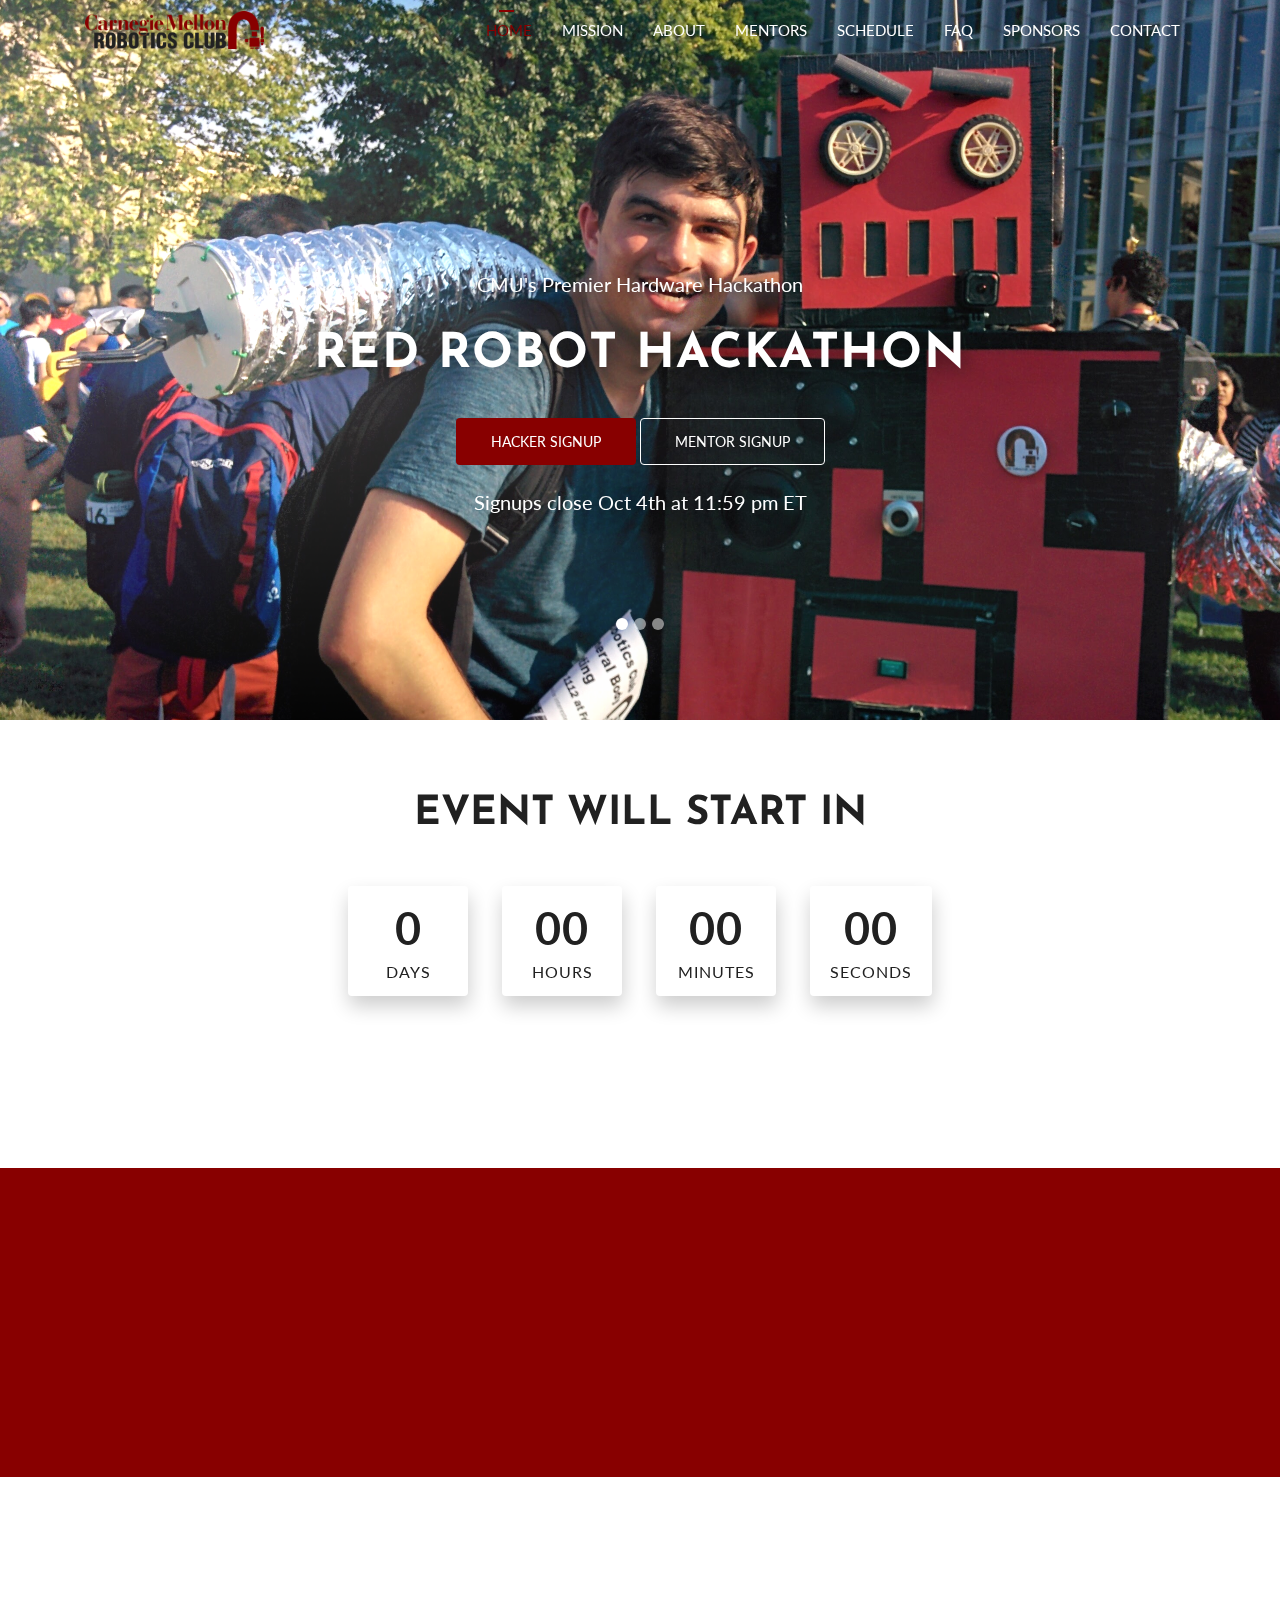
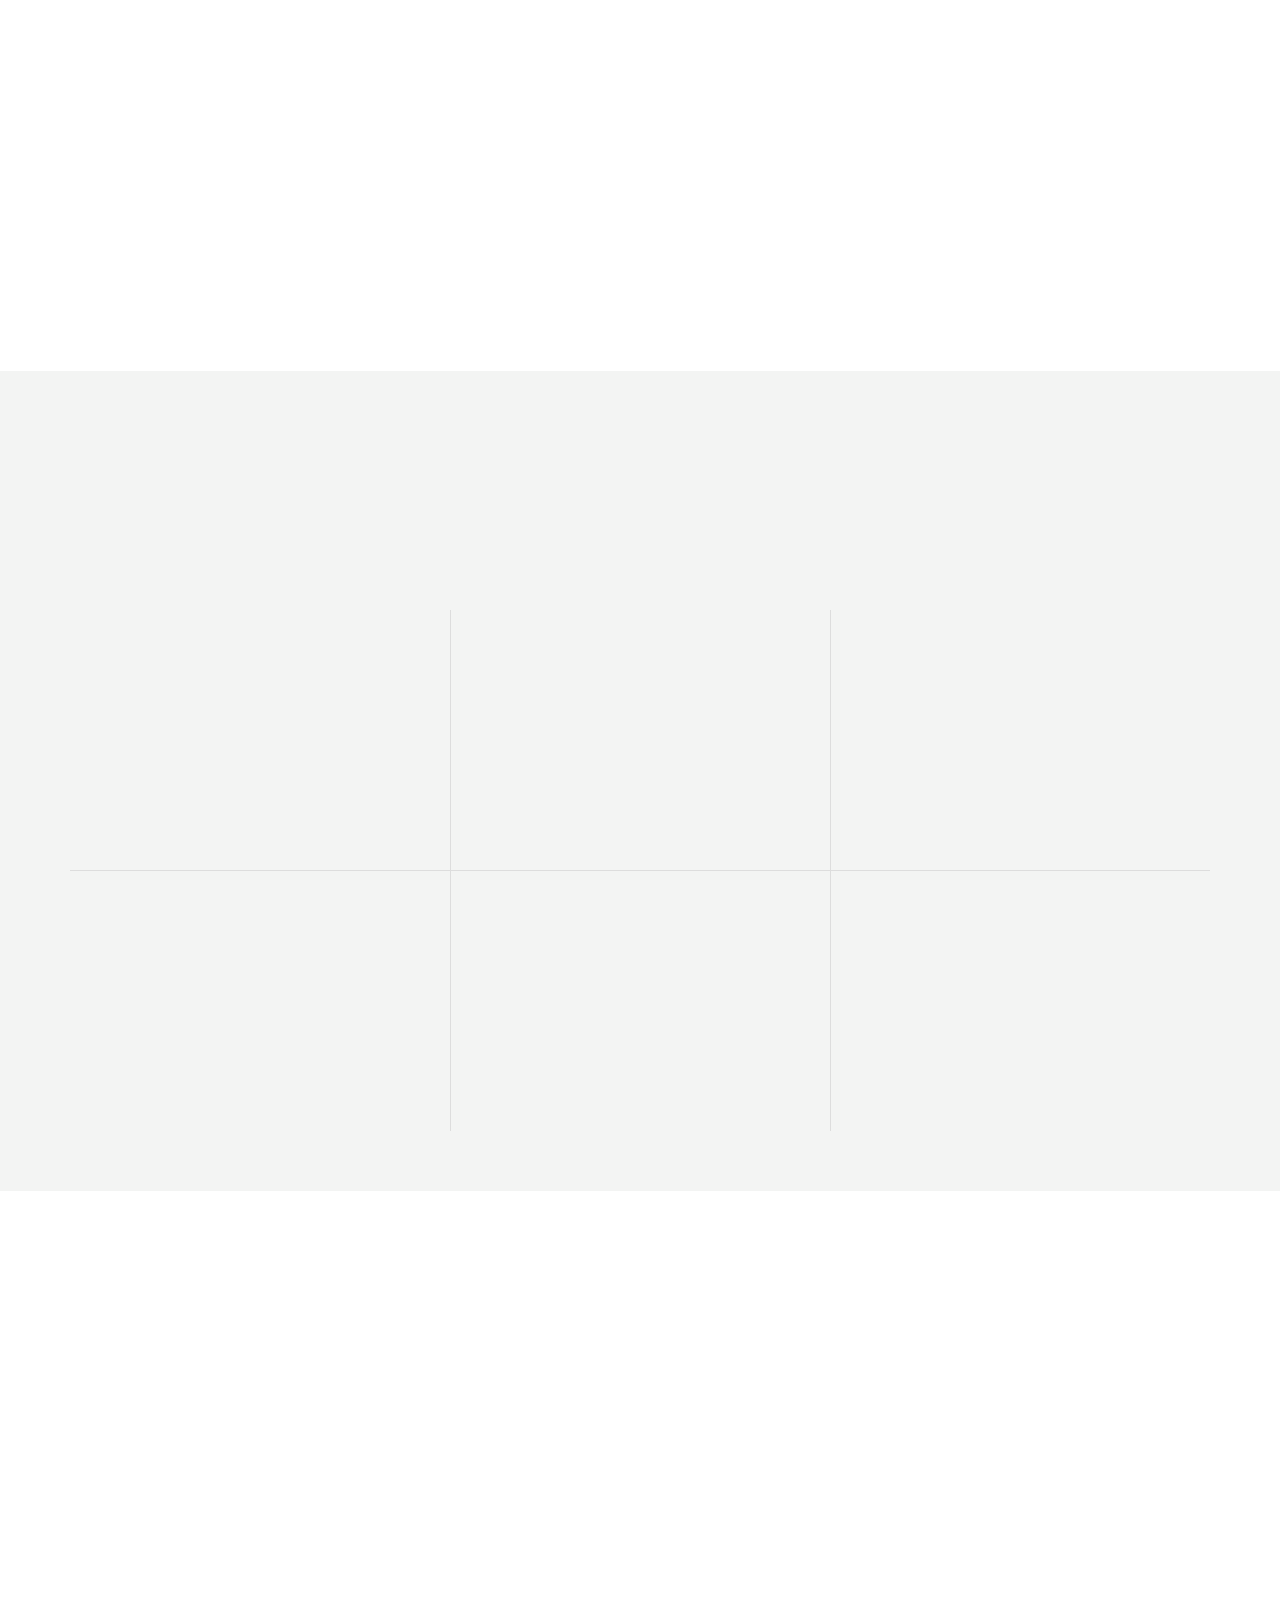
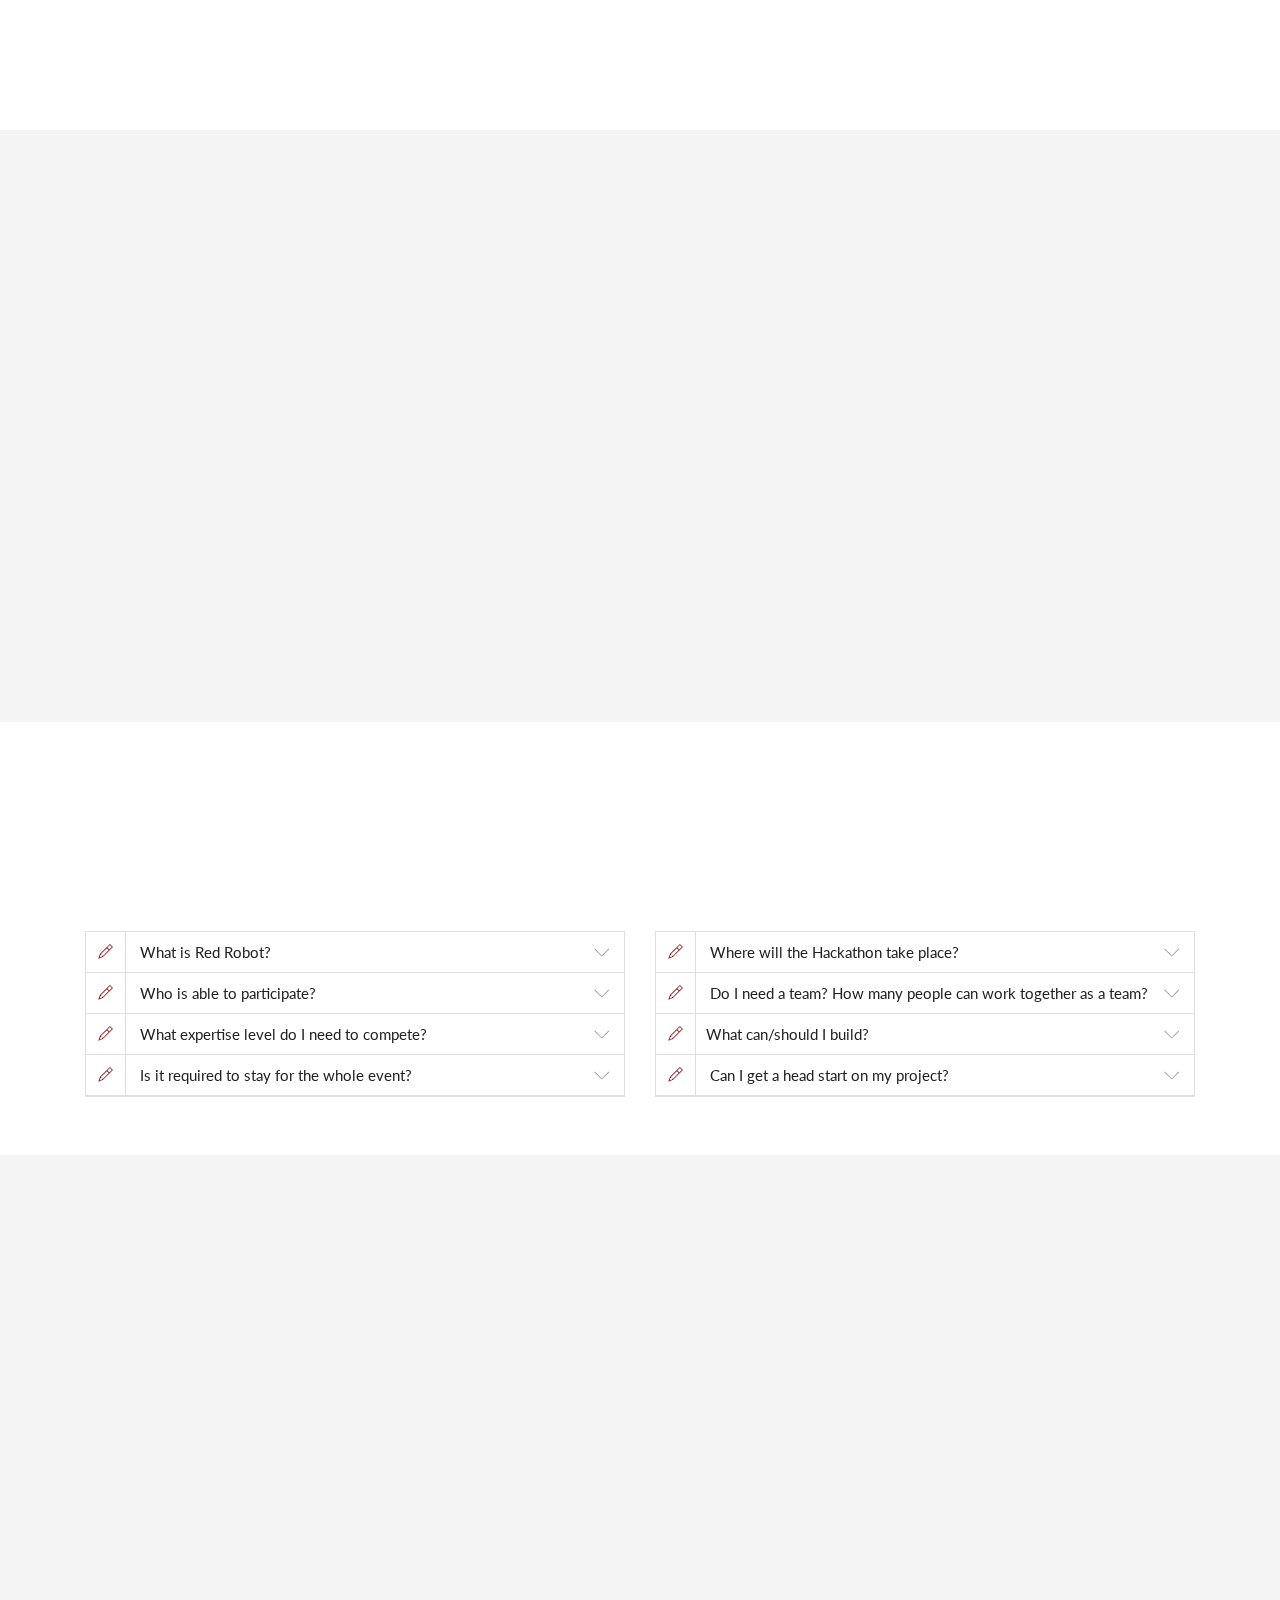
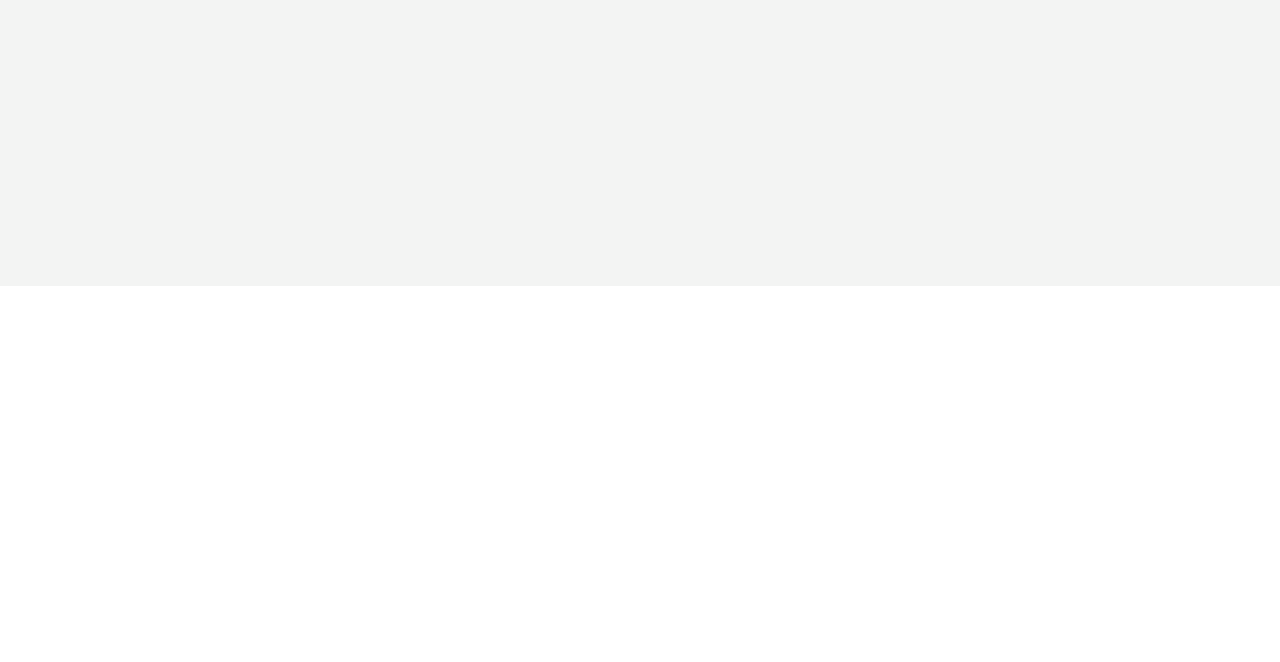
==== index.html @ 91914549 "Add Lutron as a sponsor" ====
<!DOCTYPE html>
<html lang="en">
  <head>
    <!-- Required meta tags -->
    <meta charset="utf-8">
    <meta name="viewport" content="width=device-width, initial-scale=1, shrink-to-fit=no">

    <title>Red Robot Hackathon 2018</title>
    <link rel="shortcut icon" href="assets/img/logo/logo.ico" type="image/x-icon">

    <!-- Bootstrap CSS -->
    <link rel="stylesheet" type="text/css" href="assets/css/bootstrap.min.css" >
    <!-- Icon -->
    <link rel="stylesheet" type="text/css" href="assets/fonts/line-icons.css">
    <!-- Slicknav -->
    <link rel="stylesheet" type="text/css" href="assets/css/slicknav.css">
    <!-- Nivo Lightbox -->
    <link rel="stylesheet" type="text/css" href="assets/css/nivo-lightbox.css" >
    <!-- Animate -->
    <link rel="stylesheet" type="text/css" href="assets/css/animate.css">
    <!-- Main Style -->
    <link rel="stylesheet" type="text/css" href="assets/css/main.css">
    <!-- Responsive Style -->
    <link rel="stylesheet" type="text/css" href="assets/css/responsive.css">

  </head>
  <body>
  <!-- If you do not know what to put inside that particular event, fill it with just TBD /--> 

    <!-- Header Area wrapper Starts -->
    <header id="header-wrap">
      <!-- Navbar Start -->
      <nav class="navbar navbar-expand-lg fixed-top scrolling-navbar">
        <div class="container">
          <!-- Brand and toggle get grouped for better mobile display -->
          <div class="navbar-header">
            <button class="navbar-toggler" type="button" data-toggle="collapse" data-target="#main-navbar" aria-controls="main-navbar" aria-expanded="false" aria-label="Toggle navigation">
              <span class="navbar-toggler-icon"></span>
              <span class="icon-menu"></span>
              <span class="icon-menu"></span>
              <span class="icon-menu"></span>
            </button>
            <a href="index.html" class="navbar-brand"><img
                                 src="assets/img/logo/logo2.png" alt=""></a>
          </div>
          <div class="collapse navbar-collapse" id="main-navbar">
            <ul class="navbar-nav mr-auto w-100 justify-content-end">
              <li class="nav-item active">
                <a class="nav-link" href="#header-wrap">
                  Home
                </a>
              </li>
              <li class="nav-item">
                <a class="nav-link" href="#mission">
                  Mission
                </a>
              </li>
              <li class="nav-item">
                <a class="nav-link" href="#services">
                  About
                </a>
              </li>
              <li class="nav-item">
                <a class="nav-link" href="#event-slides">
                 Mentors
                </a>
              </li>
              <li class="nav-item">
                <a class="nav-link" href="#schedules">
                 Schedule
                </a>
              </li>
              <li class="nav-item">
                <a class="nav-link" href="#faq">
                  FAQ
                </a>
              </li>
              <li class="nav-item">
                <a class="nav-link" href="#sponsors">
                  Sponsors
                </a>
              </li>
              <li class="nav-item">
                <a class="nav-link" href="#subscribe">
                  Contact
                </a>
              </li>
            </ul>
          </div>
        </div>

        <!-- Mobile Menu Start -->
        <ul class="mobile-menu">
          <li>
            <a class="page-scroll" href="#header-wrap">Home</a>
          </li>
          <li>
            <a class="page-scroll" href="#mission">Our Mission</a>
          </li>
          <li>
            <a class="page-scroll" href="#services">About</a>
          </li>
          <li>
            <a class="page-scroll" href="#event-slides">Mentors</a>
          </li>
          <li>
            <a class="page-scroll" href="#chedules">Schedule</a>
          </li>
          <li>
            <a class="page-scroll" href="#faq">FAQ</a>
          </li>
          <li>
            <a class="page-scroll" href="#sponsors">Sponsors</a>
          </li>
          <li>
            <a class="page-scroll" href="#subscribe">Contact</a>
          </li>
        </ul>
        <!-- Mobile Menu End -->

      </nav>
      <!-- Navbar End -->

      <!-- Main Carousel Section Start -->
      <div id="main-slide" class="carousel slide" data-ride="carousel">
        <ol class="carousel-indicators">
          <li data-target="#main-slide" data-slide-to="0" class="active"></li>
          <li data-target="#main-slide" data-slide-to="1"></li>
          <li data-target="#main-slide" data-slide-to="2"></li>
        </ol>
        <div class="carousel-inner">
          <div class="carousel-item active">
            <img class="d-block w-100" src="assets/img/slider/slide1.png" alt="First slide">
            <div class="carousel-caption d-md-block">
              <p class="fadeInUp wow shadowText" data-wow-delay=".6s">CMU's Premier Hardware Hackathon</p>
              <h1 class="wow fadeInDown heading shadowText" data-wow-delay=".4s">Red Robot Hackathon</h1>
              <a href="https://goo.gl/forms/aS0mQHpA0RsmikRA2" class="fadeInLeft wow btn btn-common btn-lg" data-wow-delay=".6s">Hacker Signup</a>
              <a href="https://goo.gl/forms/MZiX1YeYplc6nz7m2" class="fadeInRight wow btn btn-border btn-lg" data-wow-delay=".6s">Mentor Signup</a>
              <p class="fadeInDown wow shadowText" data-wow-delay=".8s">Signups close Oct 4th at 11:59 pm ET</p>
            </div>
          </div>
          <div class="carousel-item">
            <img class="d-block w-100" src="assets/img/slider/slide2.png" alt="Second slide">
            <div class="carousel-caption d-md-block">
              <p class="fadeInUp wow shadowText" data-wow-delay=".6s">CMU's Premier Hardware Hackathon</p>
              <h1 class="wow fadeInDown heading shadowText" data-wow-delay=".4s">Red Robot Hackathon</h1>
              <a href="https://goo.gl/forms/aS0mQHpA0RsmikRA2" class="fadeInLeft wow btn btn-common btn-lg" data-wow-delay=".6s">Hacker Signup</a>
              <a href="https://goo.gl/forms/MZiX1YeYplc6nz7m2" class="fadeInRight wow btn btn-border btn-lg" data-wow-delay=".6s">Mentor Signup</a>
              <p class="fadeInDown wow shadowText" data-wow-delay=".8s">Signups close Oct 4th at 11:59 pm ET</p>
            </div>
          </div>
          <div class="carousel-item">
            <img class="d-block w-100" src="assets/img/slider/slide3.png" alt="Third slide">
            <div class="carousel-caption d-md-block">
              <p class="fadeInUp wow shadowText" data-wow-delay=".6s">CMU's Premier Hardware Hackathon</p>
              <h1 class="wow fadeInDown heading shadowText" data-wow-delay=".4s">Red Robot Hackathon</h1>
              <a href="https://goo.gl/forms/aS0mQHpA0RsmikRA2" class="fadeInLeft wow btn btn-common btn-lg" data-wow-delay=".6s">Hacker Signup</a>
              <a href="https://goo.gl/forms/MZiX1YeYplc6nz7m2" class="fadeInRight wow btn btn-border btn-lg" data-wow-delay=".6s">Mentor Signup</a>
              <p class="fadeInDown wow shadowText" data-wow-delay=".8s">Signups close Oct 4th at 11:59 pm ET</p>
            </div>
          </div>
        </div>
        <a class="carousel-control-prev" href="#main-slide" role="button" data-slide="prev">
          <span class="carousel-control" aria-hidden="true"><i class="lni-chevron-left"></i></span>
          <span class="sr-only">Previous</span>
        </a>
        <a class="carousel-control-next" href="#main-slide" role="button" data-slide="next">
          <span class="carousel-control" aria-hidden="true"><i class="lni-chevron-right"></i></span>
          <span class="sr-only">Next</span>
        </a>
      </div>
      <!-- Main Carousel Section End -->

    </header>
    <!-- Header Area wrapper End -->

    <!-- Coundown Section Start -->
    <section class="countdown-timer section-padding">
      <div class="container">
        <div class="row text-center">
          <div class="col-md-12 col-sm-12 col-xs-12">
            <div class="heading-count">
              <h2 class="wow fadeInDown" data-wow-delay="0.2s">Event Will Start In</h2>
            </div>
          </div>
          <div class="col-md-12 col-sm-12 col-xs-12">
            <div class="row time-countdown justify-content-center wow fadeInUp" data-wow-delay="0.2s">
              <div id="clock" class="time-count"></div>
            </div>
            <a href="https://calendar.google.com/calendar/embed?src=85bf0h78fidsgkkgmkktrqasm8%40group.calendar.google.com&ctz=America%2FNew_York" class="btn btn-common wow fadeInUp" data-wow-delay="0.3s">Add to My Calender</a>
          </div>
        </div>
      </div>
    </section>
    <!-- Coundown Section End -->

    <!-- Bar Area Start-->
    <section class="counter-section section-padding">
      <div class="container">
        <div class="row">
          <!-- Counter Item -->
          <div class="col-md-6 col-lg-3 col-xs-12 work-counter-widget text-center">
            <div class="counter wow fadeInRight" data-wow-delay="0.3s">
              <div class="icon"><i class="lni-map"></i></div>
              <p>CMU Robotics Club</p>
              <span>University Center, LL89</span>
            </div>
          </div>
          <!-- Counter Item -->
          <div class="col-md-6 col-lg-3 col-xs-12 work-counter-widget text-center">
            <div class="counter wow fadeInRight" data-wow-delay="0.6s">
              <div class="icon"><i class="lni-timer"></i></div>
              <p>October 18 - 20, 2018</p>
              <span>Thursday 6:00 PM – Saturday 12:00 PM</span>
            </div>
          </div>
          <!-- Counter Item -->
          <div class="col-md-6 col-lg-3 col-xs-12 work-counter-widget text-center">
            <div class="counter wow fadeInRight" data-wow-delay="0.9s">
              <div class="icon"><i class="lni-users"></i></div>
              <p>Individual and Team Hackers</p>       
              <span>Teams composed of 2 - 5 members</span>
            </div>
          </div>
          <!-- Counter Item -->
          <div class="col-md-6 col-lg-3 col-xs-12 work-counter-widget text-center">
            <div class="counter wow fadeInRight" data-wow-delay="1.2s">
              <div class="icon"><i class="lni-coffee-cup"></i></div>
              <p>Free Food & Drinks</p>
              <span>Breakfast Lunch & Dinner Provided</span>
            </div>
          </div>
        </div>
      </div>
    </section>
    <!-- Bar Area End-->

    <!-- Mission Section Start -->
    <section id="mission" class="section-padding">
      <div class="container">
        <div class="row">
          <div class="col-12">
            <div class="section-title-header text-center">
              <h1 class="section-title wow fadeInUp" data-wow-delay="0.2s">Our Mission</h1>
              <p class="wow fadeInDown" data-wow-delay="0.2s">Red Robot Hackathon aims to be an unforgettable experience for novice and veteran hackers alike!</p>
            </div>
          </div>
          <div class="col-12 wow fadeInLeft" data-wow-delay="0.3s">
            <p class="intro-desc">
                We are a group of passionate hackers and makers
                from the <b>CMU Robotics Club</b> who want spread our love of
                creating through a hardware-based hackathon. Traditionally, 
                hardware hacking's barrier of entry has been pretty high. Even after that flash of inspiration, 
                you still need a pretty expansive collection of parts, tools,
                and expertise to create your idea. Having gone through this process before, we know
                just how limiting these obstacles can be. That's why we're here to present
                the <b>Red Robot Hackathon</b>: a hardware hackathon designed to help anyone with 
                any level of experience to bring their idea to life! 
                <br/><br/>
                Red Robot aims to break down the border between novices and hacking by providing a complete network of support for beginner and expert makers alike. Each team will get a <b>starter kit</b> of parts, which can be used for your own 
                hacking or to participate in our <i>secret competition</i>.
                Qualified <b>mentors</b> are available to help all hackers -- from those learning how to blink an LED
                to those pushing the boundaries of what's possible. In addition, plenty of food,
                drinks, and <b>prizes</b> will be provided to fuel you and your project.

                We can't wait to see what you make!
            </p>
          </div>
        </div>
      </div>
    </section>
    <!-- Mission Section End -->


    <!-- Why Us Section Start -->
    <section id="services" class="services section-padding">
      <div class="container">
        <div class="row">
          <div class="col-12">
            <div class="section-title-header text-center">
              <h1 class="section-title wow fadeInUp" data-wow-delay="0.2s">Why Red Robot?</h1>
              <p class="wow fadeInDown" data-wow-delay="0.2s">Why should you spend your weekend at Red Robot Hackathon?</p>
            </div>
          </div>
        </div>
        <div class="row services-wrapper">
          <!-- Services item -->
          <div class="col-md-6 col-lg-4 col-xs-12 padding-none">
            <div class="services-item wow fadeInDown" data-wow-delay="0.2s">
              <div class="icon">
                <i class="lni-heart"></i>
              </div>
              <div class="services-content">
                <h3><a href="#" onclick="return false;">Beginner Friendly</a></h3>
                <p>We'll have instructions on how to build a robot from the starter kit, which you can expand on and use to participate in our secret competition!</p>
              </div>
            </div>
          </div>
          <!-- Services item -->
          <div class="col-md-6 col-lg-4 col-xs-12 padding-none">
            <div class="services-item wow fadeInDown" data-wow-delay="0.4s">
              <div class="icon">
                <i class="lni-user"></i>
              </div>
              <div class="services-content">
                <h3><a href="#" onclick="return false;">Mentorship</a></h3>
                <p>Mentors will be available all weekend to help with anything and everything related to hardware hacking!</p>
              </div>
            </div>
          </div>
          <!-- Services item -->
          <div class="col-md-6 col-lg-4 col-xs-12 padding-none">
            <div class="services-item wow fadeInDown" data-wow-delay="0.6s">
              <div class="icon">
                <i class="lni-comments-alt"></i>
              </div>
              <div class="services-content">
                <h3><a href="#" onclick="return false;">Networking</a></h3>
                <p>Meet new people who share your interests, hang out with your team, and make friends with all of our generous sponsors!</p>
              </div>
            </div>
          </div>
          <!-- Services item -->
          <div class="col-md-6 col-lg-4 col-xs-12 padding-none">
            <div class="services-item wow fadeInDown" data-wow-delay="0.8s">
              <div class="icon">
                <i class="lni-cup"></i>
              </div>
              <div class="services-content">
                <h3><a href="#" onclick="return false;">Prizes</a></h3>
                <p>No hackathon would be complete without prizes. We'll have awards for both freeform hacking and our secret competition!</p>
              </div>
            </div>
          </div>
           <!-- Services item -->
          <div class="col-md-6 col-lg-4 col-xs-12 padding-none">
            <div class="services-item wow fadeInDown" data-wow-delay="1s">
              <div class="icon">
                <i class="lni-bulb"></i>
              </div>
              <div class="services-content">
                <h3><a href="#" onclick="return false;">Inspiration</a></h3>
                <p>Bring the project you've always dreamed of to life, and be inspired by those around you doing the same thing!</p>
              </div>
            </div>
          </div>
           <!-- Services item -->
          <div class="col-md-6 col-lg-4 col-xs-12 padding-none">
            <div class="services-item wow fadeInDown" data-wow-delay="1.2s">
              <div class="icon">
                <i class="lni-bubble"></i>
              </div>
              <div class="services-content">
                <h3><a href="#" onclick="return false;">Swag</a></h3>
                <p>You'll get to keep the projects you make (including the starter kits), and get a Red Robot Hackathon t-shirt too!</p>
              </div>
            </div>
          </div>
        </div>
      </div>
    </section>
    <!-- Why Us Section End -->

    <!-- Mentorship Section Start -->
    <section id="event-slides" class="section-padding">
      <div class="container">
        <div class="row">
          <div class="col-12">
            <div class="section-title-header text-center">
              <h1 class="section-title wow fadeInUp" data-wow-delay="0.2s">Mentorship</h1>
              <!-- <p class="wow fadeInDown" data-wow-delay="0.2s">TBD</p> -->
            </div>
          </div>
          <div class="col-md-6 col-lg-6 col-xs-12 wow fadeInRight" data-wow-delay="0.3s">
            <div class="video">
              <img class="img-fluid" src="assets/img/about/mentorship.png" alt="">
            </div>
          </div>
          <div class="col-md-6 col-lg-6 col-xs-12 wow fadeInLeft" data-wow-delay="0.3s">
            <p class="intro-desc">Mentors are the lifeblood of any hackathon.
            All of our hackers will be pushing their limits and trying new
            things as they build their projects. They'll no doubt come across
            obstacles and stumbling blocks, and they'll be relying on you to
            help get them reach the finish line. Red Robot Hackathon is open to
            hackers of all skill levels and disciplines, and we need our mentors
            to meet the same criteria. Put another way, if you're thinking about
            mentoring at all, <a href="https://goo.gl/forms/MZiX1YeYplc6nz7m2">sign up</a>! There will definitely be something for
            you to do.</p>

            <h2 class="intro-title">Why You Should Mentor</h2>
            <ul class="list-specification">
              <li><i class="lni-heart-filled"></i> Make lasting connections with
                  other mentors and our hackers!</li>
              <li><i class="lni-heart-filled"></i> Share your experience and
                  talk about your work with students!</li>
              <li><i class="lni-heart-filled"></i> Receive our (and the
                  hackers') undying love and appreciation!</li>
            </ul>
          </div>
        </div>
      </div>
    </section>
    <!-- Mentorship Section End -->
    

    <!-- Schedule Section Start -->
    <section id="schedules" class="schedule section-padding">
      <div class="container">
        <div class="row">
          <div class="col-12">
            <div class="section-title-header text-center">
              <h1 class="section-title wow fadeInUp" data-wow-delay="0.2s">Event Schedules</h1>
              <p class="wow fadeInDown" data-wow-delay="0.2s">The planned
              schedule is below. While we'll do our best to keep this calendar
              updated, you should treat the <a href="https://calendar.google.com/calendar/embed?src=85bf0h78fidsgkkgmkktrqasm8%40group.calendar.google.com&ctz=America%2FNew_York">
                  Roboclub Calendar</a> as the final source
              of truth. </p>
            </div>
          </div>
        </div>
        <div class="schedule-area row wow fadeInDown" data-wow-delay="0.3s">
          <div class="schedule-tab-title col-md-3 col-lg-3 col-xs-12">
            <div class="table-responsive">
              <ul class="nav nav-tabs" id="myTab" role="tablist">
                <li class="nav-item">
                  <a class="nav-link active" id="thursday-tab" data-toggle="tab" href="#thursday" role="tab" aria-controls="thursday" aria-expanded="true">
                    <div class="item-text">
                      <h4>Thursday</h4>
                      <h5>18 October</h5>
                    </div>
                  </a>
                </li>
                <li class="nav-item">
                  <a class="nav-link" id="friday-tab" data-toggle="tab" href="#friday" role="tab" aria-controls="friday">
                    <div class="item-text">
                      <h4>Friday</h4>
                      <h5>19 October</h5>
                    </div>
                  </a>
                </li>
                <li class="nav-item">
                  <a class="nav-link" id="saturday-tab" data-toggle="tab" href="#saturday" role="tab" aria-controls="saturday">
                    <div class="item-text">
                      <h4>Saturday</h4>
                      <h5>20 October</h5>
                    </div>
                  </a>
                </li>
              </ul>
            </div>
          </div>
          <div class="schedule-tab-content col-md-9 col-lg-9 col-xs-12 clearfix">
            <div class="tab-content" id="myTabContent">
              <div class="tab-pane fade show active" id="thursday" role="tabpanel" aria-labelledby="thursday-tab">
                <div id="accordion">
                  <div class="card">
                    <div id="headingOne">
                      <div class="collapsed card-header" data-toggle="collapse" data-target="#collapseOne" aria-expanded="false" aria-controls="collapseOne">
                        <div class="images-box">
                          <img class="img-fluid" src="assets/img/speaker/marga.jpg" alt="">
                        </div>                     
                        <span class="time">6:00 PM - 8:30 PM</span>
                        <h4>Kickoff Mixer</h4>
                        <h5 class="name">Andy's Alcove (CUC)</h5>
                      </div>
                    </div>
                    <div id="collapseOne" class="collapse" aria-labelledby="headingOne" data-parent="#accordion">
                      <div class="card-body">
                        <p>Meet fellow hackers, brainstorm ideas, see the tech, and enjoy dinner!</p>
                      </div>
                    </div>
                  </div>
                  <div class="card">
                    <div id="headingTwo">
                      <div class="collapsed card-header" data-toggle="collapse" data-target="#collapseTwo" aria-expanded="false" aria-controls="collapseTwo">
                        <div class="images-box">
                          <img class="img-fluid" src="assets/img/speaker/mick.jpg" alt="">
                        </div>                     
                        <span class="time">8:30 PM - 9:00 PM</span>
                        <h4>Kickoff</h4>
                        <h5 class="name">Andy's Alcove (CUC)</h5>
                      </div>
                    </div>
                    <div id="collapseTwo" class="collapse" aria-labelledby="headingTwo" data-parent="#accordion">
                      <div class="card-body">
                        <p>Official Introduction by CMU Robotics Club</p>
                      </div>
                    </div>
                  </div>
                  <div class="card">
                    <div id="headingThree">
                      <div class="collapsed card-header" data-toggle="collapse" data-target="#collapseThree" aria-expanded="false" aria-controls="collapseThree">
                        <div class="images-box">
                          <img class="img-fluid" src="assets/img/speaker/rc.png" alt="">
                        </div>                     
                        <span class="time">9:00 PM</span>
                        <h4>Hacking Commences</h4>
                        <h5 class="name">Robotics Club & Andy's Alcove (CUC)</h5>
                      </div>
                    </div>
                    <div id="collapseThree" class="collapse" aria-labelledby="headingThree" data-parent="#accordion">
                      <div class="card-body">
                        <p>Recieve starter kits and begin hacking!</p>
                      </div>
                    </div>
                  </div>
                </div>
              </div>
              <div class="tab-pane fade" id="friday" role="tabpanel" aria-labelledby="friday-tab">
                <div id="accordion2">
                  <div class="card">
                    <div id="headingOne2">
                      <div class="collapsed card-header" data-toggle="collapse" data-target="#collapseOne2" aria-expanded="false" aria-controls="collapseOne2">
                        <div class="images-box">
                          <img class="img-fluid" src="assets/img/speaker/bagel_rz.png" alt="">
                        </div>                     
                        <span class="time">8:00 AM</span>
                        <h4>Breakfast</h4>
                        <h5 class="name">Robotics Club & Andy's Alcove (CUC)</h5>
                      </div>
                    </div>
                    <div id="collapseOne2" class="collapse" aria-labelledby="headingOne2" data-parent="#accordion2">
                      <div class="card-body">
                        <p>Enjoy a healthy breakfast after a long night of hacking!</p>
                      </div>
                    </div>
                  </div>

                  <div class="card">
                    <div id="headingThree2">
                      <div class="collapsed card-header" data-toggle="collapse" data-target="#collapseThree2" aria-expanded="false" aria-controls="collapseThree2">
                        <div class="images-box">
                          <img class="img-fluid" src="assets/img/speaker/gyro_rz.png" alt="">
                        </div>                     
                        <span class="time">1:00 PM</span>
                        <h4>Lunch</h4>
                        <h5 class="name">Robotics Club and Andy's Alcove (CUC)</h5>
                      </div>
                    </div>
                    <div id="collapseThree2" class="collapse" aria-labelledby="headingThree2" data-parent="#accordion2">
                      <div class="card-body">
                        <p>Food is to be decided. Have suggestions? Email us!</p>
                      </div>
                    </div>
                  </div>

                  <div class="card">
                    <div id="headingFour2">
                      <div class="collapsed card-header" data-toggle="collapse" data-target="#collapseFour2" aria-expanded="false" aria-controls="collapseFour2">
                        <div class="images-box">
                          <img class="img-fluid" src="assets/img/speaker/pasta.jpg" alt="">
                        </div>                     
                        <span class="time">7:00 PM</span>
                        <h4>Dinner</h4>
                        <h5 class="name">Robotics Club and Andy's Alcove (CUC)</h5>
                      </div>
                    </div>
                    <div id="collapseFour2" class="collapse" aria-labelledby="headingFour2" data-parent="#accordion2">
                      <div class="card-body">
                        <p>Food is to be decided. Have suggestions? Email us!</p>
                      </div>
                    </div>
                  </div>

                </div>
              </div>

              <div class="tab-pane fade" id="saturday" role="tabpanel" aria-labelledby="saturday-tab">
                <div id="accordion3">
                  <div class="card">
                    <div id="headingOne3">
                      <div class="collapsed card-header" data-toggle="collapse" data-target="#collapseOne3" aria-expanded="false" aria-controls="collapseOne3">
                        <div class="images-box">
                          <img class="img-fluid" src="assets/img/speaker/bagel_rz.png" alt="">
                        </div>                     
                        <span class="time">8:00 AM</span>
                        <h4>Breakfast</h4>
                        <h5 class="name">Robotics Club and Andy's Alcove (CUC)</h5>
                      </div>
                    </div>
                    <div id="collapseOne3" class="collapse" aria-labelledby="headingOne3" data-parent="#accordion3">
                      <div class="card-body">
                        <p>Food is to be decided. Have suggestions? Email us!</p>
                      </div>
                    </div>
                  </div>
                  <div class="card">
                    <div id="headingTwo3">
                      <div class="collapsed card-header" data-toggle="collapse" data-target="#collapseTwo3" aria-expanded="false" aria-controls="collapseTwo3">
                        <div class="images-box">
                          <img class="img-fluid" src="assets/img/speaker/mick.jpg" alt="">
                        </div>                     
                        <span class="time">10:00 AM</span>
                        <h4>Presentations</h4>
                        <h5 class="name">Robotics Club and Andy's Alcove (CUC)</h5>
                      </div>
                    </div>
                    <div id="collapseTwo3" class="collapse" aria-labelledby="headingTwo3" data-parent="#accordion3">
                      <div class="card-body">
                        <p>Teams present their projects to fellow hackers and a
                        panel of qualified judges!</p>
                      </div>
                    </div>
                  </div>
                  <div class="card">
                    <div id="headingThree3">
                      <div class="collapsed card-header" data-toggle="collapse" data-target="#collapseThree3" aria-expanded="false" aria-controls="collapseThree3">
                        <div class="images-box">
                          <img class="img-fluid" src="assets/img/speaker/cup.png" alt="">
                        </div>                     
                        <span class="time">11:00 AM</span>
                        <h4>Judging</h4>
                        <h5 class="name">Robotics Club and Andy's Alcove (CUC)</h5>
                      </div>
                    </div>
                    <div id="collapseThree3" class="collapse" aria-labelledby="headingThree3" data-parent="#accordion3">
                      <div class="card-body">
                        <p>Judges present the winning projects and award prizes!</p>
                      </div>
                    </div>
                  </div>
                </div>
              </div>
            </div>
          </div>
        </div>
      </div>
    </section>
    <!-- Schedule Section End -->

    <!-- Ask Question Section Start -->
    <section id="faq" class="section-padding">
      <div class="container">
        <div class="row">
          <div class="col-12">
            <div class="section-title-header text-center">
              <h1 class="section-title wow fadeInUp" data-wow-delay="0.2s">FAQ</h1>
              <p class="wow fadeInDown" data-wow-delay="0.2s">
                Below are some of the most Frequently Asked Questions about Red
                Robot Hackathon. If your question isn't answered below, please
                don't hesitate to <a href="#subscribe">contact us</a>!
              </p>
            </div>
          </div>
        </div>
        <div class="row">
          <div class="col-lg-6 col-md-6 col-xs-12 col-sm-12">
            <div class="accordion">
              <div class="card">
                <div class="card-header" id="headingOne">
                  <div class="header-title" data-toggle="collapse" data-target="#questionOne" aria-expanded="true" aria-controls="collapseOne">
                    <i class="lni-pencil"></i> What is Red Robot?
                  </div>
                </div>
                <div id="questionOne" class="collapse" aria-labelledby="headingOne" data-parent="#question">
                  <div class="card-body">
                    A hardware hackathon for the CMU community, hosted by the
                    Robotics Club over Midsemester break.
                  </div>
                </div>
              </div>
              <div class="card">
                <div class="card-header" id="headingTwo">
                    <div class="header-title" data-toggle="collapse" data-target="#questionTwo" aria-expanded="false" aria-controls="questionTwo">
                      <i class="lni-pencil"></i>  Who is able to participate?
                    </div>
                </div>
                <div id="questionTwo" class="collapse" aria-labelledby="headingTwo" data-parent="#question">
                  <div class="card-body">
                      While participation in the hackathon is open to all, we're
                      specifically trying to introduce beginners to hardware
                      hacking. If you're particularly experienced, we ask that
                      you consider signing up as a
                      <a href="#event-slides">mentor</a>.
                  </div>
                </div>
              </div>
              <div class="card">
                <div class="card-header" id="headingThree">
                  <div class="header-title" data-toggle="collapse" data-target="#questionThree" aria-expanded="false" aria-controls="questionThree">
                    <i class="lni-pencil"></i>  What expertise level do I need to compete?  
                  </div>
                </div>
                <div id="questionThree" class="collapse" aria-labelledby="headingThree" data-parent="#question">
                  <div class="card-body">
                    None! There will be plenty of mentors around ready to help teams learn skills and use club resources to bring your idea to life!
                  </div>
                </div>
              </div>
              <div class="card">
                <div class="card-header" id="headingThree">
                  <div class="header-title" data-toggle="collapse" data-target="#questionFour" aria-expanded="false" aria-controls="questionFour">
                   <i class="lni-pencil"></i> Is it required to stay for the whole event?
                  </div>
                </div>
                <div id="questionFour" class="collapse" aria-labelledby="headingThree" data-parent="#question">
                  <div class="card-body">
                    Definitely not! There will always be an officer around to keep the club, and shop, open if needed, however it is not mandatory to stay for the entire 36 hour hacking session. We only ask that you attend the judging ceremony at the end.
                  </div>
                </div>
              </div>
            </div>
          </div>
          <div class="col-lg-6 col-md-6 col-xs-12 col-sm-12">
            <div class="accordion">
              <div class="card">
                <div class="card-header" id="headingOne2">
                  <div class="header-title" data-toggle="collapse" data-target="#questionOne2" aria-expanded="true" aria-controls="collapseOne">
                    <i class="lni-pencil"></i> Where will the Hackathon take place?
                  </div>
                </div>
                <div id="questionOne2" class="collapse" aria-labelledby="headingOne" data-parent="#question">
                  <div class="card-body">
                    Hackers can use resources and tools in the Robotics Club,
                    but the majority of work should take place in Andy's Alcove,
                    both of which are located in the University Center basement,
                    near the PNC office.
                  </div>
                </div>
              </div>
              <div class="card">
                <div class="card-header" id="headingTwo2">
                    <div class="header-title" data-toggle="collapse" data-target="#questionTwo2" aria-expanded="false" aria-controls="questionTwo">
                      <i class="lni-pencil"></i>  Do I need a team? How many people can work together as a team?
                    </div>
                </div>
                <div id="questionTwo2" class="collapse" aria-labelledby="headingTwo" data-parent="#question">
                  <div class="card-body">
                    It is recommended that people work in teams of 2-5 people.
                    If you need help creating a team, register and we will help
                    you find team members! Also, be sure to attend the mixer to
                    meet potential team members!
                  </div>
                </div>
              </div>
              <div class="card">
                <div class="card-header" id="headingThree">
                  <div class="header-title" data-toggle="collapse" data-target="#questionFive" aria-expanded="false" aria-controls="questionFive">
                    <i class="lni-pencil"></i>What can/should I build?
                  </div>
                </div>
                <div id="questionFive" class="collapse" aria-labelledby="headingThree" data-parent="#question">
                  <div class="card-body">
                    Whatever your heart desires! We'll be running a competition
                    (details kept secret for now) which you can participate in.
                    Alternatively, you can build your own freeform project.
                  </div>
                </div>
              </div>
              <div class="card">
                <div class="card-header" id="headingThree">
                  <div class="header-title" data-toggle="collapse" data-target="#questionSix" aria-expanded="false" aria-controls="questionSix">
                    <i class="lni-pencil"></i>  Can I get a head start on my project?
                  </div>
                </div>
                <div id="questionSix" class="collapse" aria-labelledby="headingThree" data-parent="#question">
                  <div class="card-body">
                    We respectfully ask that you wait until hacking officially
                    begins at 9PM on Thursday to begin hacking, so that every
                    team has an equal and fair chance. Until then, you're
                    encouraged to brainstorm ideas!
                  </div>
                </div>
              </div>
            </div>
          </div>
        </div>
      </div>
    </section>
    <!-- Ask Question Section End -->

    <!-- Sponsors Section Start -->
    <section id="sponsors" class="section-padding">
      <div class="container">
        <div class="row">
          <div class="col-12">
            <div class="section-title-header text-center">
              <h1 class="section-title wow fadeInUp" data-wow-delay="0.2s">Sponsors</h1>
              <!-- <p class="wow fadeInDown" data-wow-delay="0.2s"></p> -->
            </div>
          </div>
        </div>
        <div class="row mb-30 text-center wow fadeInDown" data-wow-delay="0.3s">
          <div class="col-md-3 col-sm-3 col-xs-12">
            <div class="spnsors-logo">
              <a href="https://www.gm.com/"><img class="img-fluid"
                                                 src="assets/img/sponsors/gm_templated.png" alt=""></a>
            </div>
          </div>

          <div class="col-md-3 col-sm-3 col-xs-12">
            <div class="spnsors-logo">
              <a href="https://www.resquared.com/"><img class="img-fluid"
                               src="assets/img/sponsors/re2_templated.png" alt=""></a>
            </div>
          </div>
          <div class="col-md-3 col-sm-3 col-xs-12">
            <div class="spnsors-logo">
              <a href="https://www.rockwellautomation.com/en_NA/overview.page"><img class="img-fluid"
                               src="assets/img/sponsors/rockwell_templated.png" alt=""></a>
            </div>
          </div>
          <div class="col-md-3 col-sm-3 col-xs-12">
            <div class="spnsors-logo">
              <a href="https://www.rec.ri.cmu.edu/"><img class="img-fluid"
                               src="assets/img/sponsors/nrec_templated.png" alt=""></a>
            </div>
          </div>
        </div>


        <div class="row mb-30 text-center wow fadeInDown" data-wow-delay="0.3s">
          <div class="col-md-3 col-sm-3 col-xs-12">
            <div class="spnsors-logo">
              <a href="https://www.keytechinc.com/careers/"><img class="img-fluid"
                                                 src="assets/img/sponsors/keytech_templated.png" alt=""></a>
            </div>
          </div>

          <div class="col-md-3 col-sm-3 col-xs-12">
            <div class="spnsors-logo">
              <a href="https://www.google.com/students"><img class="img-fluid"
                                                 src="assets/img/sponsors/google_templated.png" alt=""></a>
            </div>
          </div>
          <div class="col-md-3 col-sm-3 col-xs-12">
            <div class="spnsors-logo">
              <a href="http://careers.lutron.com/"><img class="img-fluid"
                                                 src="assets/img/sponsors/lutron_templated.png" alt=""></a>
            </div>
          </div>
          <div class="col-md-3 col-sm-3 col-xs-12">
            <div class="spnsors-logo">
              <a href=""><img class="img-fluid"
                                                 src="assets/img/sponsors/template.png" alt=""></a>
            </div>
          </div>
        </div>



          <div class="wow fadeInDown col-12 text-center">
            <a href="https://docs.google.com/document/d/1N1Buav1NRRUNQ0Kd4E5CqK022f5RykivjfT22kpFIQg/edit?usp=sharing" class="btn btn-common">become a sponsor</a>
          </div>
      </div>
    </section>
    <!-- Sponsors Section End -->
  
    <!-- Mailing List Area Start -->
    <div id="subscribe" class="section-padding">
      <div class="container">
        <div class="row justify-content-md-center">
          <div class="col-md-10 col-lg-7">


            <div class="section-title-header text-center">
              <h1 class="section-title wow fadeInUp"
                  data-wow-delay="0.2s">Contact Us</h1>
              <p class="wow fadeInDown" data-wow-delay="0.2s">If you have any
              questions, comments, or suggestions about Red Robot Hackathon, or
              just want to learn more, please feel free to contact us at <a
                  href="mailto:officers@roboclub.org">officers@roboclub.org</a>.
              You should also sign up for our mailing list:
              </p>
            </div>

            <div class="subscribe-inner wow fadeInDown no-padding" data-wow-delay="0.3s">
              <form class="text-center form-inline" id="subscribe-form">
                <input id="subscribe-form-email" class="mb-20 form-control" name="email" placeholder="Enter Your Email Here">
                <button type="submit" class="btn btn-common sub-btn" data-style="zoom-in" data-spinner-size="30" name="submit" id="submit">
                <span class="ladda-label"><i class="lni-check-box"></i> Submit</span>
                </button>
              </form>
            
            </div>

          </div>
        </div>
      </div>
    </div>
    <!-- Mailing List Area End -->

    <!-- Go to Top Link -->
    <a href="#" class="back-to-top">
    	<i class="lni-chevron-up"></i>
    </a>

    <div id="preloader">
      <div class="sk-circle">
        <div class="sk-circle1 sk-child"></div>
        <div class="sk-circle2 sk-child"></div>
        <div class="sk-circle3 sk-child"></div>
        <div class="sk-circle4 sk-child"></div>
        <div class="sk-circle5 sk-child"></div>
        <div class="sk-circle6 sk-child"></div>
        <div class="sk-circle7 sk-child"></div>
        <div class="sk-circle8 sk-child"></div>
        <div class="sk-circle9 sk-child"></div>
        <div class="sk-circle10 sk-child"></div>
        <div class="sk-circle11 sk-child"></div>
        <div class="sk-circle12 sk-child"></div>
      </div>
    </div>

    <!-- jQuery first, then Popper.js, then Bootstrap JS -->
    <script src="assets/js/jquery-min.js"></script>
    <script src="assets/js/popper.min.js"></script>
    <script src="assets/js/bootstrap.min.js"></script>
    <script src="assets/js/jquery.countdown.min.js"></script>
    <script src="assets/js/jquery.nav.js"></script>
    <script src="assets/js/jquery.easing.min.js"></script>
    <script src="assets/js/wow.js"></script>
    <script src="assets/js/jquery.slicknav.js"></script>
    <script src="assets/js/nivo-lightbox.js"></script>
    <script src="assets/js/main.js"></script>
    <script src="assets/js/form-validator.min.js"></script>
    <script src="assets/js/contact-form-script.min.js"></script>
    <script src="assets/js/map.js"></script>
  </body>
</html>
---- assets/fonts/line-icons.css ----
@font-face {
  font-family: 'LineIcons';
  src:  url('../fonts/LineIcons.eot?tc3uo0');
  src:  url('../fonts/LineIcons.eot?tc3uo0#iefix') format('embedded-opentype'),
    url('../fonts/LineIcons.ttf?tc3uo0') format('truetype'),
    url('../fonts/LineIcons.woff?tc3uo0') format('woff'),
    url('../fonts/LineIcons.svg?tc3uo0#LineIcons') format('svg');
  font-weight: normal;
  font-style: normal;
}

[class^="lni-"], [class*=" lni-"] {
  /* use !important to prevent issues with browser extensions that change fonts */
  font-family: 'LineIcons' !important;
  speak: none;
  font-style: normal;
  font-weight: normal;
  font-variant: normal;
  text-transform: none;
  line-height: 1;

  /* Better Font Rendering =========== */
  -webkit-font-smoothing: antialiased;
  -moz-osx-font-smoothing: grayscale;
}

.lni-image:before {
  content: "\e991";
}
.lni-linkedin-filled:before {
  content: "\e9ac";
}
.lni-add-files:before {
  content: "\e900";
}
.lni-agenda:before {
  content: "\e901";
}
.lni-alarm-clock:before {
  content: "\e902";
}
.lni-alarm:before {
  content: "\e903";
}
.lni-amazon:before {
  content: "\e904";
}
.lni-amex:before {
  content: "\e905";
}
.lni-anchor:before {
  content: "\e906";
}
.lni-android:before {
  content: "\e907";
}
.lni-angle-double-down:before {
  content: "\e908";
}
.lni-angle-double-left:before {
  content: "\e909";
}
.lni-angle-double-right:before {
  content: "\e90a";
}
.lni-angle-double-up:before {
  content: "\e90b";
}
.lni-apartment:before {
  content: "\e90c";
}
.lni-apple:before {
  content: "\e90d";
}
.lni-archive:before {
  content: "\e90e";
}
.lni-arrow-down-circle:before {
  content: "\e90f";
}
.lni-arrow-down:before {
  content: "\e910";
}
.lni-arrow-left-circle:before {
  content: "\e911";
}
.lni-arrow-left:before {
  content: "\e912";
}
.lni-arrow-right-circle:before {
  content: "\e913";
}
.lni-arrow-right:before {
  content: "\e914";
}
.lni-arrow-top-left:before {
  content: "\e915";
}
.lni-arrow-top-right:before {
  content: "\e916";
}
.lni-arrow-up-circle:before {
  content: "\e917";
}
.lni-arrow-up:before {
  content: "\e918";
}
.lni-arrows-horizontal:before {
  content: "\e919";
}
.lni-arrows-vertical:before {
  content: "\e91a";
}
.lni-ban:before {
  content: "\e91b";
}
.lni-bar-chart:before {
  content: "\e91c";
}
.lni-basketball:before {
  content: "\e91d";
}
.lni-behance:before {
  content: "\e91e";
}
.lni-bi-cycle:before {
  content: "\e91f";
}
.lni-bitbucket:before {
  content: "\e920";
}
.lni-bitcoin:before {
  content: "\e921";
}
.lni-blackboard:before {
  content: "\e922";
}
.lni-bluetooth:before {
  content: "\e923";
}
.lni-bold:before {
  content: "\e924";
}
.lni-bolt-alt:before {
  content: "\e925";
}
.lni-bolt:before {
  content: "\e926";
}
.lni-book:before {
  content: "\e927";
}
.lni-bookmark-alt:before {
  content: "\e928";
}
.lni-bookmark:before {
  content: "\e929";
}
.lni-briefcase:before {
  content: "\e92a";
}
.lni-brush-alt:before {
  content: "\e92b";
}
.lni-brush:before {
  content: "\e92c";
}
.lni-bubble:before {
  content: "\e92d";
}
.lni-bug:before {
  content: "\e92e";
}
.lni-bulb:before {
  content: "\e92f";
}
.lni-bullhorn:before {
  content: "\e930";
}
.lni-bus:before {
  content: "\e931";
}
.lni-calendar:before {
  content: "\e932";
}
.lni-camera:before {
  content: "\e933";
}
.lni-car:before {
  content: "\e934";
}
.lni-cart-full:before {
  content: "\e935";
}
.lni-cart:before {
  content: "\e936";
}
.lni-check-box:before {
  content: "\e937";
}
.lni-check-mark-circle:before {
  content: "\e938";
}
.lni-chevron-down-circle:before {
  content: "\e939";
}
.lni-chevron-down:before {
  content: "\e93a";
}
.lni-chevron-left-circle:before {
  content: "\e93b";
}
.lni-chevron-left:before {
  content: "\e93c";
}
.lni-chevron-right-circle:before {
  content: "\e93d";
}
.lni-chevron-right:before {
  content: "\e93e";
}
.lni-chevron-up-circle:before {
  content: "\e93f";
}
.lni-chevron-up:before {
  content: "\e940";
}
.lni-chrome:before {
  content: "\e941";
}
.lni-circle-minus:before {
  content: "\e942";
}
.lni-clipboard:before {
  content: "\e943";
}
.lni-close:before {
  content: "\e944";
}
.lni-cloud-check:before {
  content: "\e945";
}
.lni-cloud-download:before {
  content: "\e946";
}
.lni-cloud-sync:before {
  content: "\e947";
}
.lni-cloud-upload:before {
  content: "\e948";
}
.lni-cloud:before {
  content: "\e949";
}
.lni-code:before {
  content: "\e94a";
}
.lni-coffee-cup:before {
  content: "\e94b";
}
.lni-cog:before {
  content: "\e94c";
}
.lni-color-pallet:before {
  content: "\e94d";
}
.lni-comment-reply-alt:before {
  content: "\e94e";
}
.lni-comments-alt:before {
  content: "\e94f";
}
.lni-comments:before {
  content: "\e950";
}
.lni-construction:before {
  content: "\e951";
}
.lni-control-panel:before {
  content: "\e952";
}
.lni-crop:before {
  content: "\e953";
}
.lni-cross-circle:before {
  content: "\e954";
}
.lni-crown:before {
  content: "\e955";
}
.lni-css3:before {
  content: "\e956";
}
.lni-cup:before {
  content: "\e957";
}
.lni-cut:before {
  content: "\e958";
}
.lni-dashboard:before {
  content: "\e959";
}
.lni-database:before {
  content: "\e95a";
}
.lni-dinner:before {
  content: "\e95b";
}
.lni-direction-alt:before {
  content: "\e95c";
}
.lni-direction-ltr:before {
  content: "\e95d";
}
.lni-direction-rtl:before {
  content: "\e95e";
}
.lni-direction:before {
  content: "\e95f";
}
.lni-display:before {
  content: "\e960";
}
.lni-download:before {
  content: "\e961";
}
.lni-drop:before {
  content: "\e962";
}
.lni-dropbox:before {
  content: "\e963";
}
.lni-drupal:before {
  content: "\e964";
}
.lni-emoji-neutral:before {
  content: "\e965";
}
.lni-emoji-sad:before {
  content: "\e966";
}
.lni-emoji-smile:before {
  content: "\e967";
}
.lni-empty-file:before {
  content: "\e968";
}
.lni-enter:before {
  content: "\e969";
}
.lni-envelope:before {
  content: "\e96a";
}
.lni-eraser:before {
  content: "\e96b";
}
.lni-exit-down:before {
  content: "\e96c";
}
.lni-exit-up:before {
  content: "\e96d";
}
.lni-exit:before {
  content: "\e96e";
}
.lni-eye:before {
  content: "\e96f";
}
.lni-facebook-filled:before {
  content: "\e970";
}
.lni-facebook:before {
  content: "\e971";
}
.lni-files:before {
  content: "\e972";
}
.lni-film-play:before {
  content: "\e973";
}
.lni-firefox:before {
  content: "\e974";
}
.lni-flag-alt:before {
  content: "\e975";
}
.lni-flag-cubic:before {
  content: "\e976";
}
.lni-flag:before {
  content: "\e977";
}
.lni-folder:before {
  content: "\e978";
}
.lni-frame-contract:before {
  content: "\e979";
}
.lni-frame-expand:before {
  content: "\e97a";
}
.lni-full-screen:before {
  content: "\e97b";
}
.lni-funnel:before {
  content: "\e97c";
}
.lni-gallery:before {
  content: "\e97d";
}
.lni-game:before {
  content: "\e97e";
}
.lni-gift:before {
  content: "\e97f";
}
.lni-git:before {
  content: "\e980";
}
.lni-github:before {
  content: "\e981";
}
.lni-google-plus:before {
  content: "\e982";
}
.lni-graduation:before {
  content: "\e983";
}
.lni-grid-alt:before {
  content: "\e984";
}
.lni-grid:before {
  content: "\e985";
}
.lni-hammer:before {
  content: "\e986";
}
.lni-hand:before {
  content: "\e987";
}
.lni-harddrive:before {
  content: "\e988";
}
.lni-headphone-alt:before {
  content: "\e989";
}
.lni-headphone:before {
  content: "\e98a";
}
.lni-heart-filled:before {
  content: "\e98b";
}
.lni-heart-pulse:before {
  content: "\e98c";
}
.lni-heart:before {
  content: "\e98d";
}
.lni-help:before {
  content: "\e98e";
}
.lni-highlight-alt:before {
  content: "\e98f";
}
.lni-highlight:before {
  content: "\e990";
}
.lni-hobile:before {
  content: "\e992";
}
.lni-home:before {
  content: "\e993";
}
.lni-hourglass:before {
  content: "\e994";
}
.lni-html5:before {
  content: "\e995";
}
.lni-inbox:before {
  content: "\e996";
}
.lni-indent-decrease:before {
  content: "\e997";
}
.lni-indent-increase:before {
  content: "\e998";
}
.lni-Infinite:before {
  content: "\e999";
}
.lni-information:before {
  content: "\e99a";
}
.lni-instagram-filled:before {
  content: "\e99b";
}
.lni-instagram:before {
  content: "\e99c";
}
.lni-italic:before {
  content: "\e99d";
}
.lni-joomla:before {
  content: "\e99e";
}
.lni-key:before {
  content: "\e99f";
}
.lni-keyboard:before {
  content: "\e9a0";
}
.lni-laptop-phone:before {
  content: "\e9a1";
}
.lni-laptop:before {
  content: "\e9a2";
}
.lni-layers:before {
  content: "\e9a3";
}
.lni-layout:before {
  content: "\e9a4";
}
.lni-leaf:before {
  content: "\e9a5";
}
.lni-licencse:before {
  content: "\e9a6";
}
.lni-line-dashed:before {
  content: "\e9a7";
}
.lni-line-dotted:before {
  content: "\e9a8";
}
.lni-line-double:before {
  content: "\e9a9";
}
.lni-line-spacing:before {
  content: "\e9aa";
}
.lni-link:before {
  content: "\e9ab";
}
.lni-linkedin:before {
  content: "\e9ad";
}
.lni-list:before {
  content: "\e9ae";
}
.lni-lock:before {
  content: "\e9af";
}
.lni-magnet:before {
  content: "\e9b0";
}
.lni-magnifier:before {
  content: "\e9b1";
}
.lni-map-marker:before {
  content: "\e9b2";
}
.lni-map:before {
  content: "\e9b3";
}
.lni-mastercard:before {
  content: "\e9b4";
}
.lni-medall-alt:before {
  content: "\e9b5";
}
.lni-medall:before {
  content: "\e9b6";
}
.lni-medium:before {
  content: "\e9b7";
}
.lni-menu-circle:before {
  content: "\e9b8";
}
.lni-menu:before {
  content: "\e9b9";
}
.lni-mic:before {
  content: "\e9ba";
}
.lni-microphone:before {
  content: "\e9bb";
}
.lni-minus:before {
  content: "\e9bc";
}
.lni-mobile:before {
  content: "\e9bd";
}
.lni-more-alt:before {
  content: "\e9be";
}
.lni-more:before {
  content: "\e9bf";
}
.lni-mouse:before {
  content: "\e9c0";
}
.lni-move:before {
  content: "\e9c1";
}
.lni-music:before {
  content: "\e9c2";
}
.lni-notepad:before {
  content: "\e9c3";
}
.lni-package:before {
  content: "\e9c4";
}
.lni-page-break:before {
  content: "\e9c5";
}
.lni-paint-bucket:before {
  content: "\e9c6";
}
.lni-paint-roller:before {
  content: "\e9c7";
}
.lni-paperclip:before {
  content: "\e9c8";
}
.lni-paypal:before {
  content: "\e9c9";
}
.lni-pencil-alt:before {
  content: "\e9ca";
}
.lni-pencil:before {
  content: "\e9cb";
}
.lni-phone-handset:before {
  content: "\e9cc";
}
.lni-phone:before {
  content: "\e9cd";
}
.lni-pie-chart:before {
  content: "\e9ce";
}
.lni-pilcrow:before {
  content: "\e9cf";
}
.lni-pin-alt:before {
  content: "\e9d0";
}
.lni-pin-corner:before {
  content: "\e9d1";
}
.lni-pin:before {
  content: "\e9d2";
}
.lni-pinterest:before {
  content: "\e9d3";
}
.lni-playstore:before {
  content: "\e9d4";
}
.lni-plug:before {
  content: "\e9d5";
}
.lni-plus:before {
  content: "\e9d6";
}
.lni-pointer-down:before {
  content: "\e9d7";
}
.lni-pointer-left:before {
  content: "\e9d8";
}
.lni-pointer-right:before {
  content: "\e9d9";
}
.lni-pointer-up:before {
  content: "\e9da";
}
.lni-pointer:before {
  content: "\e9db";
}
.lni-power-switch:before {
  content: "\e9dc";
}
.lni-printer:before {
  content: "\e9dd";
}
.lni-pulse:before {
  content: "\e9de";
}
.lni-question-circle:before {
  content: "\e9df";
}
.lni-quora:before {
  content: "\e9e0";
}
.lni-reddit:before {
  content: "\e9e1";
}
.lni-reload:before {
  content: "\e9e2";
}
.lni-reply:before {
  content: "\e9e3";
}
.lni-rocket:before {
  content: "\e9e4";
}
.lni-rss-feed:before {
  content: "\e9e5";
}
.lni-ruler-alt:before {
  content: "\e9e6";
}
.lni-ruler-pencil:before {
  content: "\e9e7";
}
.lni-ruler:before {
  content: "\e9e8";
}
.lni-save-alt:before {
  content: "\e9e9";
}
.lni-save:before {
  content: "\e9ea";
}
.lni-search:before {
  content: "\e9eb";
}
.lni-select:before {
  content: "\e9ec";
}
.lni-share-alt:before {
  content: "\e9ed";
}
.lni-share:before {
  content: "\e9ee";
}
.lni-shield:before {
  content: "\e9ef";
}
.lni-shift-left:before {
  content: "\e9f0";
}
.lni-shift-right:before {
  content: "\e9f1";
}
.lni-shortcode:before {
  content: "\e9f2";
}
.lni-signal:before {
  content: "\e9f3";
}
.lni-slice:before {
  content: "\e9f4";
}
.lni-sort-alpha-asc:before {
  content: "\e9f5";
}
.lni-sort-amount-asc:before {
  content: "\e9f6";
}
.lni-soundcloud:before {
  content: "\e9f7";
}
.lni-spellcheck:before {
  content: "\e9f8";
}
.lni-spotify:before {
  content: "\e9f9";
}
.lni-spray:before {
  content: "\e9fa";
}
.lni-stamp:before {
  content: "\e9fb";
}
.lni-star-empty:before {
  content: "\e9fc";
}
.lni-star-filled:before {
  content: "\e9fd";
}
.lni-star-half:before {
  content: "\e9fe";
}
.lni-star:before {
  content: "\e9ff";
}
.lni-stats-down:before {
  content: "\ea00";
}
.lni-stats-up:before {
  content: "\ea01";
}
.lni-strikethrough:before {
  content: "\ea02";
}
.lni-stripe:before {
  content: "\ea03";
}
.lni-support:before {
  content: "\ea04";
}
.lni-tab:before {
  content: "\ea05";
}
.lni-tag:before {
  content: "\ea06";
}
.lni-target:before {
  content: "\ea07";
}
.lni-teabag:before {
  content: "\ea08";
}
.lni-text-align-right:before {
  content: "\ea09";
}
.lni-text-align-center:before {
  content: "\ea0a";
}
.lni-text-align-justify:before {
  content: "\ea0b";
}
.lni-text-align-left:before {
  content: "\ea0c";
}
.lni-text-format-remove:before {
  content: "\ea0d";
}
.lni-text-format:before {
  content: "\ea0e";
}
.lni-text-size:before {
  content: "\ea0f";
}
.lni-thought:before {
  content: "\ea10";
}
.lni-thumbs-down:before {
  content: "\ea11";
}
.lni-thumbs-up:before {
  content: "\ea12";
}
.lni-ticket-alt:before {
  content: "\ea13";
}
.lni-ticket:before {
  content: "\ea14";
}
.lni-timer:before {
  content: "\ea15";
}
.lni-train:before {
  content: "\ea16";
}
.lni-trash:before {
  content: "\ea17";
}
.lni-tshirt:before {
  content: "\ea18";
}
.lni-twitter-filled:before {
  content: "\ea19";
}
.lni-twitter:before {
  content: "\ea1a";
}
.lni-underline:before {
  content: "\ea1b";
}
.lni-unlink:before {
  content: "\ea1c";
}
.lni-unlock:before {
  content: "\ea1d";
}
.lni-upload:before {
  content: "\ea1e";
}
.lni-user:before {
  content: "\ea1f";
}
.lni-users:before {
  content: "\ea20";
}
.lni-vector:before {
  content: "\ea21";
}
.lni-video:before {
  content: "\ea22";
}
.lni-visa:before {
  content: "\ea23";
}
.lni-volume-high:before {
  content: "\ea24";
}
.lni-volume-low:before {
  content: "\ea25";
}
.lni-volume-medium:before {
  content: "\ea26";
}
.lni-volume-mute:before {
  content: "\ea27";
}
.lni-wallet:before {
  content: "\ea28";
}
.lni-warning:before {
  content: "\ea29";
}
.lni-wheelchair:before {
  content: "\ea2a";
}
.lni-wordpress-filled:before {
  content: "\ea2b";
}
.lni-wordpress:before {
  content: "\ea2c";
}
.lni-world-alt:before {
  content: "\ea2d";
}
.lni-world:before {
  content: "\ea2e";
}
.lni-write:before {
  content: "\ea2f";
}
.lni-zip:before {
  content: "\ea30";
}
.lni-zoom-in:before {
  content: "\ea31";
}
.lni-zoom-out:before {
  content: "\ea32";
}
---- assets/css/main.css ----
@import url("https://fonts.googleapis.com/css?family=Lato:400|Josefin+Sans:700");
html {
  overflow-x: hidden;
}

body {
  background: #fff;
  font-size: 15px;
  font-weight: 400;
  font-family: 'Lato', sans-serif;
  -webkit-box-sizing: border-box;
  -moz-box-sizing: border-box;
  box-sizing: border-box;
  -webkit-font-smoothing: subpixel-antialiased;
  color: #212121;
  line-height: 25px;
  -webkit-backface-visibility: hidden;
  backface-visibility: hidden;
  overflow-x: hidden;
}

h1, h2, h3, h4 {
  font-size: 36px;
  font-weight: 700;
  font-family: 'Josefin Sans', sans-serif;
}

a {
  -webkit-transition: all 0.2s linear;
  -moz-transition: all 0.2s linear;
  -o-transition: all 0.2s linear;
  transition: all 0.2s linear;
}

a:hover {
  text-decoration: none;
}

a a:focus {
  outline: none;
}

p {
  font-weight: 400;
  font-family: 'Lato', sans-serif;
  margin: 0px;
  font-size: 14px;
}

ul, ol {
  list-style: outside none none;
  margin: 0;
  padding: 0;
}

ul li, ol li {
  list-style: none;
}

.hero-heading {
  font-size: 40px;
  font-weight: 700;
  color: #fff;
  text-transform: capitalize;
  line-height: 70px;
  letter-spacing: 0.1rem;
}

.hero-sub-heading {
  font-size: 20px;
  font-weight: 400;
  color: #e6e6e6;
  line-height: 45px;
  letter-spacing: 0.1rem;
}

.section-titile-bg {
  display: inline;
  font-size: 115px;
  font-weight: 700;
  height: 100%;
  left: -173px;
  opacity: 0.1;
  position: absolute;
  top: -14px;
  width: 100%;
  text-align: center;
}

.section-title-header p {
  text: center;
  font-weight: 400;
  line-height: 26px;
  padding-bottom: 36px;
}

.section-title {
  font-size: 36px;
  color: #212121;
  line-height: 52px;
  padding-bottom: 20px;
  font-weight: 700;
  text-align: center;
  text-transform: uppercase;
  position: relative;
  margin-bottom: 15px;
}

.section-title:before {
  position: absolute;
  content: '';
  left: 15px;
  bottom: 8px;
  width: 48px;
  height: 1px;
  background-color: #800;
}

.section-title:after {
  position: absolute;
  content: '';
  left: 0px;
  bottom: 2px;
  width: 48px;
  height: 1px;
  background-color: #800;
}

.section-title:before, .section-title:after {
  left: 50%;
  margin-left: -45px;
}

.section-title:after {
  margin-left: -30px;
}

.section-subcontent {
  font-size: 16px;
  text: center;
  font-weight: 400;
  line-height: 26px;
  padding-bottom: 36px;
}

.section-sub {
  text-transform: uppercase;
  font-size: 24px;
  line-height: 52px;
  padding-bottom: 15px;
  margin-bottom: 30px;
  position: relative;
}

.section-sub:before {
  position: absolute;
  content: '';
  height: 1px;
  width: 45px;
  left: 50%;
  bottom: 10px;
  -webkit-transform: translateX(-50%);
  transform: translateX(-50%);
  background-color: #800;
}

.subtitle {
  font-size: 15px;
  margin-top: 20px;
  font-weight: 500;
  margin-bottom: 10px;
}

.inner-title {
  font-size: 24px;
  font-weight: 700;
  text-tranform: capitalize;
}

.page-tagline {
  font-size: 24px;
  font-weight: 400;
  color: #ddd;
}

.page-title {
  font-size: 62px;
  font-weight: 700;
  color: #fff;
}

.btn {
  font-size: 14px;
  padding: 12px 20px;
  border-radius: 4px;
  cursor: pointer;
  font-weight: 400;
  color: #fff;
  text-transform: uppercase;
  -webkit-transition: all 0.2s linear;
  -moz-transition: all 0.2s linear;
  -o-transition: all 0.2s linear;
  transition: all 0.2s linear;
  display: inline-block;
}

.btn i {
  margin-right: 5px;
}

.btn:focus,
.btn:active {
  box-shadow: none;
  outline: none;
  color: #fff;
}

.btn-common {
  background-color: #800;
  position: relative;
  z-index: 1;
}

.btn-common:hover {
  color: #ffffff;
  background: #B00;
  box-shadow: 0 6px 22px rgba(110, 0, 0, 1.0);
  transition: all .2s ease-in-out;
  -moz-transition: all .2s ease-in-out;
  -webkit-transition: all .2s ease-in-out;
}

.btn-border {
  color: #fff;
  background-color: transparent;
  border: 1px solid #fff;
}

.btn-border:hover {
  color: #fff;
  background-color: rgba(255, 255, 255, 0.2);
}

.btn-lg {
  padding: 12px 34px;
  text-transform: uppercase;
  font-size: 14px;
}

.btn-rm {
  padding: 7px 10px;
  text-transform: capitalize;
}

button:focus {
  outline: none !important;
}

.icon-close, .icon-check {
  color: #800;
}

.bg-drack {
  background: #f1f1f1;
}

.bg-white {
  background: #fff;
}

.mb-30 {
  margin-bottom: 30px;
}

.mt-30 {
  margin-top: 30px;
}

/* ScrollToTop */
a.back-to-top {
  display: none;
  position: fixed;
  bottom: 18px;
  right: 15px;
  text-decoration: none;
}

a.back-to-top i {
  display: block;
  font-size: 22px;
  width: 40px;
  height: 40px;
  line-height: 40px;
  color: #fff;
  background: #800;
  border-radius: 0px;
  text-align: center;
  transition: all 0.2s ease-in-out;
  -moz-transition: all 0.2s ease-in-out;
  -webkit-transition: all 0.2s ease-in-out;
  -o-transition: all 0.2s ease-in-out;
  box-shadow: 0 0 4px rgba(0, 0, 0, 0.14), 0 4px 8px rgba(0, 0, 0, 0.28);
}

a.back-to-top:hover, a.back-to-top:focus {
  text-decoration: none;
}

#preloader {
  position: fixed;
  background: #fff;
  top: 0;
  left: 0;
  width: 100%;
  height: 100%;
  z-index: 9999999999;
}

.sk-circle {
  margin: 0px auto;
  width: 40px;
  height: 40px;
  top: 45%;
  position: relative;
}

.sk-circle .sk-child {
  width: 100%;
  height: 100%;
  position: absolute;
  left: 0;
  top: 0;
}

.sk-circle .sk-child:before {
  content: '';
  display: block;
  margin: 0 auto;
  width: 15%;
  height: 15%;
  background-color: #800;
  border-radius: 100%;
  -webkit-animation: sk-circleBounceDelay 1.2s infinite ease-in-out both;
  animation: sk-circleBounceDelay 1.2s infinite ease-in-out both;
}

.sk-circle .sk-circle2 {
  -webkit-transform: rotate(30deg);
  -ms-transform: rotate(30deg);
  transform: rotate(30deg);
}

.sk-circle .sk-circle3 {
  -webkit-transform: rotate(60deg);
  -ms-transform: rotate(60deg);
  transform: rotate(60deg);
}

.sk-circle .sk-circle4 {
  -webkit-transform: rotate(90deg);
  -ms-transform: rotate(90deg);
  transform: rotate(90deg);
}

.sk-circle .sk-circle5 {
  -webkit-transform: rotate(120deg);
  -ms-transform: rotate(120deg);
  transform: rotate(120deg);
}

.sk-circle .sk-circle6 {
  -webkit-transform: rotate(150deg);
  -ms-transform: rotate(150deg);
  transform: rotate(150deg);
}

.sk-circle .sk-circle7 {
  -webkit-transform: rotate(180deg);
  -ms-transform: rotate(180deg);
  transform: rotate(180deg);
}

.sk-circle .sk-circle8 {
  -webkit-transform: rotate(210deg);
  -ms-transform: rotate(210deg);
  transform: rotate(210deg);
}

.sk-circle .sk-circle9 {
  -webkit-transform: rotate(240deg);
  -ms-transform: rotate(240deg);
  transform: rotate(240deg);
}

.sk-circle .sk-circle10 {
  -webkit-transform: rotate(270deg);
  -ms-transform: rotate(270deg);
  transform: rotate(270deg);
}

.sk-circle .sk-circle11 {
  -webkit-transform: rotate(300deg);
  -ms-transform: rotate(300deg);
  transform: rotate(300deg);
}

.sk-circle .sk-circle12 {
  -webkit-transform: rotate(330deg);
  -ms-transform: rotate(330deg);
  transform: rotate(330deg);
}

.sk-circle .sk-circle2:before {
  -webkit-animation-delay: -1.1s;
  animation-delay: -1.1s;
}

.sk-circle .sk-circle3:before {
  -webkit-animation-delay: -1s;
  animation-delay: -1s;
}

.sk-circle .sk-circle4:before {
  -webkit-animation-delay: -0.9s;
  animation-delay: -0.9s;
}

.sk-circle .sk-circle5:before {
  -webkit-animation-delay: -0.8s;
  animation-delay: -0.8s;
}

.sk-circle .sk-circle6:before {
  -webkit-animation-delay: -0.7s;
  animation-delay: -0.7s;
}

.sk-circle .sk-circle7:before {
  -webkit-animation-delay: -0.6s;
  animation-delay: -0.6s;
}

.sk-circle .sk-circle8:before {
  -webkit-animation-delay: -0.5s;
  animation-delay: -0.5s;
}

.sk-circle .sk-circle9:before {
  -webkit-animation-delay: -0.4s;
  animation-delay: -0.4s;
}

.sk-circle .sk-circle10:before {
  -webkit-animation-delay: -0.3s;
  animation-delay: -0.3s;
}

.sk-circle .sk-circle11:before {
  -webkit-animation-delay: -0.2s;
  animation-delay: -0.2s;
}

.sk-circle .sk-circle12:before {
  -webkit-animation-delay: -0.1s;
  animation-delay: -0.1s;
}

@-webkit-keyframes sk-circleBounceDelay {
  0%, 80%, 100% {
    -webkit-transform: scale(0);
    transform: scale(0);
  }
  40% {
    -webkit-transform: scale(1);
    transform: scale(1);
  }
}

@keyframes sk-circleBounceDelay {
  0%, 80%, 100% {
    -webkit-transform: scale(0);
    transform: scale(0);
  }
  40% {
    -webkit-transform: scale(1);
    transform: scale(1);
  }
}

.section-padding {
  padding: 60px 0;
}

.no-padding {
  padding: 0 !important;
}

.padding-left-none {
  padding-left: 0;
}

.padding-right-none {
  padding-right: 0;
}

#page-banner-area {
  background: url(../img/background/banner.jpg) no-repeat;
  background-position: 50% 50%;
  background-size: cover;
}

.page-banner {
  position: relative;
  min-height: 250px;
  color: #fff;
}

.page-banner:before {
  content: '';
  position: absolute;
  top: 0;
  left: 0;
  width: 100%;
  height: 100%;
  background: rgba(0, 0, 0, 0.2);
}

.page-banner .page-banner-title {
  position: absolute;
  top: 50%;
  width: 100%;
  height: 100%;
  text-transform: uppercase;
}

.page-banner .page-banner-title h2 {
  color: #fff;
  font-size: 40px;
}

@-webkit-keyframes fadeIn {
  from {
    opacity: 0;
  }
  to {
    opacity: 1;
  }
}

@keyframes fadeIn {
  from {
    opacity: 0;
  }
  to {
    opacity: 1;
  }
}

.fadeIn {
  -webkit-animation-name: fadeIn;
  animation-name: fadeIn;
}

#white-bg {
  background: #fff;
}

#roof {
  background: #ddd;
  padding: 15px 0;
}

#roof .info-bar-address {
  font-size: 14px;
}

#roof .quick-contacts span {
  margin-right: 10px;
}

#roof .quick-contacts span a {
  color: #212121;
}

#roof .quick-contacts span a:hover {
  color: #800;
}

#roof .quick-contacts span i {
  margin-right: 5px;
  vertical-align: middle;
  font-size: 15px;
}

.navbar-brand {
  position: relative;
  padding: 0px;
}

.navbar-brand img {
  width: 75%;
}

.top-nav-collapse {
  background: #fff;
  z-index: 999999;
  top: 0px !important;
  min-height: 58px;
  box-shadow: 0px 3px 6px 3px rgba(0, 0, 0, 0.06);
  -webkit-animation-duration: 1s;
  animation-duration: 1s;
  -webkit-animation-fill-mode: both;
  animation-fill-mode: both;
  -webkit-animation-name: fadeInDown;
  animation-name: fadeInDown;
  background: #fff !important;
}

.top-nav-collapse .navbar-brand {
  top: 0px;
}

.top-nav-collapse .navbar-nav .nav-link {
  color: #212121 !important;
}

.top-nav-collapse .navbar-nav .nav-link:hover {
  color: #800 !important;
}

.top-nav-collapse .navbar-nav li.active a.nav-link {
  color: #800 !important;
}

.indigo {
  background: transparent;
}

.navbar-expand-lg .navbar-nav .nav-link {
  color: #fff;
  padding: 0 15px;
  margin-top: 10px;
  margin-bottom: 10px;
  line-height: 40px;
  text-transform: uppercase;
  background: transparent;
  -webkit-transition: all 0.3s ease-in-out;
  -moz-transition: all 0.3s ease-in-out;
  transition: all 0.3s ease-in-out;
  position: relative;
}

.navbar-expand-lg .navbar-nav li > a:before {
  content: '';
  position: absolute;
  top: 0;
  left: 50%;
  margin-left: -10px;
  width: 15px;
  height: 2px;
  background: #800;
  -webkit-transform: scale3d(0, 1, 1);
  -moz-transform: scale3d(0, 1, 1);
  transform: scale3d(0, 1, 1);
  -webkit-transition: -webkit-transform 0.1s;
  -moz-transition: -webkit-transform 0.1s;
  transition: transform 0.1s;
}

.navbar-expand-lg .navbar-nav .active a:before {
  -webkit-transform: scale3d(1, 1, 1);
  -moz-transform: scale3d(1, 1, 1);
  transform: scale3d(1, 1, 1);
  -webkit-transition-timing-function: cubic-bezier(0.4, 0, 0.2, 1);
  -moz-transition-timing-function: cubic-bezier(0.4, 0, 0.2, 1);
  transition-timing-function: cubic-bezier(0.4, 0, 0.2, 1);
  -webkit-transition-duration: 0.3s;
  -moz-transition-duration: 0.3s;
  transition-duration: 0.3s;
}

.navbar-expand-lg .navbar-nav li a:hover,
.navbar-expand-lg .navbar-nav li .active > a,
.navbar-expand-lg .navbar-nav li a:focus {
  color: #800;
  outline: none;
}

.navbar-expand-lg .navbar-nav .nav-link:focus,
.navbar-expand-lg .navbar-nav .nav-link:hover {
  color: #800 !important;
}

.navbar {
  padding: 0;
}

.navbar li.active a.nav-link {
  color: #800 !important;
}

.dropdown-toggle::after {
  display: none;
}

.dropdown-menu {
  margin: 0;
  padding: 0;
  display: none;
  position: absolute;
  z-index: 99;
  min-width: 210px;
  background-color: #fff;
  white-space: nowrap;
  border-radius: 4px;
  -webkit-box-shadow: 0 6px 12px rgba(0, 0, 0, 0.175);
  box-shadow: 0 6px 12px rgba(0, 0, 0, 0.175);
  animation: fadeIn 0.4s;
  -webkit-animation: fadeIn 0.4s;
  -moz-animation: fadeIn 0.4s;
  -o-animation: fadeIn 0.4s;
  -ms-animation: fadeIn 0.4s;
}

.dropdown-menu:before {
  content: "";
  display: inline-block;
  position: absolute;
  bottom: 100%;
  left: 20%;
  margin-left: -5px;
  border-right: 10px solid transparent;
  border-left: 10px solid transparent;
  border-bottom: 10px solid #f5f5f5;
}

.dropdown:hover .dropdown-menu {
  display: block;
  position: absolute;
  text-align: left;
  top: 100%;
  border: none;
  animation: fadeIn 0.4s;
  -webkit-animation: fadeIn 0.4s;
  -moz-animation: fadeIn 0.4s;
  -o-animation: fadeIn 0.4s;
  -ms-animation: fadeIn 0.4s;
  background: #f5f5f5;
}

.dropdown .dropdown-menu .dropdown-item {
  width: 100%;
  padding: 12px 20px;
  font-size: 14px;
  color: #212121;
  border-bottom: 1px solid #f1f1f1;
  text-decoration: none;
  display: inline-block;
  float: left;
  clear: both;
  position: relative;
  outline: 0;
  transition: all 0.3s ease-in-out;
  -webkit-transition: all 0.3s ease-in-out;
  -moz-transition: all 0.3s ease-in-out;
  -o-transition: all 0.3s ease-in-out;
  -ms-transition: all 0.3s ease-in-out;
}

.dropdown .dropdown-menu .dropdown-item:last-child {
  border-bottom: none;
  border-bottom-left-radius: 4px;
  border-bottom-right-radius: 4px;
}

.dropdown .dropdown-menu .dropdown-item:first-child {
  border-top-left-radius: 4px;
  border-top-right-radius: 4px;
}

.dropdown .dropdown-item:focus,
.dropdown .dropdown-item:hover,
.dropdown .dropdown-item.active {
  color: #800;
}

.dropdown-item.active, .dropdown-item:active {
  background: transparent;
}

.fadeInUpMenu {
  -webkit-animation-name: fadeInUpMenu;
  animation-name: fadeInUpMenu;
}

.slicknav_btn {
  border-color: #800;
}

.slicknav_menu .slicknav_icon-bar {
  background: #800;
}

/* only small tablets */
@media (min-width: 768px) and (max-width: 991px) {
  #nav-main li a.nav-link {
    padding-top: 18px;
  }
}

.navbar-toggler {
  display: none;
}

.mobile-menu {
  display: none;
}

.slicknav_menu {
  display: none;
}

@media screen and (max-width: 768px) {
  .navbar-header {
    width: 100%;
  }
  .navbar-brand {
    position: absolute;
    padding: 15px 15px;
    top: 0;
  }
  .navbar-brand img {
    width: 75%;
  }
  #mobile-menu {
    display: none;
  }
  .slicknav_menu {
    display: block;
  }
  .slicknav_nav .active a {
    background: #800;
    color: #fff;
  }
  .slicknav_nav a:hover, .slicknav_nav .active {
    color: #800;
    background: #f5f5f5;
  }
  .slicknav_nav .dropdown li a.active {
    background: #f5f5f5;
    color: #800;
  }
}

.about-item {
  padding: 10px;
  box-shadow: 0px 0px 5px rgba(0, 0, 0, 0.17);
  -webkit-transition: all 300ms ease-in-out;
  transition: all 300ms ease-in-out;
}

.about-item .about-text {
  padding: 20px;
  background: #fff;
}

.about-item .about-text h3 {
  font-size: 16px;
  text-transform: uppercase;
  font-weight: 500;
}

.about-item .about-text h3 a {
  color: #212121;
}

.about-item .about-text h3 a:hover {
  color: #800;
}

.about-item .about-text .btn {
  margin-top: 10px;
}

.about-item:hover {
  box-shadow: 1px 3px 15px rgba(0, 0, 0, 0.1);
}

#event-slides {
  background: #ffffff;
}

#event-slides .video img {
  border-radius: 4px;
}

#event-slides .intro-desc {
  line-height: 26px;
  margin-bottom: 30px;
}

#event-slides .intro-title {
  color: #212121;
  font-size: 22px;
  font-weight: 700;
  letter-spacing: 1px;
  margin-bottom: 15px;
}

#event-slides .list-specification li {
  margin-bottom: 10px;
  font-size: 15px;
}

#event-slides .list-specification li i {
  margin-right: 5px;
}


.counter-section {
  background: #800;
  overflow: hidden;
  position: relative;
  /* 
    &:before{
    	content: '';
    	position: absolute;
    	top: 0;
    	bottom: 0;
    	width: 100%;
    	height: 100%;
    	background: rgba(0, 0, 0, 0.5);
    } */
}

.counter-section .counter {
  padding: 30px 0;
}

.counter-section .counter .icon {
  margin-bottom: 15px;
}

.counter-section .counter .icon i {
  font-size: 60px;
  color: #fff;
}

.counter-section .counter p {
  font-size: 15px;
  color: #fff;
  font-weight: 700;
  text-transform: uppercase;
}

.counter-section .counter span {
  color: #fefefe;
  font-size: 12px;
  font-weight: 400;
  text-transform: uppercase;
}

/* Sponsors Area */
#sponsors {
  background: #f3f4f3;
  /* background: #ffffff; */
}

#sponsors .spnsors-logo {
  text-align: center;
  border-radius: 4px;
  padding: 50px;
  margin-bottom: 30px;
  display: inline-block;
  border: 1px solid #ddd;
  background: #fff;
  -webkit-transition: all 300ms ease-in-out;
  transition: all 300ms ease-in-out;
}

#sponsors .spnsors-logo:hover {
  border-color: transparent;
  box-shadow: 0px 20px 40px rgba(0, 0, 0, 0.2);
}

/* Schedule Area */
#schedules {
  background: #f3f4f3;
}

#schedule-tab {
  position: relative;
}

.schedule .schedule-tab-title {
  margin-bottom: 35px;
}

.schedule .schedule-tab-title .nav-tabs {
  background: #ffffff;
}

.schedule .schedule-tab-title .nav-tabs .nav-link {
  border-radius: 0px;
  position: relative;
  cursor: pointer;
  height: 90px;
  width: 255px;
  border-bottom: 1px solid #e5e5e5;
  transition: all 500ms ease;
  padding: 20px 20px;
}

.schedule .schedule-tab-title .nav-tabs .nav-item.show .nav-link, .schedule .schedule-tab-title .nav-tabs .nav-link.active,
.schedule .schedule-tab-title .nav-tabs .nav-item .nav-link:hover {
  background: #800;
  border: 1px solid #800;
  transition: all 0.3s ease-in-out 0s;
  -moz-transition: all 0.3s ease-in-out 0s;
  -webkit-transition: all 0.3s ease-in-out 0s;
  -o-transition: all 0.3s ease-in-out 0s;
}

.schedule .schedule-tab-title .nav-tabs .nav-item.show .nav-link h4, .schedule .schedule-tab-title .nav-tabs .nav-link.active h4,
.schedule .schedule-tab-title .nav-tabs .nav-item .nav-link:hover h4 {
  color: #fff;
}

.schedule .schedule-tab-title .nav-tabs .nav-item.show .nav-link h5, .schedule .schedule-tab-title .nav-tabs .nav-link.active h5,
.schedule .schedule-tab-title .nav-tabs .nav-item .nav-link:hover h5 {
  color: #fff;
}

.schedule .schedule-tab-title .item-text h4 {
  font-size: 15px;
  color: #2f323c;
  line-height: 22px;
  font-weight: 400;
  text-transform: uppercase;
}

.schedule .schedule-tab-title .item-text h5 {
  font-size: 14px;
  color: #848484;
  line-height: 16px;
  font-weight: 400;
  text-transform: capitalize;
}

.schedule .schedule-tab-content .tab-content {
  box-shadow: 1px 3px 15px rgba(0, 0, 0, 0.1);
}

.schedule .schedule-tab-content .card {
  border: none;
}

.schedule .show .card-body {
  background: #f3f4f3;
}

.schedule .card-header {
  border: none;
  cursor: pointer;
  background: #fff;
  border-bottom: 1px solid #ddd;
}

.schedule .card-header .images-box {
  width: 70px;
  height: 70px;
  float: left;
  margin-right: 20px;
}

.schedule .card-header .images-box img {
  border-radius: 50%;
}

.schedule .card-header .time {
  color: #777777;
  font-size: 13px;
  margin-bottom: 5px;
}

.schedule .card-header h4 {
  font-weight: 700;
  font-size: 18px;
  color: #212121;
  margin-bottom: 8px;
}

.schedule .card-header .name {
  position: relative;
  font-size: 14px;
  color: #777777;
  font-weight: 500;
  display: inline-block;
  margin-bottom: 5px;
}

.schedule .card-body {
  padding: 15px 70px 15px 110px;
  background: #fff;
  border-bottom: 1px solid #ddd;
}

.schedule .card-body .location {
  font-size: 13px;
  color: #777777;
}

.schedule .card-body .location span {
  color: #800;
  margin-right: 5px;
}

.accordion .card {
  border-radius: 0px;
  margin-bottom: -2px;
}

.accordion .header-title {
  position: relative;
}

.accordion .header-title:after {
  font-family: "LineIcons";
  content: "\e93a";
  position: absolute;
  right: 10px;
  color: #999;
  top: 50%;
  line-height: 1;
  padding: 0px 5px;
  margin-top: -7px;
}

.accordion .collapsed:after {
  content: "\e940";
}

.accordion .card-header {
  background: transparent;
  cursor: pointer;
  padding: 0;
}

.accordion .card-header i {
  color: #800;
  width: 40px;
  height: 40px;
  display: inline-block;
  line-height: 40px;
  text-align: center;
  margin-right: 10px;
  border-right: 1px solid #ddd;
}

.accordion .card-body {
  padding-left: 56px;
}

/* Services Item */
.services {
  background: #f3f4f3;
}

.padding-none {
  padding: 0;
  border-left: 1px solid #ddd;
  border-bottom: 1px solid #ddd;
}

.padding-none:nth-child(1) {
  border-left: none;
}

.padding-none:nth-child(4) {
  border-bottom: none;
  border-left: none;
}

.padding-none:nth-child(5) {
  border-bottom: none;
}

.padding-none:nth-child(6) {
  border-bottom: none;
}

.services-wrapper {
  margin-top: 30px;
}

.services-item {
  padding: 40px 20px;
  text-align: center;
  transition: all 0.3s ease-in-out 0s;
  -moz-transition: all 0.3s ease-in-out 0s;
  -webkit-transition: all 0.3s ease-in-out 0s;
  -o-transition: all 0.3s ease-in-out 0s;
}

.services-item .icon i {
  width: 50px;
  height: 50px;
  display: inline-block;
  line-height: 50px;
  font-size: 48px;
  text-align: center;
  margin-bottom: 15px;
  color: #212121;
  border-radius: 0;
  transition: all 0.3s ease-in-out 0s;
  -moz-transition: all 0.3s ease-in-out 0s;
  -webkit-transition: all 0.3s ease-in-out 0s;
  -o-transition: all 0.3s ease-in-out 0s;
}

.services-item .services-content h3 {
  margin-bottom: 10px;
  line-height: 26px;
}

.services-item .services-content h3 a {
  font-size: 20px;
  letter-spacing: 0.5px;
  font-weight: 400;
  color: #212121;
}

.services-item:hover {
  background: #f3f3f3;
}

.services-item:hover .icon i {
  background: transparent;
  color: #800;
}

/* Gallery Section */
#gallery {
  background: #f3f4f3;
  position: relative;
}

#gallery .gallery-box {
  position: relative;
  margin-bottom: 30px;
}

#gallery .gallery-box .overlay-box {
  position: absolute;
  top: 0px;
  left: 0px;
  right: 0px;
  bottom: 0px;
  padding-top: 35%;
  -webkit-transition: all 500ms ease;
  -moz-transition: all 500ms ease;
  -ms-transition: all 500ms ease;
  -o-transition: all 500ms ease;
  transition: all 500ms ease;
}

#gallery .gallery-box .overlay-box i {
  background: #ffffff;
  color: #800;
  font-size: 30px;
  width: 50px;
  height: 50px;
  display: inline-block;
  line-height: 50px;
  border-radius: 50%;
  transform: scale(0, 0);
  -webkit-transform: scale(0, 0);
  -moz-transform: scale(0, 0);
  -ms-transform: scale(0, 0);
  -o-transform: scale(0, 0);
  -webkit-transition: all 500ms ease;
  -moz-transition: all 500ms ease;
  -ms-transition: all 500ms ease;
  -o-transition: all 500ms ease;
  transition: all 500ms ease;
}

#gallery .gallery-box:hover .overlay-box {
  background: rgba(233, 30, 99, 0.7);
  transform: scale(1, 1);
  transition: all 500ms ease;
}

#gallery .gallery-box:hover .overlay-box i {
  -webkit-transform: scale(1, 1);
  -moz-transform: scale(1, 1);
  -ms-transform: scale(1, 1);
  -o-transform: scale(1, 1);
}

/* Team Item */
.team-item:hover {
  box-shadow: 0 25px 35px -12px rgba(0, 0, 0, 0.35);
}

.team-item {
  margin: 15px 0;
  padding: 10px;
  border-radius: 4px;
  position: relative;
  box-shadow: 0px 0px 5px rgba(0, 0, 0, 0.17);
  transition: all 0.3s ease-in-out 0s;
  -moz-transition: all 0.3s ease-in-out 0s;
  -webkit-transition: all 0.3s ease-in-out 0s;
  -o-transition: all 0.3s ease-in-out 0s;
}

.team-item .team-img {
  position: relative;
  cursor: pointer;
  overflow: hidden;
}

.team-item .team-overlay {
  height: 100%;
  position: absolute;
  top: 0;
  background: rgba(47, 47, 47, 0.7);
  opacity: 0;
  width: 100%;
  transition: all 0.3s ease-in-out 0s;
  -moz-transition: all 0.3s ease-in-out 0s;
  -webkit-transition: all 0.3s ease-in-out 0s;
  -o-transition: all 0.3s ease-in-out 0s;
}

.team-item .overlay-social-icon {
  color: #fff;
  top: 15px;
  position: absolute;
  right: 15px;
}

.team-item .overlay-social-icon .social-icons {
  padding-left: 0;
  -webkit-transform: translateY(-30px);
  -moz-transform: translateY(-30px);
  transform: translateY(-30px);
  transition: all 0.3s ease-in-out 0s;
  -moz-transition: all 0.3s ease-in-out 0s;
  -webkit-transition: all 0.3s ease-in-out 0s;
  -o-transition: all 0.3s ease-in-out 0s;
}

.team-item .overlay-social-icon .social-icons li {
  display: inline-block;
  margin: 0 4px;
}

.team-item .overlay-social-icon .social-icons li a {
  letter-spacing: 0px;
  outline: 0 !important;
}

.team-item .overlay-social-icon .social-icons li a i {
  font-size: 20px;
  color: #fff;
  width: 36px;
  height: 36px;
  background: #800;
  display: block;
  border-radius: 4px;
  line-height: 36px;
  transition: all 0.3s ease-in-out 0s;
  -moz-transition: all 0.3s ease-in-out 0s;
  -webkit-transition: all 0.3s ease-in-out 0s;
  -o-transition: all 0.3s ease-in-out 0s;
}

.team-item .overlay-social-icon .social-icons li a:hover .fa-facebook {
  background: #3B5998;
}

.team-item .overlay-social-icon .social-icons li a:hover .fa-twitter {
  background: #00aced;
}

.team-item .overlay-social-icon .social-icons li a:hover .fa-instagram {
  background: #fb3958;
}

.team-item .info-text {
  position: absolute;
  bottom: 10px;
  left: 10px;
  padding: 15px 20px;
  background: #f3f4f3;
  text-align: left;
}

.team-item .info-text h3 {
  font-size: 16px;
  text-transform: uppercase;
  font-weight: 700;
  margin-bottom: 5px;
}

.team-item .info-text h3 a {
  color: #212121;
}

.team-item .info-text h3 a:hover {
  color: #800;
}

.team-item .info-text p {
  margin: 0;
  color: #888;
}

.team-item:hover .team-overlay {
  opacity: 1;
}

.team-item:hover .social-icons {
  -webkit-transform: translateY(0px);
  -moz-transform: translateY(0px);
  transform: translateY(0px);
}

.blog-item {
  background-color: #fff;
  border-radius: 4px;
  margin-bottom: 40px;
  box-shadow: 0 0 20px rgba(0, 0, 0, 0.2);
  -webkit-transition: all 300ms ease-in-out;
  -moz-transition: all 300ms ease-in-out;
  transition: all 300ms ease-in-out;
}

.blog-item .blog-image {
  width: 100%;
  max-width: 370px;
  position: relative;
  overflow: hidden;
}

.blog-item .blog-image img {
  background: #000;
  -webkit-transform: scale(1);
  -moz-transform: scale(1);
  -ms-transform: scale(1);
  -o-transform: scale(1);
  transform: scale(1);
  -webkit-transition: all 300ms ease-in-out;
  -moz-transition: all 300ms ease-in-out;
  transition: all 300ms ease-in-out;
}

.blog-item .tag {
  position: absolute;
  text-transform: uppercase;
  top: -18px;
  left: 20px;
  padding: 4px 27px;
  background-color: white;
  color: #800;
  border-radius: 4px;
  display: block;
  font-size: 14px;
  font-weight: 500;
  box-shadow: 0px 3px 16px rgba(35, 31, 32, 0.15);
}

.blog-item .descr {
  padding: 30px 15px;
  color: #212121;
  position: relative;
}

.blog-item .descr h3 {
  line-height: 30px;
  margin-bottom: 15px;
}

.blog-item .descr h3 a {
  font-weight: 400;
  text-align: center;
  font-size: 25px;
  color: #212121;
  -webkit-transition: all 300ms ease-in-out;
  -moz-transition: all 300ms ease-in-out;
  transition: all 300ms ease-in-out;
}

.blog-item .descr h3 a:hover {
  color: #800;
}

.blog-item .descr .meta-tags {
  margin-bottom: 10px;
}

.blog-item .descr .meta-tags span {
  color: #999;
  margin-right: 8px;
}

.blog-item .descr .meta-tags span a {
  color: #999;
  margin-left: 8px;
}

.blog-item .descr .meta-tags span a:hover {
  color: #800;
}

.blog-item:hover {
  box-shadow: 0 0 30px rgba(0, 0, 0, 0.2);
}

.blog-item:hover .blog-image img {
  -webkit-transform: scale(1.1);
  -moz-transform: scale(1.1);
  -ms-transform: scale(1.1);
  -o-transform: scale(1.1);
  transform: scale(1.1);
}

#contact-map{
  background: #f3f4f3 
}


#conatiner-map {
  width: 100%;
  height: 580px;
}

.title-forme {
  font-size: 28px;
  margin-bottom: 20px;
}

.contact-item {
  position: relative;
  text-align: center;
}

.contact-item i {
  width: 70px;
  height: 70px;
  display: inline-block;
  line-height: 70px;
  font-size: 24px;
  text-align: center;
  margin-bottom: 30px;
  background: #2d2d2d;
  color: #fff;
  border-radius: 4px;
  -webkit-transition: .3s all;
  -o-transition: .3s all;
  transition: .3s all;
}

.contact-item .contact-info h3 {
  color: #800;
  font-size: 18px;
  margin-bottom: 5px;
}

.contact-item .contact-info p {
  color: #fff;
}

/* Subscribe Form */

.subscribe-inner {
  padding: 50px 0;
  text-align: center;
}

.subscribe-inner .subscribe-title {
  font-size: 36px;
  margin-bottom: 30px;
}

.subscribe-inner p {
  color: #888;
  margin-bottom: 30px;
}

.subscribe-inner .sub-btn {
  margin: 0;
  width: 12rem;
  padding: 18px 40px;
  min-width: 12rem;
  position: absolute;
  top: 0;
  bottom: 0;
  right: 0;
}

.subscribe-inner .sub-btn i {
  margin-right: 5px;
}

.subscribe-inner .form-control {
  position: relative;
  background: #fff;
  border: 1px solid #800;
  border-radius: 0px;
  box-shadow: none;
  color: #888999;
  height: 55px;
  margin-right: -1px;
  width: 90%;
}

.subscribe-inner .form-control:focus {
  color: #212121;
  background-color: #fff;
  border-color: #800;
  outline: 0;
}

.subscribe-inner .form-inline {
  position: relative;
  margin-bottom: 30px;
  margin: 0 auto;
  width: 100%;
}

/* Contact Forme */
#google-map-area {
  position: relative;
}

#google-map-area .container-fluid {
  padding-left: 0;
  padding-right: 0;
}

.container-form {
  left: 0%;
  padding: 40px 15px;
  margin-left: -15px;
  z-index: 99;
}

.container-form .form-wrapper {
  background-color: white;
  padding: 56px;
  box-shadow: 0 0 20px rgba(0, 0, 0, 0.2);
}

.container-form .form-wrapper .form-group {
  margin-bottom: 30px;
}

.container-form .form-wrapper .form-control {
  display: block;
  width: 100%;
  line-height: 26px;
  font-size: 14px;
  box-shadow: none;
  color: #848484;
  text-transform: capitalize;
  background: #f7f7f7;
  border: 1px solid transparent;
  padding: 7px 10px;
  border-radius: 0px;
  background-image: none;
  background-clip: padding-box;
}

.container-form .form-wrapper .form-control:focus {
  color: #212121;
  background-color: #fff;
  border-color: #800;
  box-shadow: none;
  outline: 0;
}

.form-submit .btn-common {
  width: 100%;
}

.list-unstyled li {
  margin-top: 10px;
  color: #dc3545 !important;
}

.text-danger {
  margin-top: 20px;
  font-size: 18px;
}

.form-control {
  display: block;
  width: 100%;
  line-height: 27px;
  font-size: 14px;
  box-shadow: none;
  color: #848484;
  text-transform: capitalize;
  background: #f7f7f7;
  padding: 7px 19px;
  border: 1px solid #e5e5e5;
  border-radius: 0px;
  transition: all 500ms ease;
  -webkit-transition: all 500ms ease;
  -ms-transition: all 500ms ease;
  -o-transition: all 500ms ease;
}

.form-control:focus {
  border-color: #800;
  box-shadow: none;
  outline: 0;
}

/* Footer Area Start */
.footer-area {
  background: #222222;
}

.footer-area h3 {
  font-size: 20px;
  color: #fff;
  font-weight: 700;
  padding-bottom: 10px;
  letter-spacing: 0.5px;
}

.footer-area p {
  font-size: 14px;
  color: #fff;
  line-height: 20px;
  margin: 0;
  padding-right: 50px;
}

.footer-area ul li a {
  color: #fff;
  font-size: 13px;
  font-weight: 400;
}

.footer-area ul li a:hover {
  color: #800;
}

.footer-area .footer-social li {
  display: inline-block;
}

.footer-area .footer-social li a {
  color: #000;
  background: #fff;
  width: 35px;
  height: 35px;
  line-height: 35px;
  display: block;
  text-align: center;
  border-radius: 4px;
  font-size: 15px;
  margin-right: 5px;
  transition: all 0.3s ease-in-out 0s;
  -moz-transition: all 0.3s ease-in-out 0s;
  -webkit-transition: all 0.3s ease-in-out 0s;
  -o-transition: all 0.3s ease-in-out 0s;
}

.footer-area .footer-social li a:hover {
  color: #fff;
}

.footer-area .footer-social li .facebook:hover {
  background: #3B5998;
}

.footer-area .footer-social li .twitter:hover {
  background: #00aced;
}

.footer-area .footer-social li .linkedin:hover {
  background: #0073b1;
}

.footer-area .footer-social li .foursqare:hover {
  background: #25a0ca;
}

.footer-area .footer-social li .google-plus:hover {
  background: #d34836;
}

.footer-area .footer-text p {
  font-size: 14px;
  margin-top: 20px;
  color: #fff;
}

.footer-area .footer-text p a {
  color: #800;
}

.footer-area .footer-text .nav-inline .nav-link {
  padding: 11px 7px;
  color: #888;
}

.footer-area .footer-text .nav-inline .nav-link:hover {
  color: #800;
}

.image-list {
  padding: 0;
  margin: 0;
}

.image-list li {
  margin-bottom: 15px;
  display: inline-block;
}

.image-list li .overlay {
  float: left;
  width: 70px;
  height: 60px;
  position: relative;
  overflow: hidden;
  text-align: center;
  margin: 0;
}

.image-list li .overlay:hover figcaption {
  opacity: 1;
  transition: all 0.3s ease-in-out;
}

.image-list .post-content {
  margin-left: 85px;
  margin-bottom: 0;
}

.image-list .post-content .post-title {
  margin-bottom: 5px;
  font-weight: 500;
  font-size: 15px;
  margin: 0;
}

.image-list .post-content .post-title a {
  color: #fff;
}

.image-list .post-content .post-title a:hover {
  color: #800;
}

.image-list .post-content .meta {
  color: #999;
}

.image-list .post-content .meta span {
  text-transform: uppercase;
  font-size: 12px;
  line-height: 18px;
  margin-bottom: 10px;
}

.newsletter-wrapper .form-group {
  margin-bottom: 20px;
  position: relative;
}

.newsletter-wrapper .form-group input {
  display: inline-block;
  color: #fff;
  position: relative;
}

.newsletter-wrapper .sub-btn {
  position: absolute;
  top: 0;
  right: 0px;
  border-radius: 0;
  padding: 10px 20px;
}

.widget {
  margin-top: 10px;
}

.widget .widget-title {
  margin-bottom: 20px;
  font-size: 18px;
  color: #fff;
}

#copyright {
  background: #0b0b0b;
  text-align: center;
}

#copyright p {
  line-height: 42px;
  color: #fff;
  margin: 0;
}

#copyright p a {
  color: #fff;
}

#copyright p a:hover {
  color: #800;
}

/* ==========================================================================
   Countdown Style Start
   ========================================================================== */
.countdown-timer .heading-count {
  padding: 10px 68px;
}

.countdown-timer .heading-count h2 {
  font-size: 40px;
  color: #212121;
  text-transform: uppercase;
  line-height: 48px;
}

.countdown-timer .heading-count h4 {
  font-size: 24px;
  font-weight: 300;
  color: #fff;
  margin-top: 30px;
}

.countdown-timer .heading-count h4 span {
  background: #212121;
  padding: 7px 15px;
  border-radius: 4px;
}

.countdown-timer .heading-count p {
  font-size: 14px;
  color: #212121;
  line-height: 30px;
}

.time-count div {
  text-align: center;
}

.time-entry {
  display: inline-block;
  min-width: 120px;
  margin: 15px;
  height: 110px;
  padding: 20px;
  box-shadow: 1px 10px 20px rgba(0, 0, 0, 0.2);
  border-radius: 4px;
  background: #fff;
  text-align: center;
  font-weight: 400;
  color: #212121;
  font-size: 16px;
  letter-spacing: 1px;
  text-transform: uppercase;
  line-height: 22px;
}

.time-entry span {
  font-size: 45px;
  line-height: 45px;
  font-weight: 700;
  display: block;
  color: #212121;
  margin-bottom: 10px;
}

.time-entry:first-child {
  border-left: none;
}

.time-countdown {
  margin: 15px 0px 50px 0;
}

/* Pricing Ticket */
#pricing {
  background: url(../img/background/bg-pricing.jpg);
  background-attachment: fixed;
  overflow: hidden;
  position: relative;
}

#pricing .section-title-header .section-title {
  color: #fff;
}

#pricing .section-title-header p {
  color: #fff;
}

#pricing .price-block-wrapper {
  text-align: center;
  display: inline-block;
  width: 100%;
  box-shadow: 0 0 20px rgba(0, 0, 0, 0.2);
  background: #ffffff;
  padding: 30px;
}

#pricing .price-block-wrapper .icon {
  padding: 20px;
}

#pricing .price-block-wrapper .icon i {
  font-size: 60px;
  color: #800;
}

#pricing .price-block-wrapper .colmun-title {
  margin-top: 15px;
}

#pricing .price-block-wrapper .colmun-title h5 {
  font-size: 18px;
  line-height: 30px;
  color: #212121;
  margin-bottom: 5px;
  font-weight: 700;
  background: #ffffff;
  text-transform: uppercase;
}

#pricing .price-block-wrapper .price {
  padding-bottom: 10px;
  transition: all 500ms ease;
  -webkit-transition: all 500ms ease;
  -moz-transition: all 500ms ease;
}

#pricing .price-block-wrapper .price h2 {
  font-size: 38px;
  color: #5c5c5c;
  line-height: 42px;
  margin: 0;
}

#pricing .price-block-wrapper .price p {
  font-size: 15px;
  color: #5c5c5c;
  font-weight: 700;
  letter-spacing: 1px;
  line-height: 30px;
  text-transform: uppercase;
  transition: all 500ms ease;
  -webkit-transition: all 500ms ease;
  -moz-transition: all 500ms ease;
}

#pricing .price-block-wrapper .pricing-list {
  padding: 10px  60px 10px 78px;
  text-align: left;
}

#pricing .price-block-wrapper .pricing-list ul {
  padding-bottom: 15px;
}

#pricing .price-block-wrapper .pricing-list ul li {
  font-size: 15px;
  color: #212121;
  font-weight: 400;
  padding: 2px 0px;
}

#pricing .price-block-wrapper .pricing-list ul li i {
  margin-right: 7px;
  font-size: 12px;
  color: #800;
}

#pricing .price-block-wrapper .btn i {
  font-size: 12px;
  margin-right: 5px;
}

#main-slide .carousel-control {
  display: none;
  transition: all 0.3s ease-in-out;
}

#main-slide .carousel-indicators {
  cursor: pointer;
  bottom: 90px;
}

#main-slide:hover .carousel-control {
  display: block;
  transition: all 0.3s ease-in-out;
  -webkit-animation-duration: 1s;
  animation-duration: 1s;
  -webkit-animation-fill-mode: both;
  animation-fill-mode: both;
  -webkit-animation-name: fadeIn;
  animation-name: fadeIn;
}

#main-slide .carousel-item img {
  position: relative;
  width: 100%;
}

#main-slide .carousel-inner .carousel-item::after {
  bottom: 0;
  content: "";
  left: 0;
  position: absolute;
  right: 0;
  top: 0;
}

#main-slide .carousel-item .carousel-caption {
  opacity: 0;
  transition: opacity 100ms ease 0s;
  z-index: 0;
}

#main-slide .carousel-item .carousel-caption .heading {
  font-size: 48px;
  font-weight: 700;
  color: #fff;
  text-transform: uppercase;
  letter-spacing: 0.1rem;
  margin-top: 30px;
}

#main-slide .carousel-item .carousel-caption p {
  font-size: 20px;
}

#main-slide .carousel-item.active .carousel-caption {
  opacity: 1;
  transition: opacity 100ms ease 0s;
  z-index: 1;
}

#main-slide .carousel-caption {
  color: #fff;
  position: absolute;
  top: 35%;
}

#main-slide .carousel-caption .btn {
  margin: 25px 0px 25px 0px;
}

#main-slide .carousel-control-next,
#main-slide .carousel-control-prev {
  opacity: 1;
  box-shadow: none;
}

#main-slide .carousel-control-prev span {
  padding: 15px;
}

#main-slide .carousel-control-next span {
  padding: 15px;
}

#main-slide .carousel-control {
  top: 45%;
}

#main-slide .carousel-control .lni-chevron-left,
#main-slide .carousel-control .lni-chevron-right {
  position: absolute;
  z-index: 5;
}

#main-slide .carousel-control .lni-chevron-left {
  left: 15px;
}

#main-slide .carousel-control .lni-chevron-right {
  right: 15px;
}

.carousel-indicators li {
  width: 12px;
  height: 12px;
  border-radius: 50%;
}

#main-slide .carousel-control i {
  line-height: 40px;
  font-size: 18px;
  width: 45px;
  border: 2px solid #fff;
  height: 45px;
  display: block;
  border-radius: 2px;
  background: transparent;
  color: #fff;
  -webkit-transition: all 500ms ease;
  transition: all 500ms ease;
  box-shadow: 0 0 4px rgba(0, 0, 0, 0.14), 0 4px 8px rgba(0, 0, 0, 0.28);
}

#main-slide .carousel-control i:hover {
  background: rgba(255, 255, 255, 0.2);
  color: #fff;
  border-color: #fff;
}

.shadowText {
    text-shadow: 1px 5px 20px rgba(0, 0, 0, 0.5);
}
---- assets/css/responsive.css ----
/* only small desktops */
@media (min-width: 992px) and (max-width: 1199px) {
  #main-slide .carousel-caption {
    top: 32%;
  }
  .carousel-indicators {
    font-size: 14px;
  }
  #main-slide .carousel-item .carousel-caption .heading {
    font-size: 20px;
    margin-top: 5px;
  }
  #main-slide .carousel-item .carousel-caption p {
    font-size: 13px;
  }
  #hero-area .contents .head-title {
    font-size: 40px;
  }
  .navbar-expand-lg .navbar-nav .nav-link {
    padding: 0 10px;
  }
  .counter-section .counter p {
    font-size: 14px;
  }
  .schedule .schedule-tab-title .nav-tabs .nav-link {
    width: 210px;
  }
  #pricing .price-block-wrapper .pricing-list {
    padding: 10px 35px 10px 45px;
  }
  #sponsors .spnsors-logo img {
    width: 80%;
  }
}

/* tablets */
@media (max-width: 991px) {
  #main-slide .carousel-caption {
    top: 32%;
  }
  #main-slide .carousel-item .carousel-caption .heading {
    font-size: 20px;
  }
  #main-slide .carousel-item .carousel-caption p {
    font-size: 13px;
  }
  .page-title-section {
    padding: 40px 0;
  }
  .section-titile-bg {
    display: none;
  }
  .section-title {
    position: relative;
    margin-bottom: 10px;
  }
  .about-item {
    margin-bottom: 30px;
  }
  .accordion .header-title {
    font-size: 12px;
  }
  .schedule .schedule-tab-title .nav-tabs .nav-link {
    width: 150px;
  }
  .schedule .card-header h4 {
    font-size: 14px;
  }
  #pricing .price-block-wrapper .pricing-list {
    padding: 10px 35px 10px 45px;
  }
  #sponsors .spnsors-logo img {
    width: 80%;
  }
  .padding-none:nth-child(1) {
    border-left: none;
  }
  .padding-none:nth-child(3) {
    border-left: none;
  }
  .padding-none:nth-child(4) {
    border-bottom: none;
    border-left: 1px solid #ddd;
  }
  .padding-none:nth-child(5) {
    border-bottom: none;
    border-left: none;
  }
  .padding-none:nth-child(6) {
    border-top: 1px solid #ddd;
    border-bottom: none;
  }
  .footer-area h3 {
    margin-top: 30px;
  }
}

/* only small tablets */
@media (min-width: 768px) and (max-width: 991px) {
  #main-slide .carousel-caption {
    top: 32%;
  }
  #main-slide .carousel-item .carousel-caption .heading {
    font-size: 20px;
  }
  #main-slide .carousel-item .carousel-caption p {
    font-size: 13px;
  }
  .countdown-timer .heading-count h2 {
    font-size: 25px;
  }
  .schedule .schedule-tab-title .nav-tabs .nav-link {
    width: 150px;
  }
  .schedule .card-header h4 {
    font-size: 14px;
  }
  #pricing .price-block-wrapper .pricing-list {
    padding: 10px 35px 10px 60px;
  }
  .about-item {
    margin-bottom: 30px;
  }
  .accordion .header-title {
    font-size: 12px;
  }
  #pricing .price-block-wrapper .pricing-list {
    padding: 10px 60px 10px 45px;
  }
  #sponsors .spnsors-logo {
    padding: 30px;
  }
  .padding-none:nth-child(1) {
    border-left: none;
  }
  .padding-none:nth-child(3) {
    border-left: none;
  }
  .padding-none:nth-child(4) {
    border-bottom: none;
    border-left: 1px solid #ddd;
  }
  .padding-none:nth-child(5) {
    border-bottom: none;
    border-left: none;
  }
  .padding-none:nth-child(6) {
    border-top: 1px solid #ddd;
    border-bottom: none;
  }
  .footer-area h3 {
    margin-top: 30px;
  }
}

/* mobile or only mobile */
@media (max-width: 767px) {
  .section-title {
    font-size: 22px;
  }
  .section-sub {
    font-size: 16px;
  }
  #main-slide .carousel-caption {
    top: 22%;
  }
  #main-slide .carousel-item .carousel-caption .heading {
    font-size: 14px;
    margin-top: 5px;
  }
  #main-slide .carousel-item .carousel-caption p {
    font-size: 13px;
  }
  #main-slide .carousel-indicators {
    display: none;
  }
  #hero-area .contents {
    padding: 100px 0;
  }
  #hero-area .contents .head-title {
    font-size: 15px;
  }
  #hero-area .contents .btn {
    margin: 25px 3px 0 0;
  }
  .countdown-timer .heading-count {
    padding: 10px;
  }
  .countdown-timer .heading-count h2 {
    font-size: 24px;
  }
  .countdown-timer .heading-count h4 {
    font-size: 12px;
  }
  .schedule .card-body {
    padding: 15px;
  }
  .schedule .schedule-tab-title .nav-tabs .nav-link {
    width: 288px;
  }
  .accordion .header-title {
    font-size: 11px;
  }
  #pricing .price-block-wrapper .pricing-list {
    padding: 10px 30px 10px 40px;
  }
  #sponsors .spnsors-logo {
    margin-bottom: 15px;
  }
  .blog-item .descr h3 a {
    font-size: 18px;
  }
  .subscribe-inner {
    padding: 30px 15px;
  }
  .subscribe-inner .subscribe-title {
    font-size: 18px;
  }
  .subscribe-inner .form-inline {
    width: 100%;
  }
  .subscribe-inner .form-control {
    width: 100%;
  }
  .subscribe-inner .sub-btn {
    margin: 20px auto;
    text-align: center;
    position: inherit;
  }
  .container-form .form-wrapper {
    padding: 20px;
  }
  .contact-item {
    margin-bottom: 40px;
  }
  .thumb-left img {
    width: 60%;
  }
  #sponsors .spnsors-logo img {
    width: 80%;
  }
  .footer-area h3 {
    margin-top: 30px;
  }
  .padding-none:nth-child(1) {
    border-bottom: 1px solid #ddd;
  }
  .padding-none:nth-child(4) {
    border-bottom: 1px solid #ddd;
  }
  .padding-none:nth-child(5) {
    border-bottom: 1px solid #ddd;
  }
}

@media (min-width: 320px) and (max-width: 480px) {
  #main-slide .carousel-item .carousel-caption .heading {
    letter-spacing: 0;
  }
  #main-slide .carousel-item .carousel-caption p {
    font-size: 14px;
  }
  #main-slide .carousel-caption .btn {
    margin: 0;
  }
  #main-slide .carousel-indicators {
    display: none;
  }
  #about .title-sub {
    font-size: 24px;
  }
  .contact-map .container-form {
    width: 350px;
  }
  .newsletter-wrapper .sub-btn {
    padding: 11px 20px;
  }
  .btn {
    padding: 5px 7px;
    font-size: 13px;
  }
}
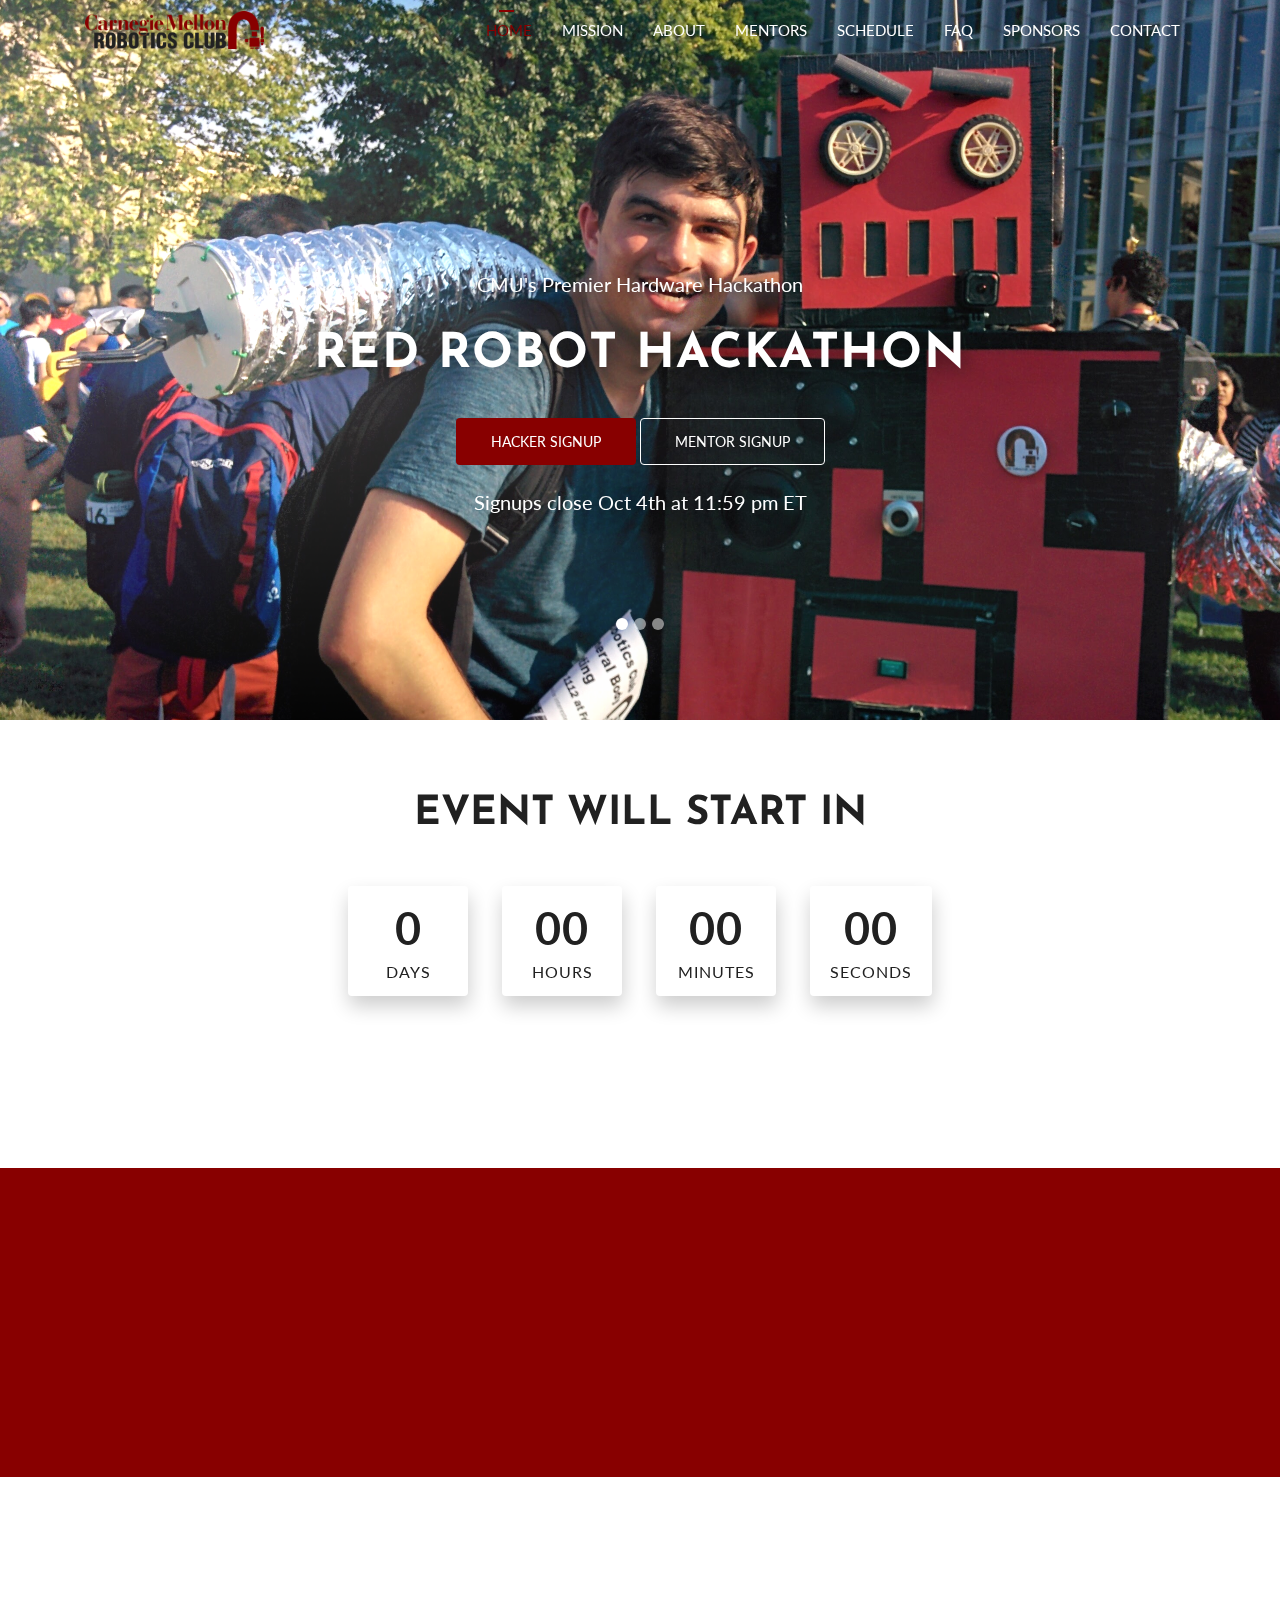
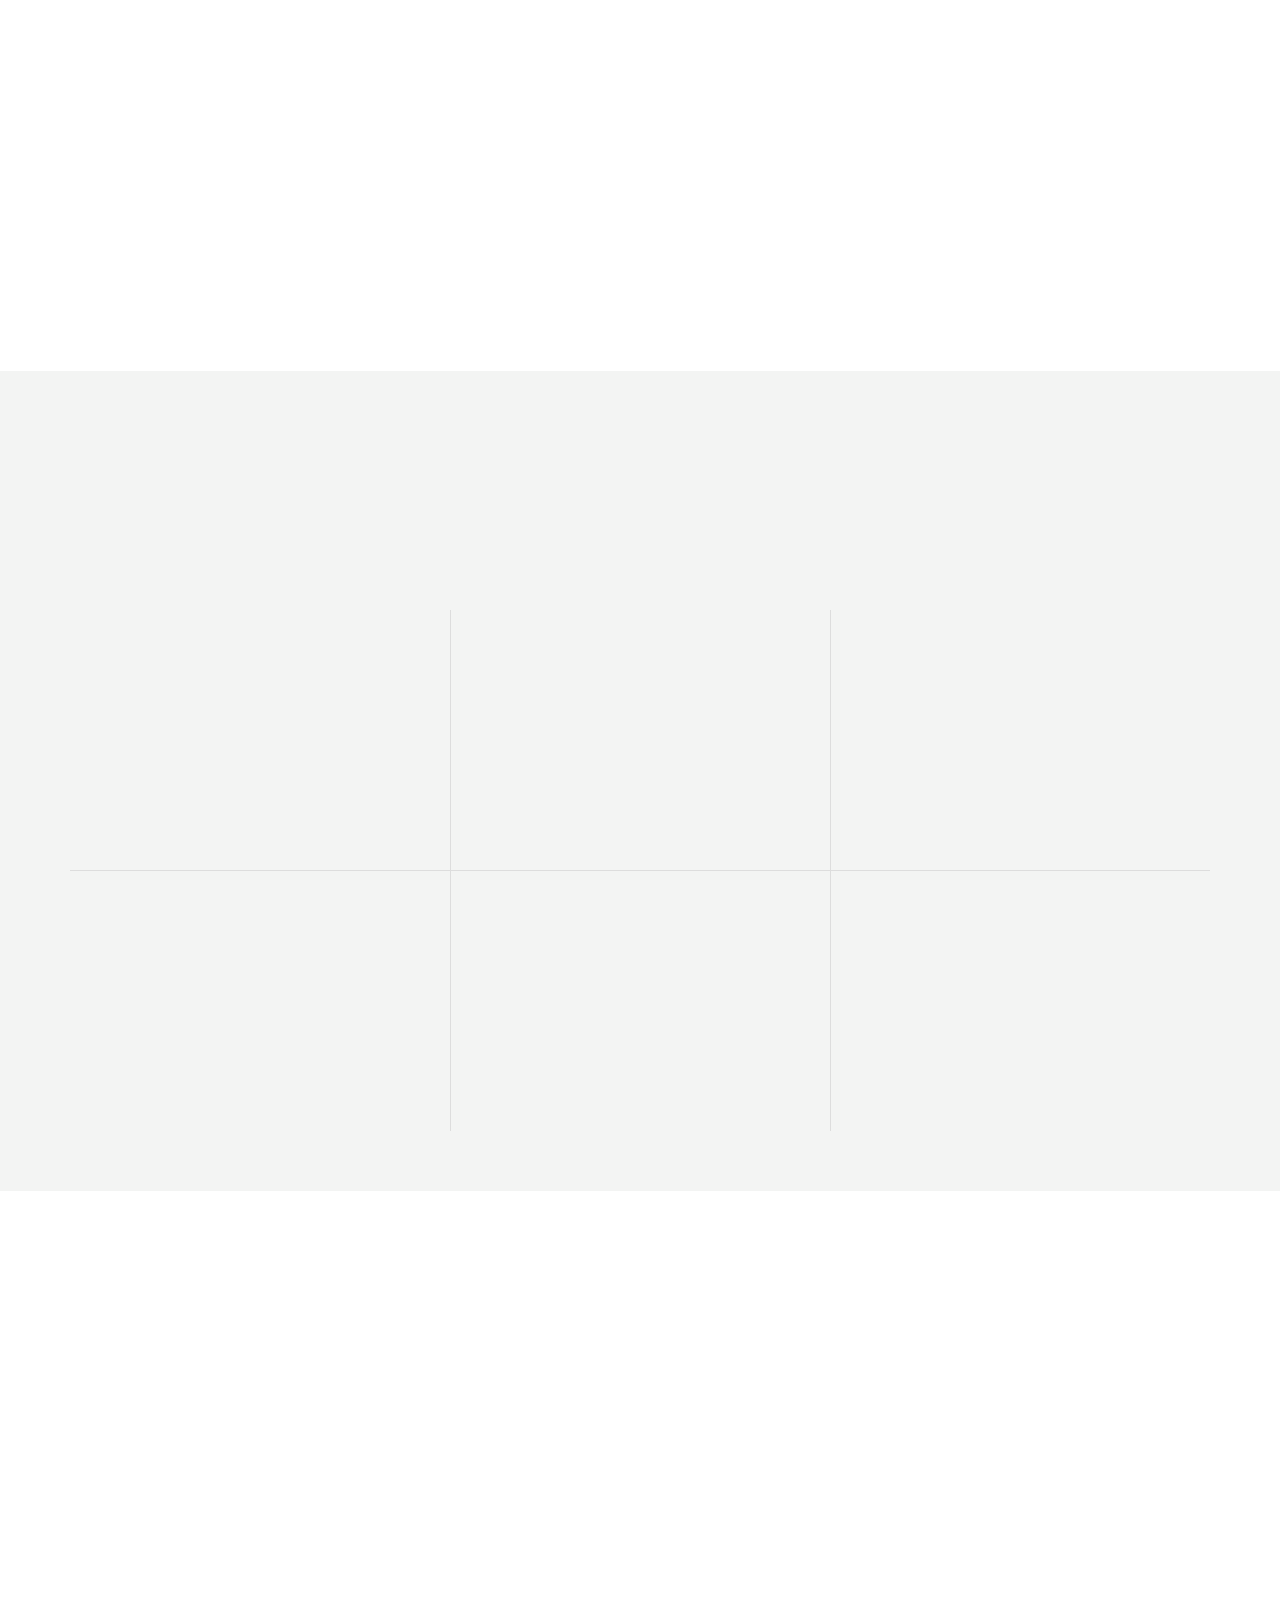
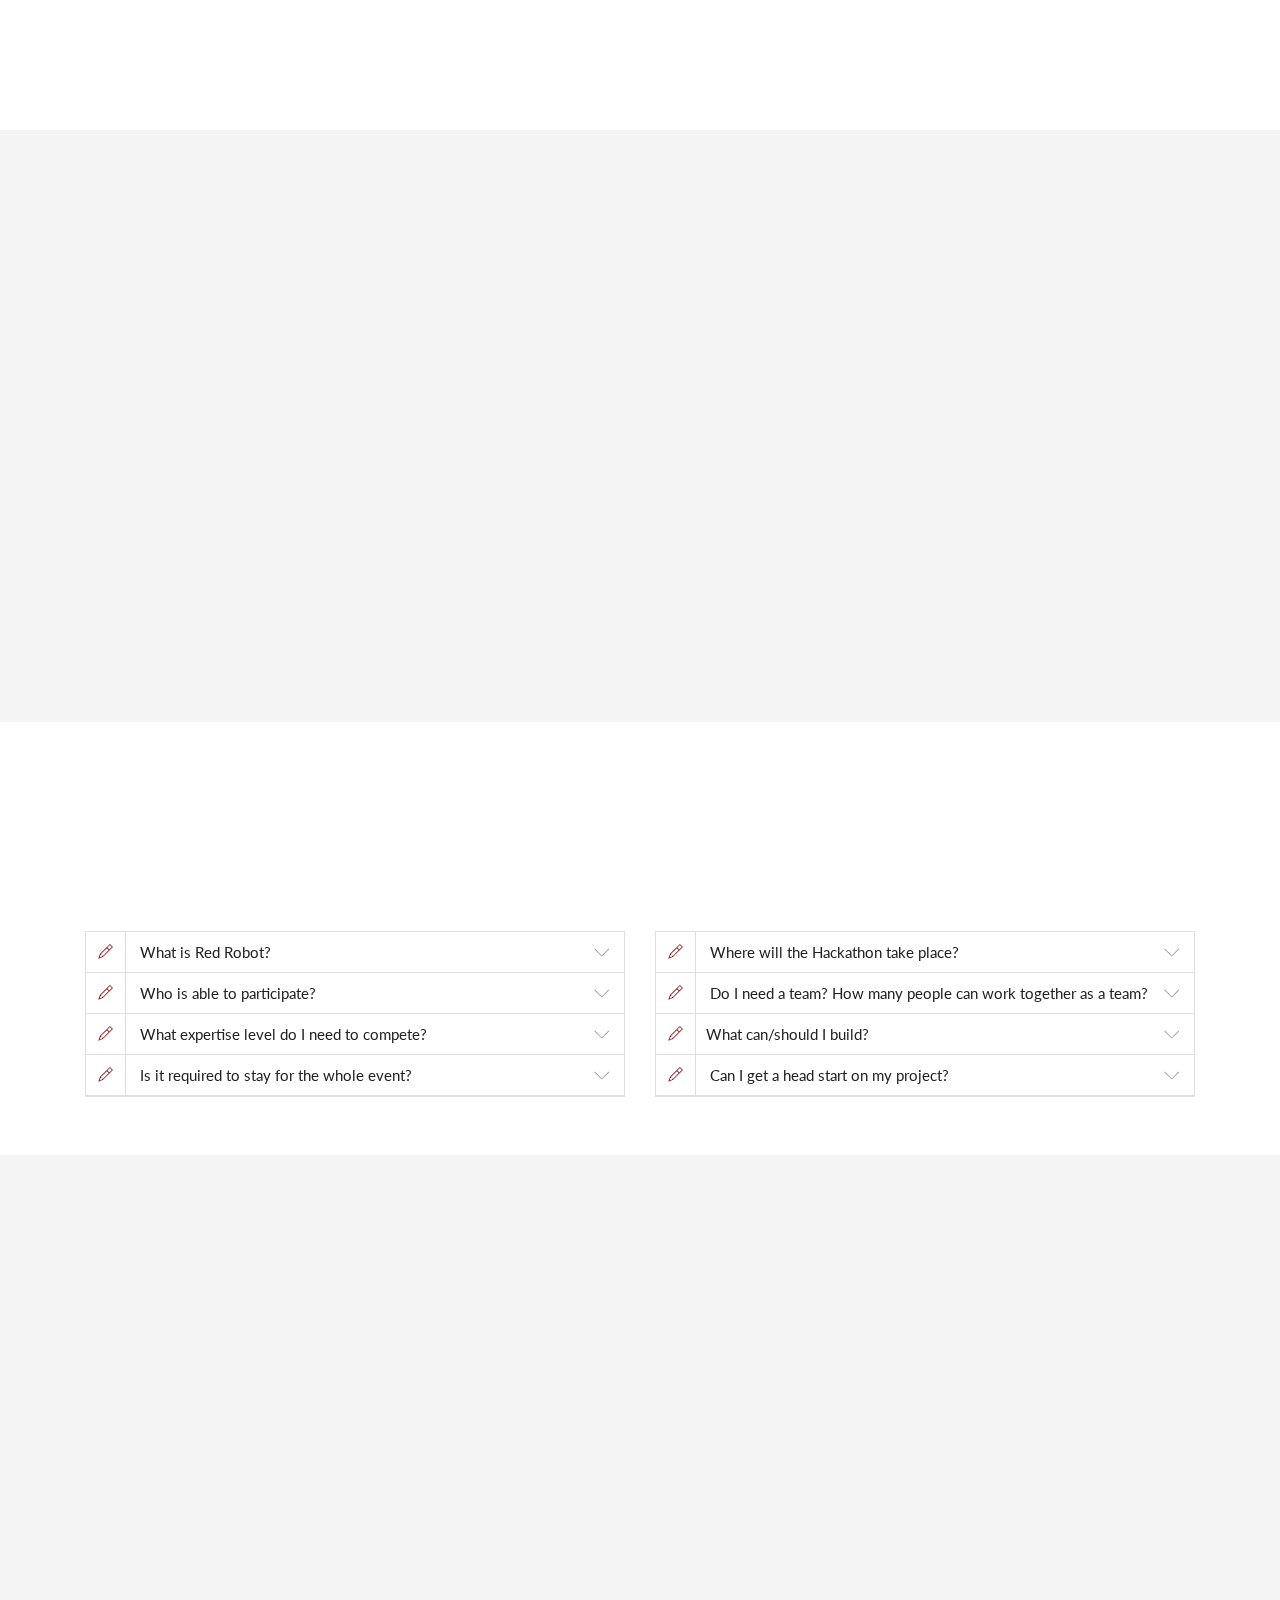
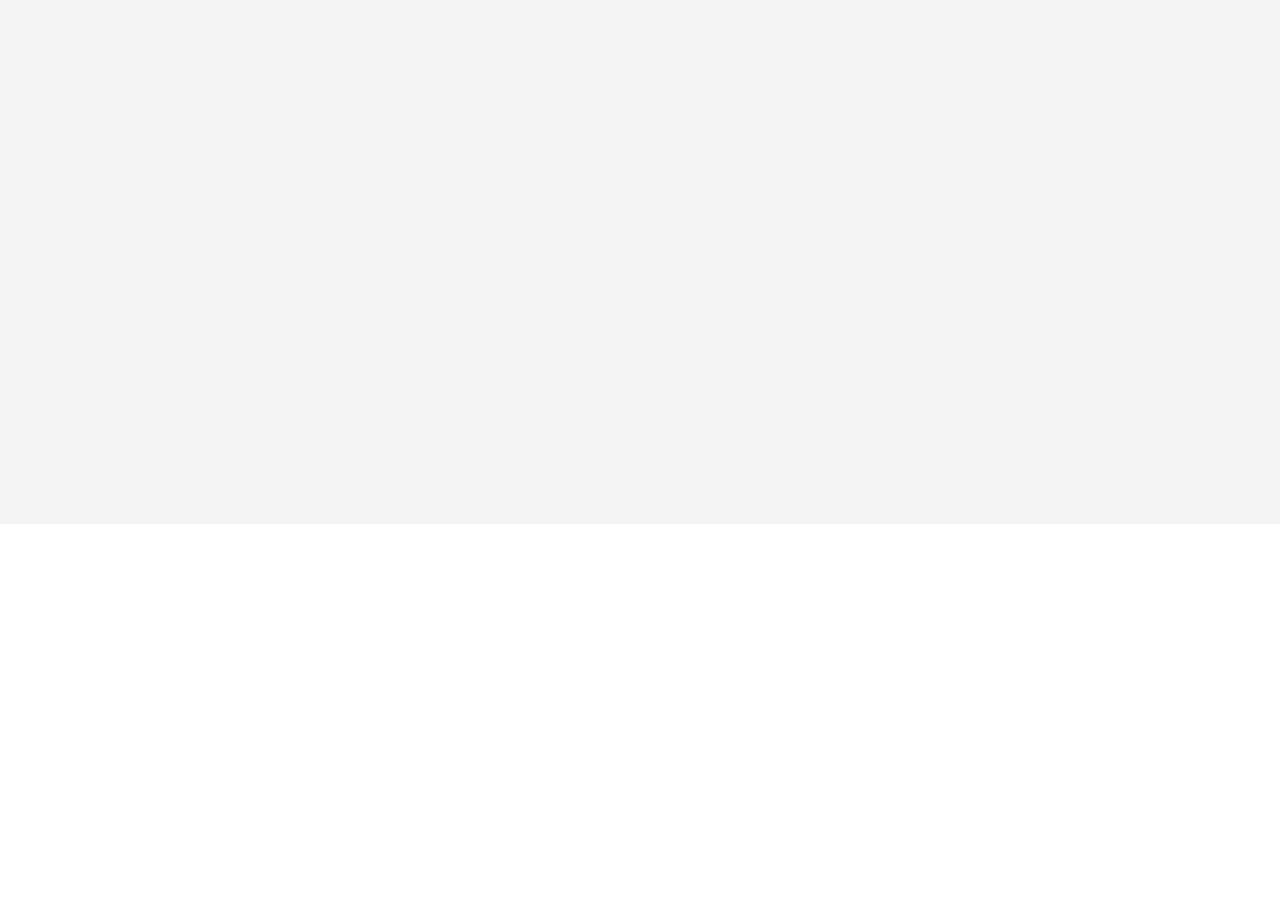
==== commit d2689d7d: "Add aptiv as a sponsor" ====
--- a/index.html
+++ b/index.html
@@ -831,11 +831,41 @@
           </div>
           <div class="col-md-3 col-sm-3 col-xs-12">
             <div class="spnsors-logo">
+              <a href="http://www.sandia.gov/careers/index.html"><img class="img-fluid"
+                                                 src="assets/img/sponsors/sandia_templated.png" alt=""></a>
+            </div>
+          </div>
+        </div>
+
+
+        <div class="row mb-30 text-center wow fadeInDown" data-wow-delay="0.3s">
+          <div class="col-md-3 col-sm-3 col-xs-12">
+            <div class="spnsors-logo">
+              <a href="https://www.aptiv.com/"><img class="img-fluid"
+                                                 src="assets/img/sponsors/aptiv_templated.png" alt=""></a>
+            </div>
+          </div>
+
+          <div class="col-md-3 col-sm-3 col-xs-12">
+            <div class="spnsors-logo">
               <a href=""><img class="img-fluid"
                                                  src="assets/img/sponsors/template.png" alt=""></a>
             </div>
           </div>
-        </div>
+          <div class="col-md-3 col-sm-3 col-xs-12">
+            <div class="spnsors-logo">
+              <a href=""><img class="img-fluid"
+                                                 src="assets/img/sponsors/template.png" alt=""></a>
+            </div>
+          </div>
+          <div class="col-md-3 col-sm-3 col-xs-12">
+            <div class="spnsors-logo">
+              <a href=""><img class="img-fluid"
+                                                 src="assets/img/sponsors/template.png" alt=""></a>
+            </div>
+          </div>
+        </div>
+
 
 
 
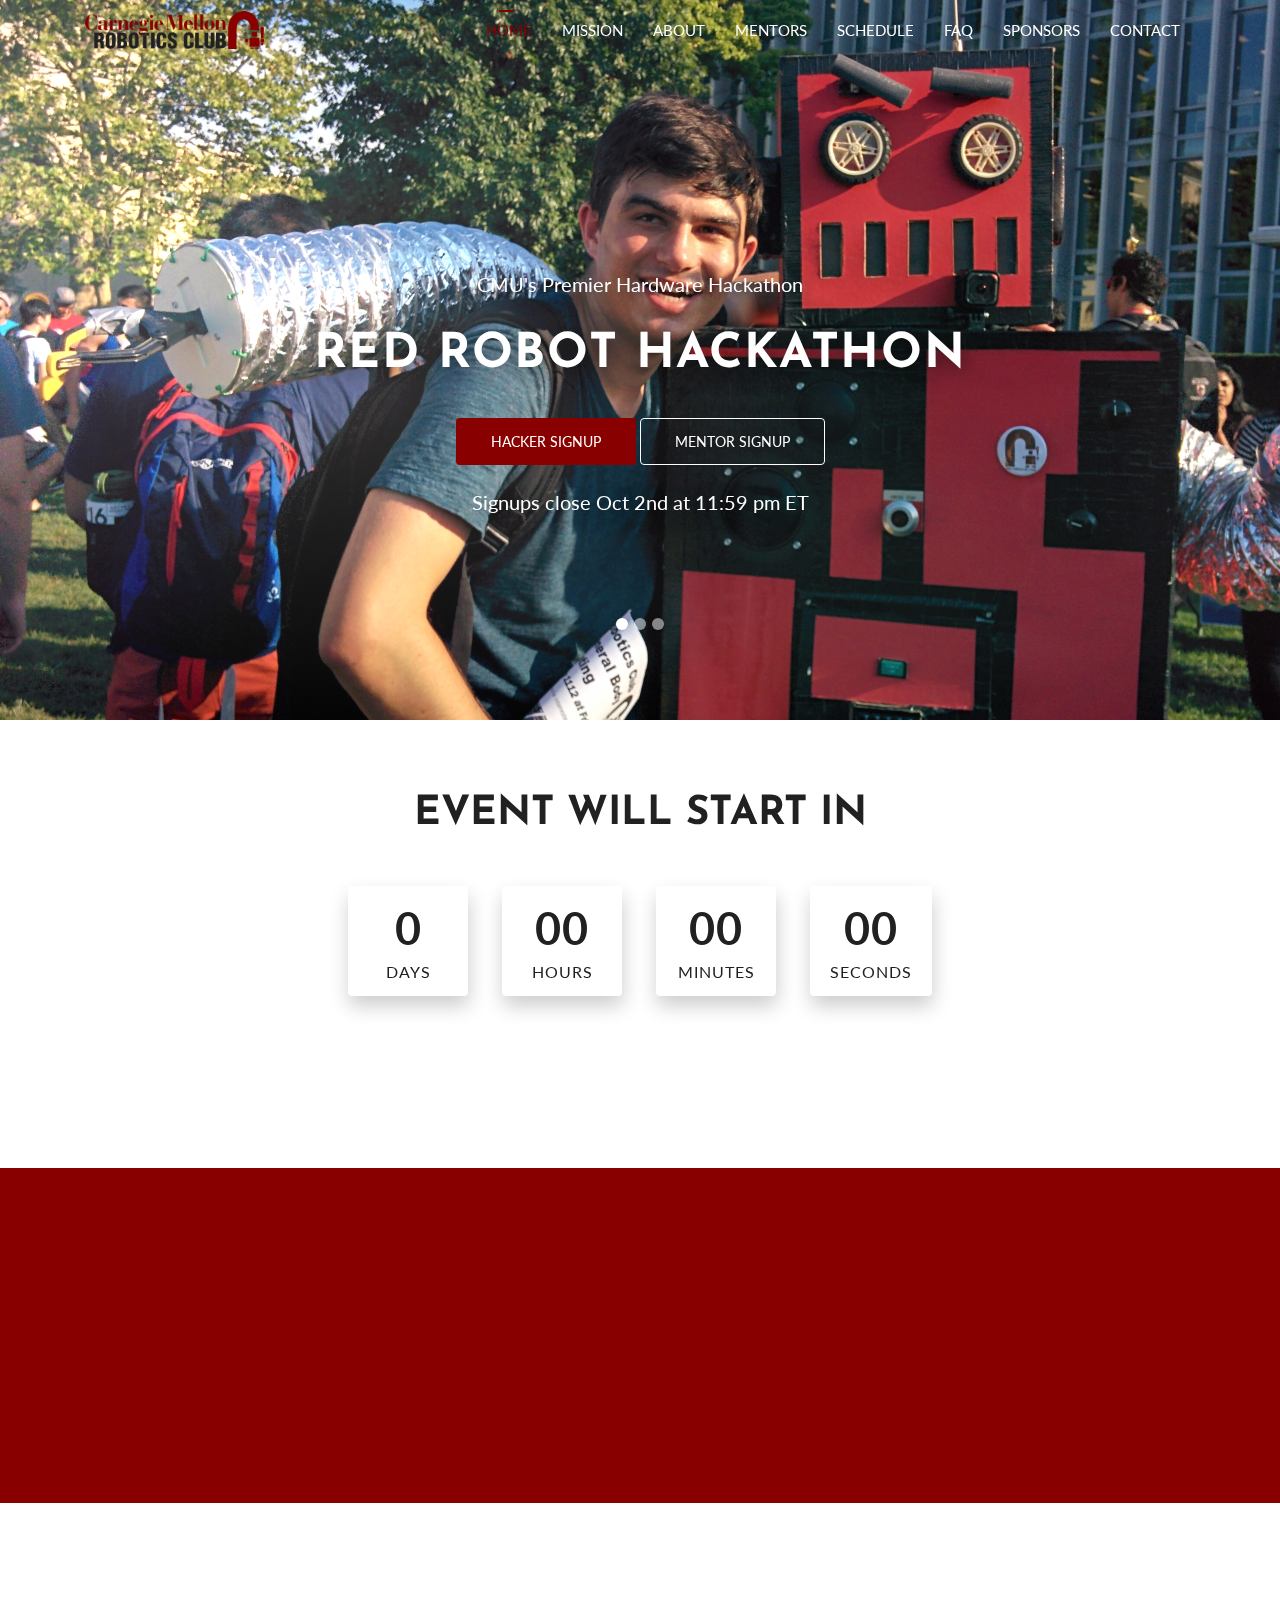
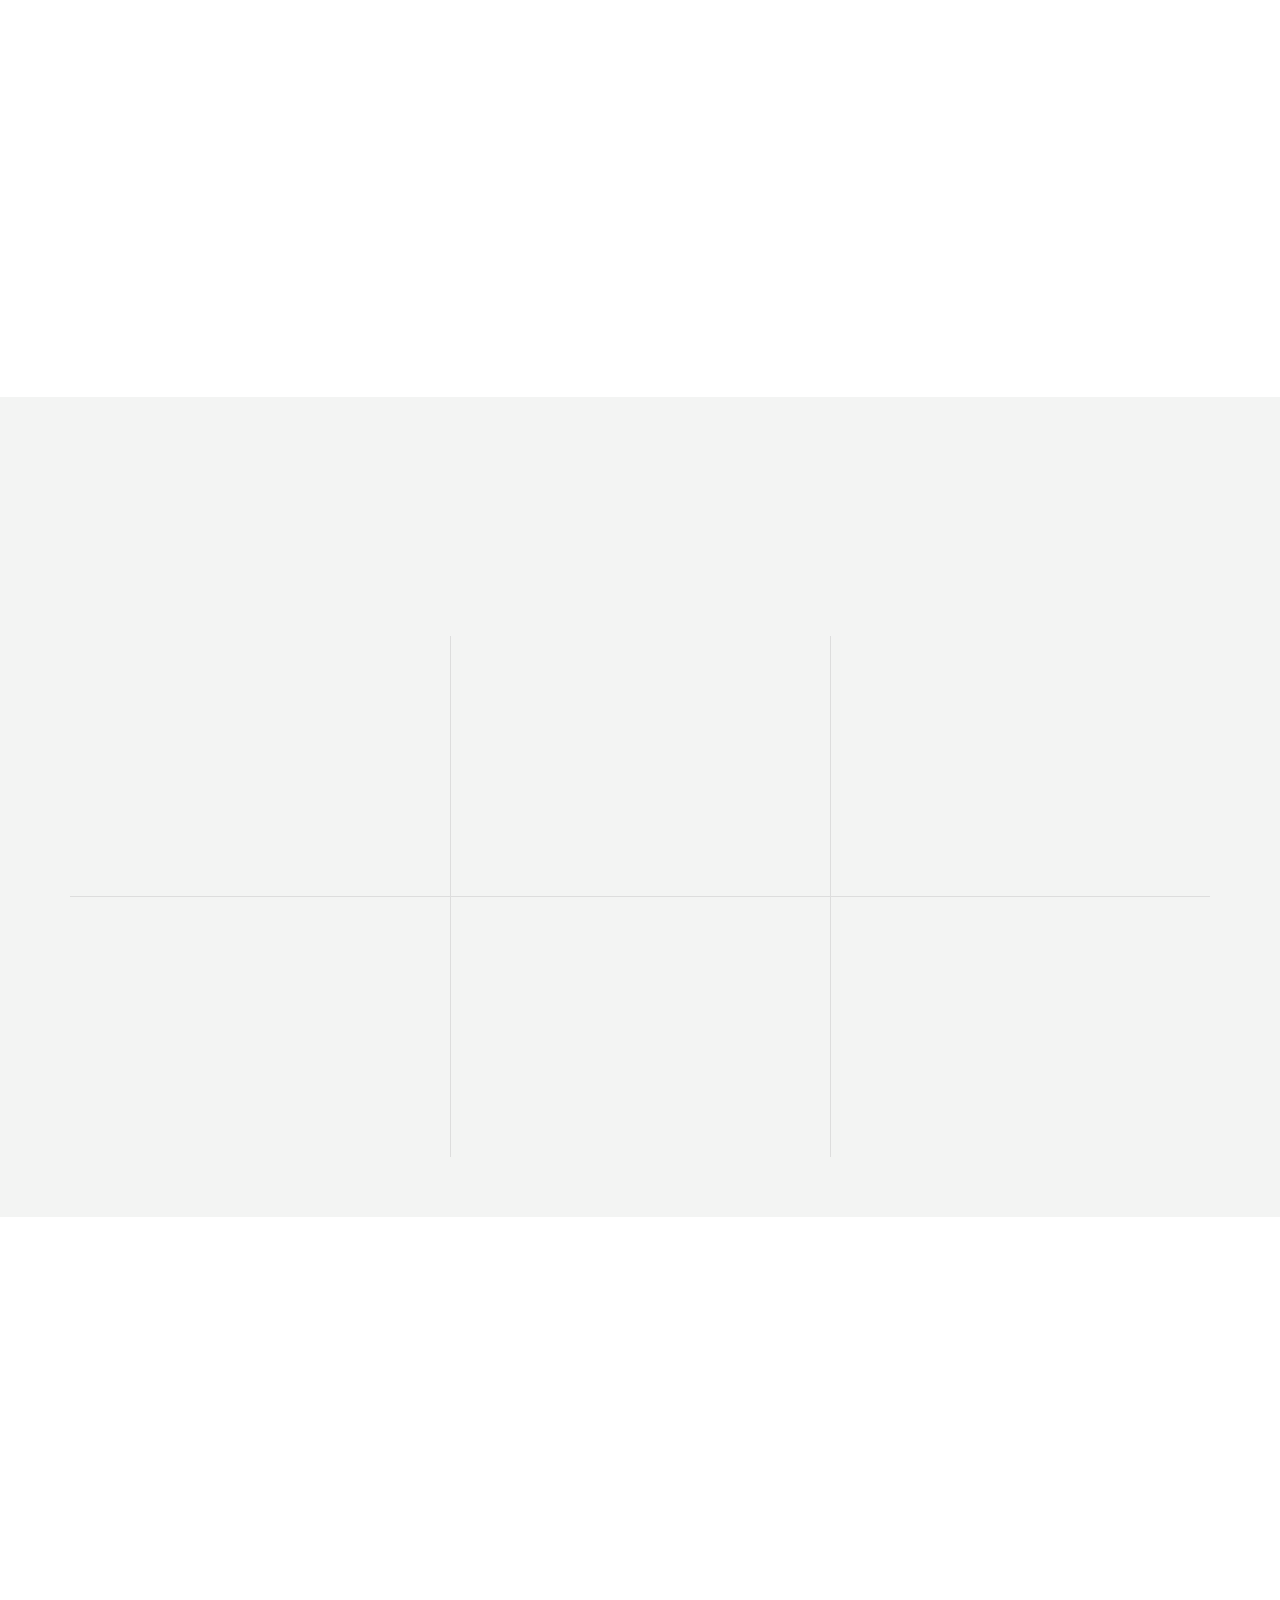
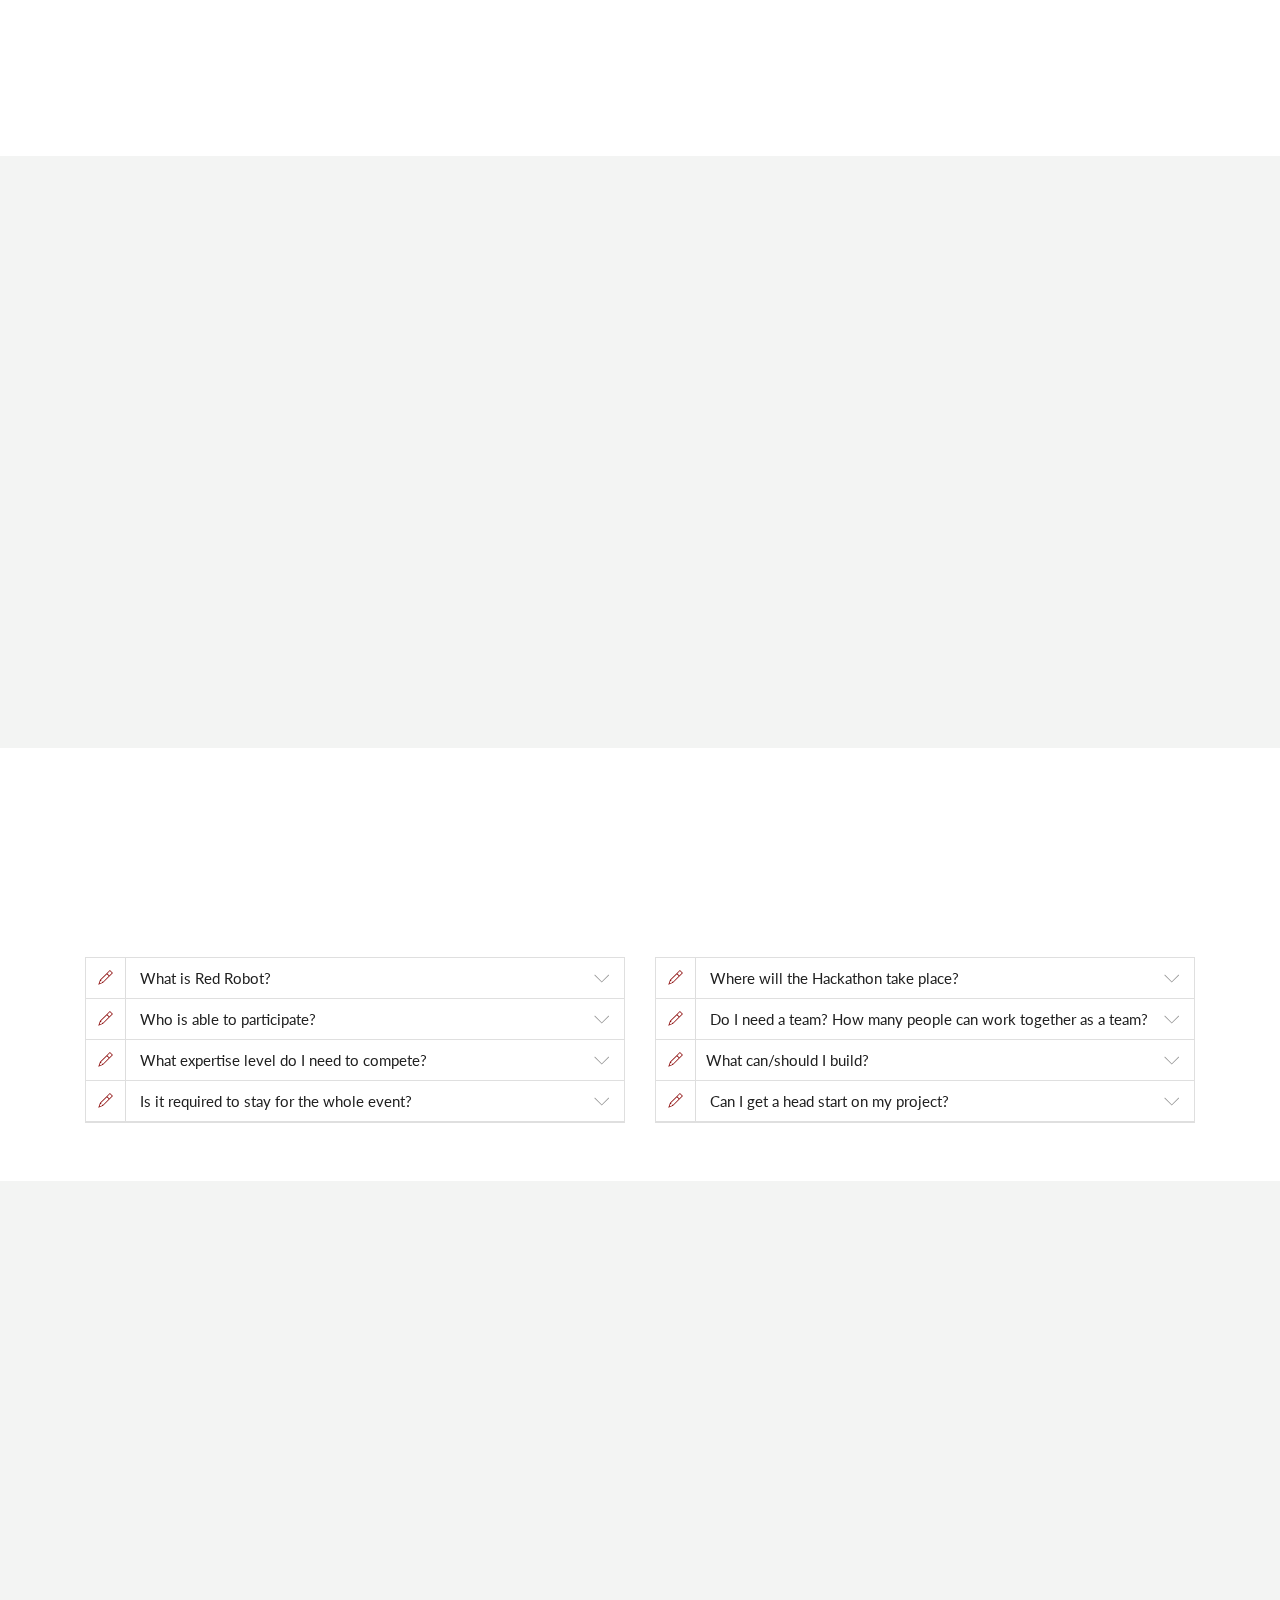
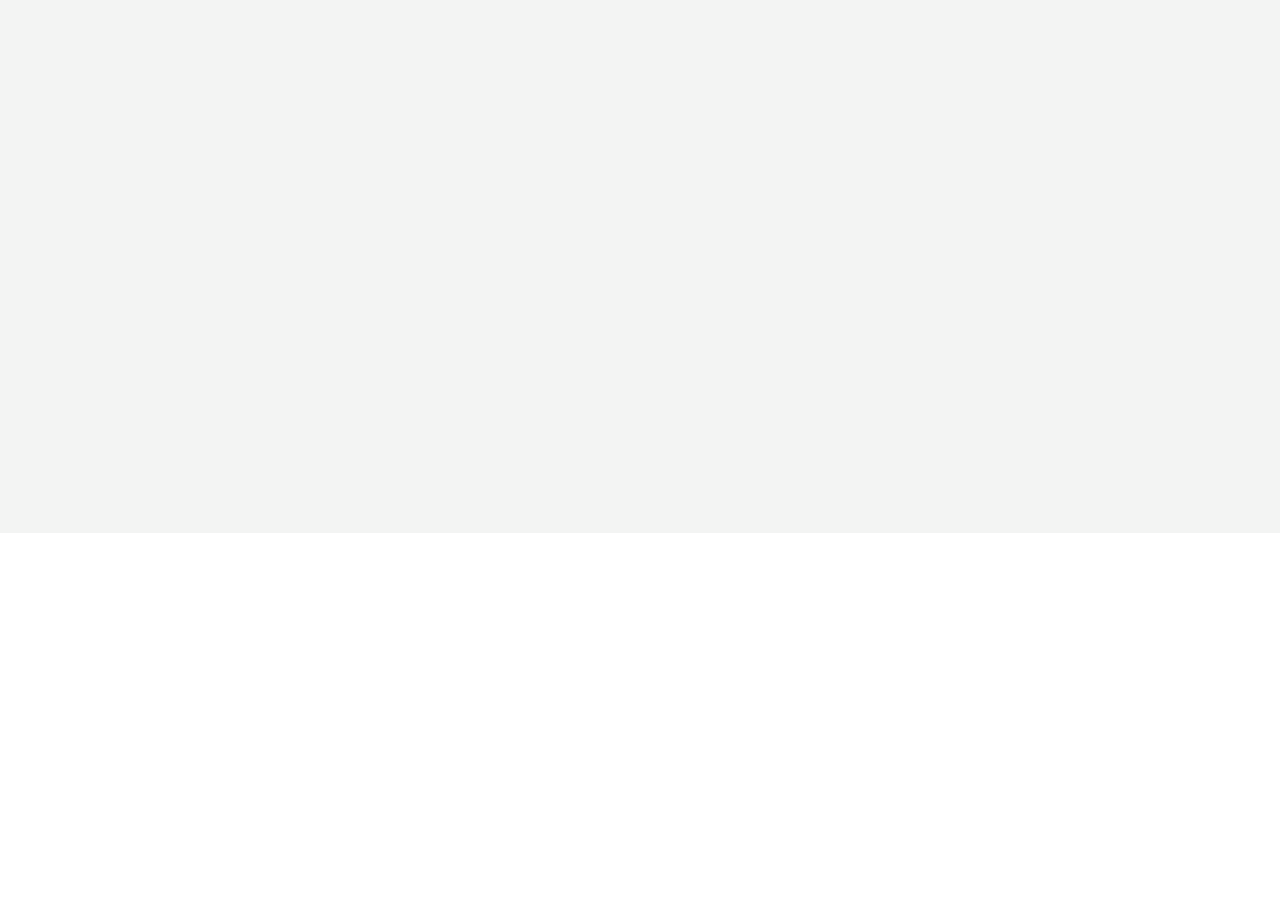
==== commit 266d4b59: "Updated sponsors, counter, and signup links for 2019" ====
--- a/index.html
+++ b/index.html
@@ -134,9 +134,9 @@
             <div class="carousel-caption d-md-block">
               <p class="fadeInUp wow shadowText" data-wow-delay=".6s">CMU's Premier Hardware Hackathon</p>
               <h1 class="wow fadeInDown heading shadowText" data-wow-delay=".4s">Red Robot Hackathon</h1>
-              <a href="https://goo.gl/forms/aS0mQHpA0RsmikRA2" class="fadeInLeft wow btn btn-common btn-lg" data-wow-delay=".6s">Hacker Signup</a>
-              <a href="https://goo.gl/forms/MZiX1YeYplc6nz7m2" class="fadeInRight wow btn btn-border btn-lg" data-wow-delay=".6s">Mentor Signup</a>
-              <p class="fadeInDown wow shadowText" data-wow-delay=".8s">Signups close Oct 4th at 11:59 pm ET</p>
+              <a href="https://forms.gle/eGQVFXhidcMvMwgv8" class="fadeInLeft wow btn btn-common btn-lg" data-wow-delay=".6s">Hacker Signup</a>
+              <a href="https://forms.gle/h8L2u2fwkcALVBHa6" class="fadeInRight wow btn btn-border btn-lg" data-wow-delay=".6s">Mentor Signup</a>
+              <p class="fadeInDown wow shadowText" data-wow-delay=".8s">Signups close Oct 2nd at 11:59 pm ET</p>
             </div>
           </div>
           <div class="carousel-item">
@@ -146,7 +146,7 @@
               <h1 class="wow fadeInDown heading shadowText" data-wow-delay=".4s">Red Robot Hackathon</h1>
               <a href="https://goo.gl/forms/aS0mQHpA0RsmikRA2" class="fadeInLeft wow btn btn-common btn-lg" data-wow-delay=".6s">Hacker Signup</a>
               <a href="https://goo.gl/forms/MZiX1YeYplc6nz7m2" class="fadeInRight wow btn btn-border btn-lg" data-wow-delay=".6s">Mentor Signup</a>
-              <p class="fadeInDown wow shadowText" data-wow-delay=".8s">Signups close Oct 4th at 11:59 pm ET</p>
+              <p class="fadeInDown wow shadowText" data-wow-delay=".8s">Signups close Oct 2nd at 11:59 pm ET</p>
             </div>
           </div>
           <div class="carousel-item">
@@ -156,7 +156,7 @@
               <h1 class="wow fadeInDown heading shadowText" data-wow-delay=".4s">Red Robot Hackathon</h1>
               <a href="https://goo.gl/forms/aS0mQHpA0RsmikRA2" class="fadeInLeft wow btn btn-common btn-lg" data-wow-delay=".6s">Hacker Signup</a>
               <a href="https://goo.gl/forms/MZiX1YeYplc6nz7m2" class="fadeInRight wow btn btn-border btn-lg" data-wow-delay=".6s">Mentor Signup</a>
-              <p class="fadeInDown wow shadowText" data-wow-delay=".8s">Signups close Oct 4th at 11:59 pm ET</p>
+              <p class="fadeInDown wow shadowText" data-wow-delay=".8s">Signups close Oct 2nd at 11:59 pm ET</p>
             </div>
           </div>
         </div>
@@ -211,7 +211,7 @@
             <div class="counter wow fadeInRight" data-wow-delay="0.6s">
               <div class="icon"><i class="lni-timer"></i></div>
               <p>October 18 - 20, 2018</p>
-              <span>Thursday 6:00 PM – Saturday 12:00 PM</span>
+              <span>Thursday Evening – Saturday Afternoon</span>
             </div>
           </div>
           <!-- Counter Item -->
@@ -459,7 +459,7 @@
                         <div class="images-box">
                           <img class="img-fluid" src="assets/img/speaker/marga.jpg" alt="">
                         </div>                     
-                        <span class="time">6:00 PM - 8:30 PM</span>
+                        <span class="time">TBD</span>
                         <h4>Kickoff Mixer</h4>
                         <h5 class="name">Andy's Alcove (CUC)</h5>
                       </div>
@@ -476,7 +476,7 @@
                         <div class="images-box">
                           <img class="img-fluid" src="assets/img/speaker/mick.jpg" alt="">
                         </div>                     
-                        <span class="time">8:30 PM - 9:00 PM</span>
+                        <span class="time">TBD</span>
                         <h4>Kickoff</h4>
                         <h5 class="name">Andy's Alcove (CUC)</h5>
                       </div>
@@ -493,7 +493,7 @@
                         <div class="images-box">
                           <img class="img-fluid" src="assets/img/speaker/rc.png" alt="">
                         </div>                     
-                        <span class="time">9:00 PM</span>
+                        <span class="time">TBD</span>
                         <h4>Hacking Commences</h4>
                         <h5 class="name">Robotics Club & Andy's Alcove (CUC)</h5>
                       </div>
@@ -514,7 +514,7 @@
                         <div class="images-box">
                           <img class="img-fluid" src="assets/img/speaker/bagel_rz.png" alt="">
                         </div>                     
-                        <span class="time">8:00 AM</span>
+                        <span class="time">TBD</span>
                         <h4>Breakfast</h4>
                         <h5 class="name">Robotics Club & Andy's Alcove (CUC)</h5>
                       </div>
@@ -532,7 +532,7 @@
                         <div class="images-box">
                           <img class="img-fluid" src="assets/img/speaker/gyro_rz.png" alt="">
                         </div>                     
-                        <span class="time">1:00 PM</span>
+                        <span class="time">TBD/span>
                         <h4>Lunch</h4>
                         <h5 class="name">Robotics Club and Andy's Alcove (CUC)</h5>
                       </div>
@@ -550,7 +550,7 @@
                         <div class="images-box">
                           <img class="img-fluid" src="assets/img/speaker/pasta.jpg" alt="">
                         </div>                     
-                        <span class="time">7:00 PM</span>
+                        <span class="time">TBD</span>
                         <h4>Dinner</h4>
                         <h5 class="name">Robotics Club and Andy's Alcove (CUC)</h5>
                       </div>
@@ -573,7 +573,7 @@
                         <div class="images-box">
                           <img class="img-fluid" src="assets/img/speaker/bagel_rz.png" alt="">
                         </div>                     
-                        <span class="time">8:00 AM</span>
+                        <span class="time">TBD/span>
                         <h4>Breakfast</h4>
                         <h5 class="name">Robotics Club and Andy's Alcove (CUC)</h5>
                       </div>
@@ -590,7 +590,7 @@
                         <div class="images-box">
                           <img class="img-fluid" src="assets/img/speaker/mick.jpg" alt="">
                         </div>                     
-                        <span class="time">10:00 AM</span>
+                        <span class="time">TBD</span>
                         <h4>Presentations</h4>
                         <h5 class="name">Robotics Club and Andy's Alcove (CUC)</h5>
                       </div>
@@ -608,7 +608,7 @@
                         <div class="images-box">
                           <img class="img-fluid" src="assets/img/speaker/cup.png" alt="">
                         </div>                     
-                        <span class="time">11:00 AM</span>
+                        <span class="time">TBD</span>
                         <h4>Judging</h4>
                         <h5 class="name">Robotics Club and Andy's Alcove (CUC)</h5>
                       </div>
@@ -774,71 +774,60 @@
       <div class="container">
         <div class="row">
           <div class="col-12">
-            <div class="section-title-header text-center">
+            <div class="section-title-header-sponser">
               <h1 class="section-title wow fadeInUp" data-wow-delay="0.2s">Sponsors</h1>
               <!-- <p class="wow fadeInDown" data-wow-delay="0.2s"></p> -->
             </div>
           </div>
         </div>
         <div class="row mb-30 text-center wow fadeInDown" data-wow-delay="0.3s">
-          <div class="col-md-3 col-sm-3 col-xs-12">
-            <div class="spnsors-logo">
+          <div class="col-md-6 col-sm-8 col-xs-10">
+            <div class="spnsors-big-logo">
               <a href="https://www.gm.com/"><img class="img-fluid"
                                                  src="assets/img/sponsors/gm_templated.png" alt=""></a>
             </div>
           </div>
 
-          <div class="col-md-3 col-sm-3 col-xs-12">
+          <div class="col-md-6 col-sm-8 col-xs-10">
+            <div class="spnsors-big-logo">
+              <a href="https://www.deere.com/en/our-company/history/trademarks/"><img class="img-fluid"
+                               src="assets/img/sponsors/john_deere_template.png" alt=""></a>
+            </div>
+          </div>
+          
+        </div>
+
+
+        <div class="row mb-30 text-center wow fadeInDown" data-wow-delay="0.3s">
+          <div class="col-md-4 col-sm-3 col-xs-12">
+            <div class="spnsors-logo">
+              <a href="https://econtrols.com/home-page"><img class="img-fluid"
+                                                 src="assets/img/sponsors/econtrols_templated.jpg" alt=""></a>
+            </div>
+          </div>
+
+          <!--div class="col-md-3 col-sm-3 col-xs-12">
+            <div class="spnsors-logo">
+              <a href="https://www.google.com/students"><img class="img-fluid"
+                                                 src="assets/img/sponsors/google_templated.png" alt=""></a>
+            </div>
+          </div-->
+          <div class="col-md-4 col-sm-3 col-xs-12">
+            <div class="spnsors-logo">
+              <a href="http://careers.lutron.com/"><img class="img-fluid"
+                                                 src="assets/img/sponsors/lutron_templated.png" alt=""></a>
+            </div>
+          </div>
+          <div class="col-md-4 col-sm-3 col-xs-12">
             <div class="spnsors-logo">
               <a href="https://www.resquared.com/"><img class="img-fluid"
                                src="assets/img/sponsors/re2_templated.png" alt=""></a>
             </div>
           </div>
-          <div class="col-md-3 col-sm-3 col-xs-12">
-            <div class="spnsors-logo">
-              <a href="https://www.rockwellautomation.com/en_NA/overview.page"><img class="img-fluid"
-                               src="assets/img/sponsors/rockwell_templated.png" alt=""></a>
-            </div>
-          </div>
-          <div class="col-md-3 col-sm-3 col-xs-12">
-            <div class="spnsors-logo">
-              <a href="https://www.rec.ri.cmu.edu/"><img class="img-fluid"
-                               src="assets/img/sponsors/nrec_templated.png" alt=""></a>
-            </div>
-          </div>
-        </div>
-
-
-        <div class="row mb-30 text-center wow fadeInDown" data-wow-delay="0.3s">
-          <div class="col-md-3 col-sm-3 col-xs-12">
-            <div class="spnsors-logo">
-              <a href="https://www.keytechinc.com/careers/"><img class="img-fluid"
-                                                 src="assets/img/sponsors/keytech_templated.png" alt=""></a>
-            </div>
-          </div>
-
-          <div class="col-md-3 col-sm-3 col-xs-12">
-            <div class="spnsors-logo">
-              <a href="https://www.google.com/students"><img class="img-fluid"
-                                                 src="assets/img/sponsors/google_templated.png" alt=""></a>
-            </div>
-          </div>
-          <div class="col-md-3 col-sm-3 col-xs-12">
-            <div class="spnsors-logo">
-              <a href="http://careers.lutron.com/"><img class="img-fluid"
-                                                 src="assets/img/sponsors/lutron_templated.png" alt=""></a>
-            </div>
-          </div>
-          <div class="col-md-3 col-sm-3 col-xs-12">
-            <div class="spnsors-logo">
-              <a href="http://www.sandia.gov/careers/index.html"><img class="img-fluid"
-                                                 src="assets/img/sponsors/sandia_templated.png" alt=""></a>
-            </div>
-          </div>
-        </div>
-
-
-        <div class="row mb-30 text-center wow fadeInDown" data-wow-delay="0.3s">
+        </div>
+
+
+        <!--div class="row mb-30 text-center wow fadeInDown" data-wow-delay="0.3s">
           <div class="col-md-3 col-sm-3 col-xs-12">
             <div class="spnsors-logo">
               <a href="https://www.aptiv.com/"><img class="img-fluid"
@@ -864,7 +853,7 @@
                                                  src="assets/img/sponsors/template.png" alt=""></a>
             </div>
           </div>
-        </div>
+        </div-->
 
 
 
--- a/assets/css/main.css
+++ b/assets/css/main.css
@@ -88,10 +88,18 @@
 }
 
 .section-title-header p {
-  text: center;
+  text-align: center;
   font-weight: 400;
   line-height: 26px;
   padding-bottom: 36px;
+}
+
+
+.section-title-header-sponser p {
+  font-weight: 400;
+  line-height: 26px;
+  padding-bottom: 36px;
+  text-align: right
 }
 
 .section-title {
@@ -966,6 +974,20 @@
   /* background: #ffffff; */
 }
 
+
+#sponsors .spnsors-big-logo {
+  text-align: center;
+  border-radius: 10px;
+  padding: 100px;
+  margin-bottom: 30px;
+  display: inline-block;
+  border: 1px solid #ddd;
+  background: #fff;
+  -webkit-transition: all 300ms ease-in-out;
+  transition: all 300ms ease-in-out;
+}
+
+
 #sponsors .spnsors-logo {
   text-align: center;
   border-radius: 4px;
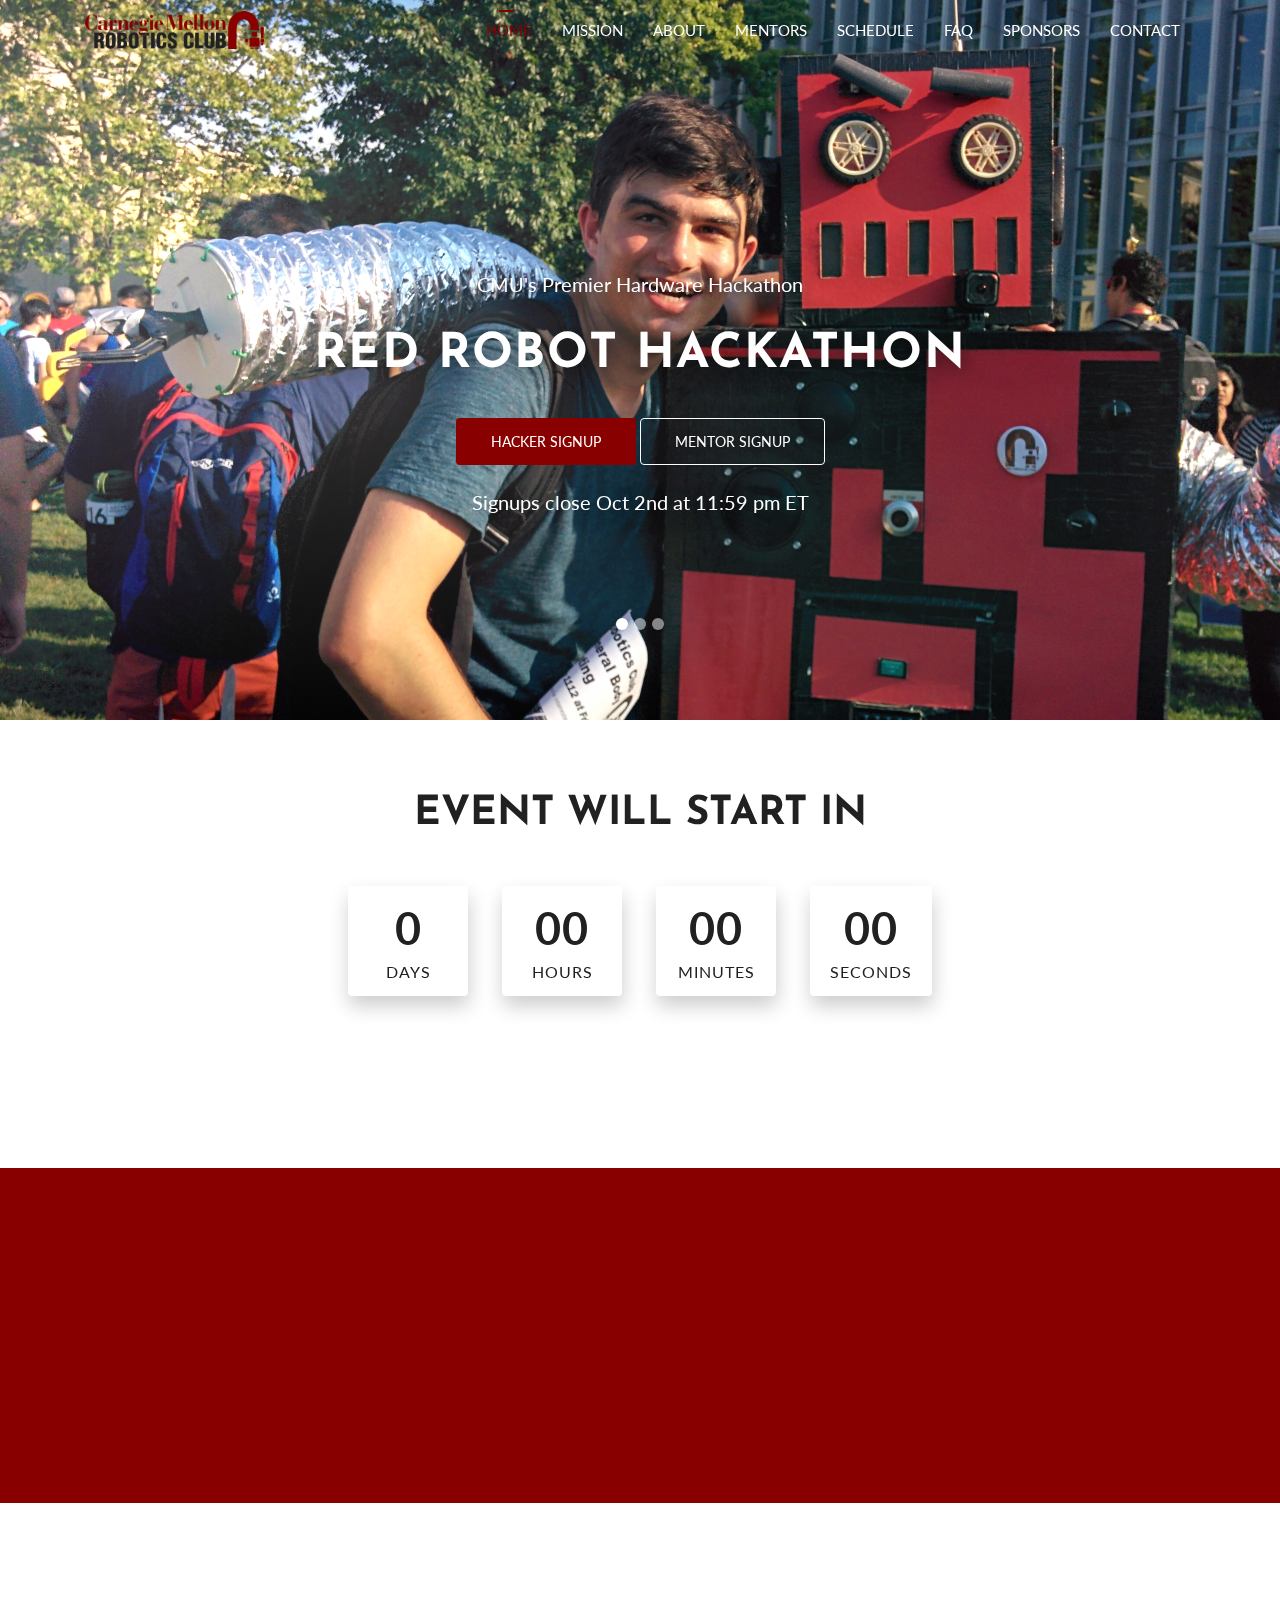
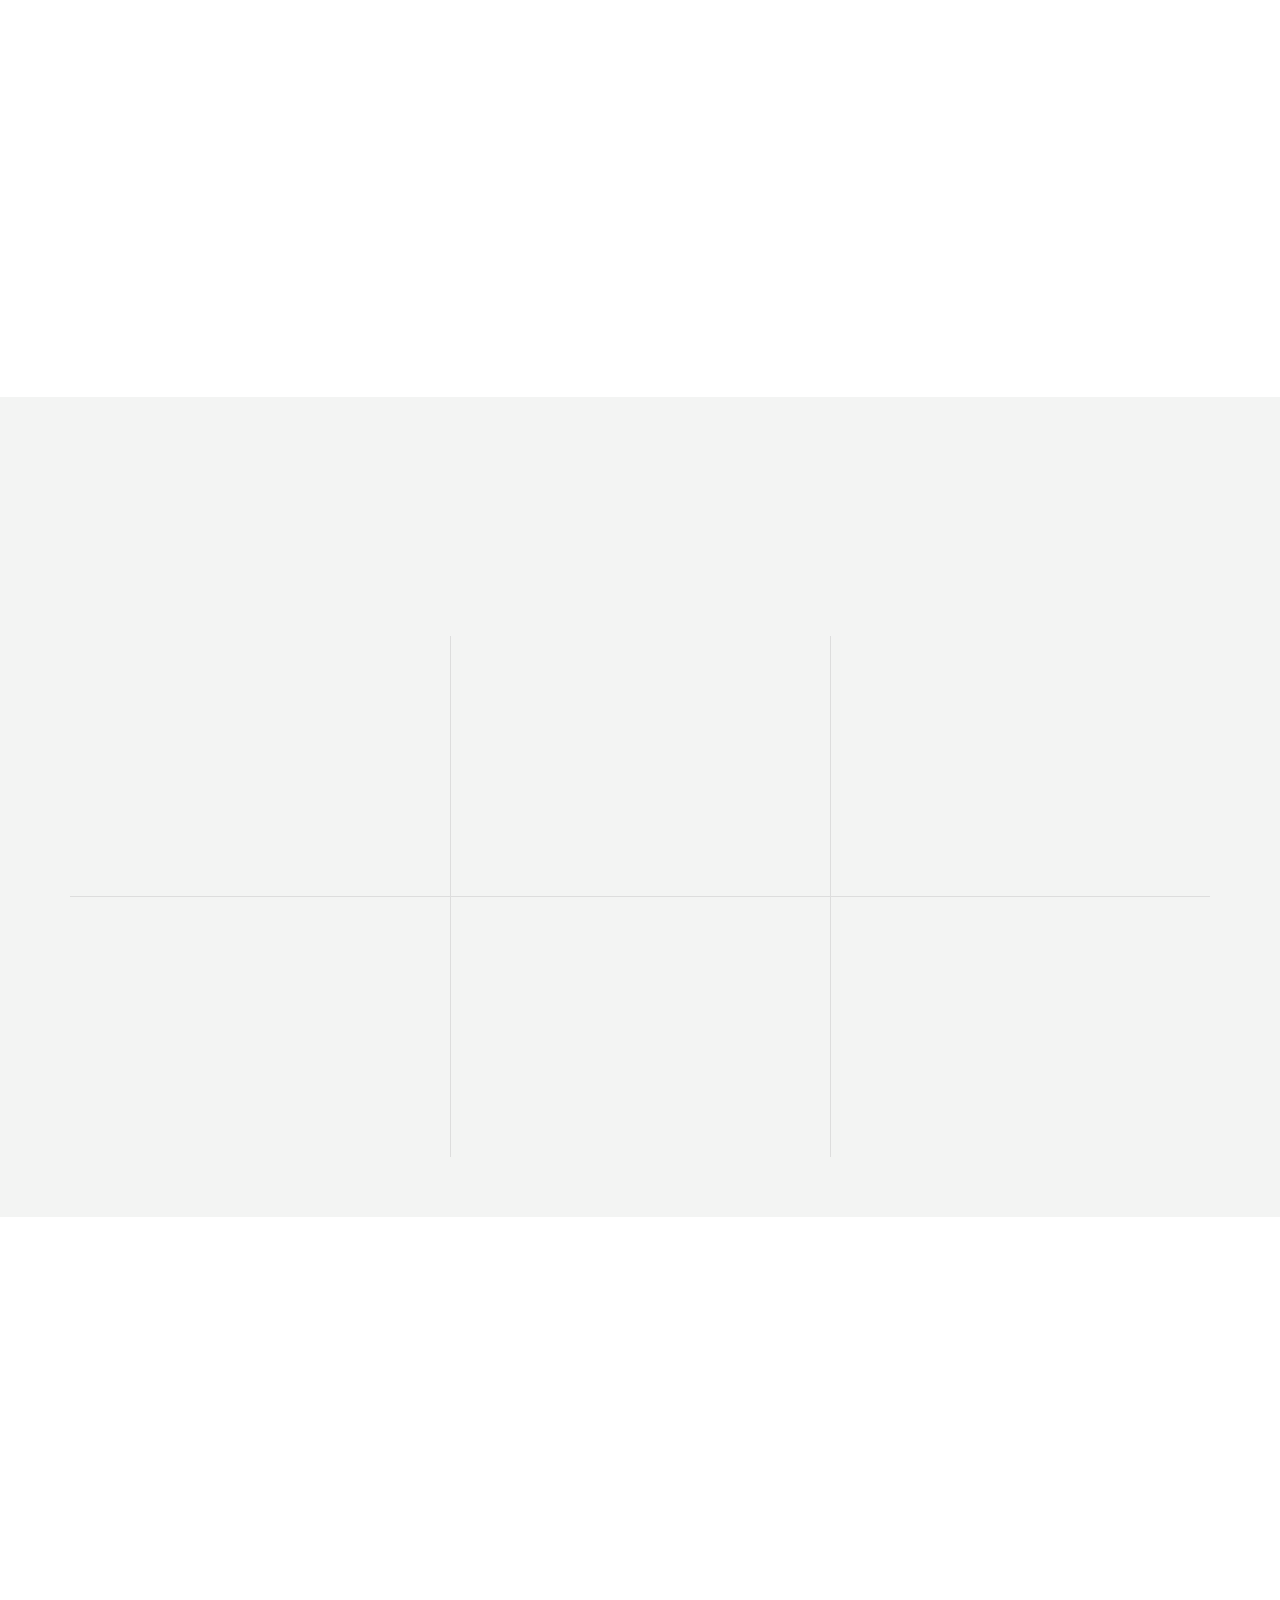
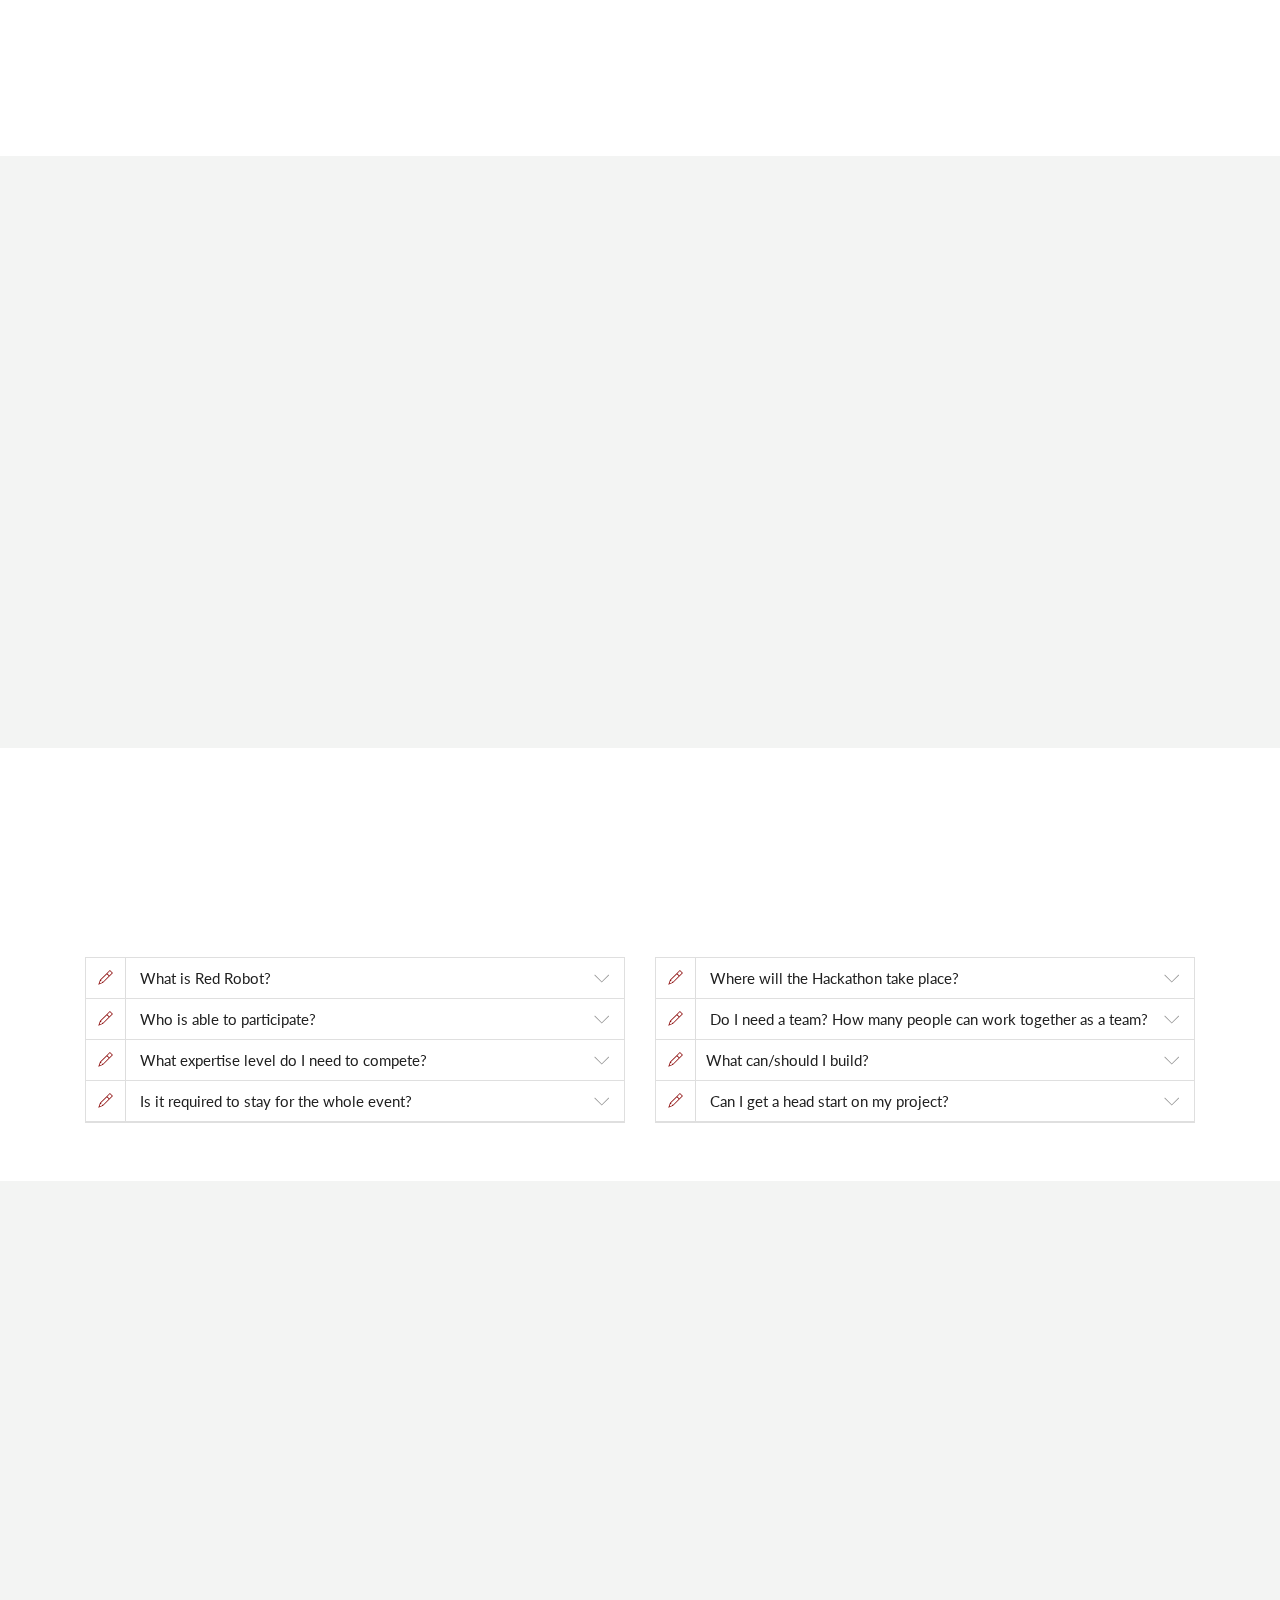
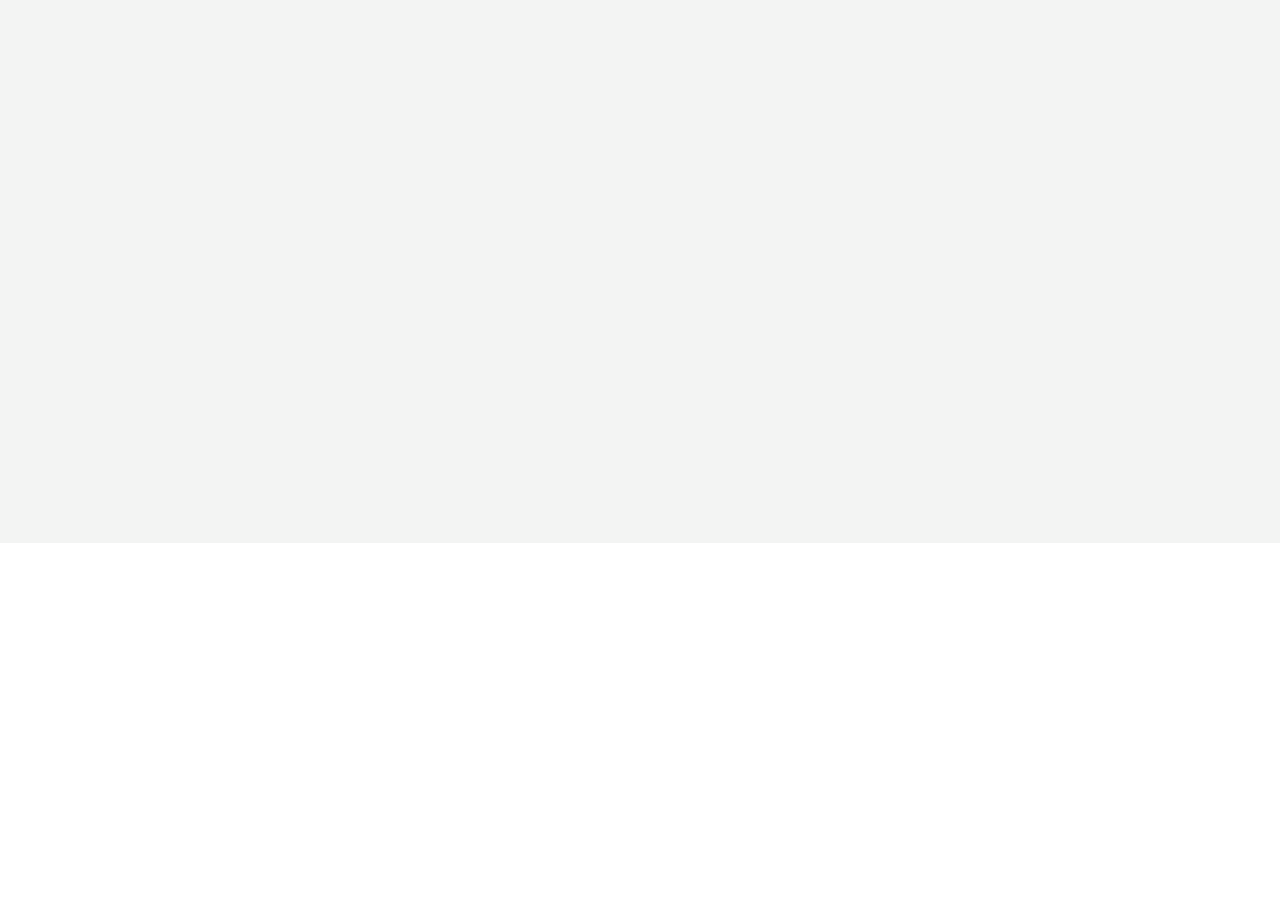
==== commit f0f6e788: "Fixed the signup links" ====
--- a/index.html
+++ b/index.html
@@ -144,8 +144,8 @@
             <div class="carousel-caption d-md-block">
               <p class="fadeInUp wow shadowText" data-wow-delay=".6s">CMU's Premier Hardware Hackathon</p>
               <h1 class="wow fadeInDown heading shadowText" data-wow-delay=".4s">Red Robot Hackathon</h1>
-              <a href="https://goo.gl/forms/aS0mQHpA0RsmikRA2" class="fadeInLeft wow btn btn-common btn-lg" data-wow-delay=".6s">Hacker Signup</a>
-              <a href="https://goo.gl/forms/MZiX1YeYplc6nz7m2" class="fadeInRight wow btn btn-border btn-lg" data-wow-delay=".6s">Mentor Signup</a>
+              <a href="https://forms.gle/eGQVFXhidcMvMwgv8" class="fadeInLeft wow btn btn-common btn-lg" data-wow-delay=".6s">Hacker Signup</a>
+              <a href="hhttps://forms.gle/h8L2u2fwkcALVBHa" class="fadeInRight wow btn btn-border btn-lg" data-wow-delay=".6s">Mentor Signup</a>
               <p class="fadeInDown wow shadowText" data-wow-delay=".8s">Signups close Oct 2nd at 11:59 pm ET</p>
             </div>
           </div>
@@ -154,8 +154,8 @@
             <div class="carousel-caption d-md-block">
               <p class="fadeInUp wow shadowText" data-wow-delay=".6s">CMU's Premier Hardware Hackathon</p>
               <h1 class="wow fadeInDown heading shadowText" data-wow-delay=".4s">Red Robot Hackathon</h1>
-              <a href="https://goo.gl/forms/aS0mQHpA0RsmikRA2" class="fadeInLeft wow btn btn-common btn-lg" data-wow-delay=".6s">Hacker Signup</a>
-              <a href="https://goo.gl/forms/MZiX1YeYplc6nz7m2" class="fadeInRight wow btn btn-border btn-lg" data-wow-delay=".6s">Mentor Signup</a>
+              <a href="https://forms.gle/eGQVFXhidcMvMwgv8 class="fadeInLeft wow btn btn-common btn-lg" data-wow-delay=".6s">Hacker Signup</a>
+              <a href="https://forms.gle/h8L2u2fwkcALVBHa6" class="fadeInRight wow btn btn-border btn-lg" data-wow-delay=".6s">Mentor Signup</a>
               <p class="fadeInDown wow shadowText" data-wow-delay=".8s">Signups close Oct 2nd at 11:59 pm ET</p>
             </div>
           </div>
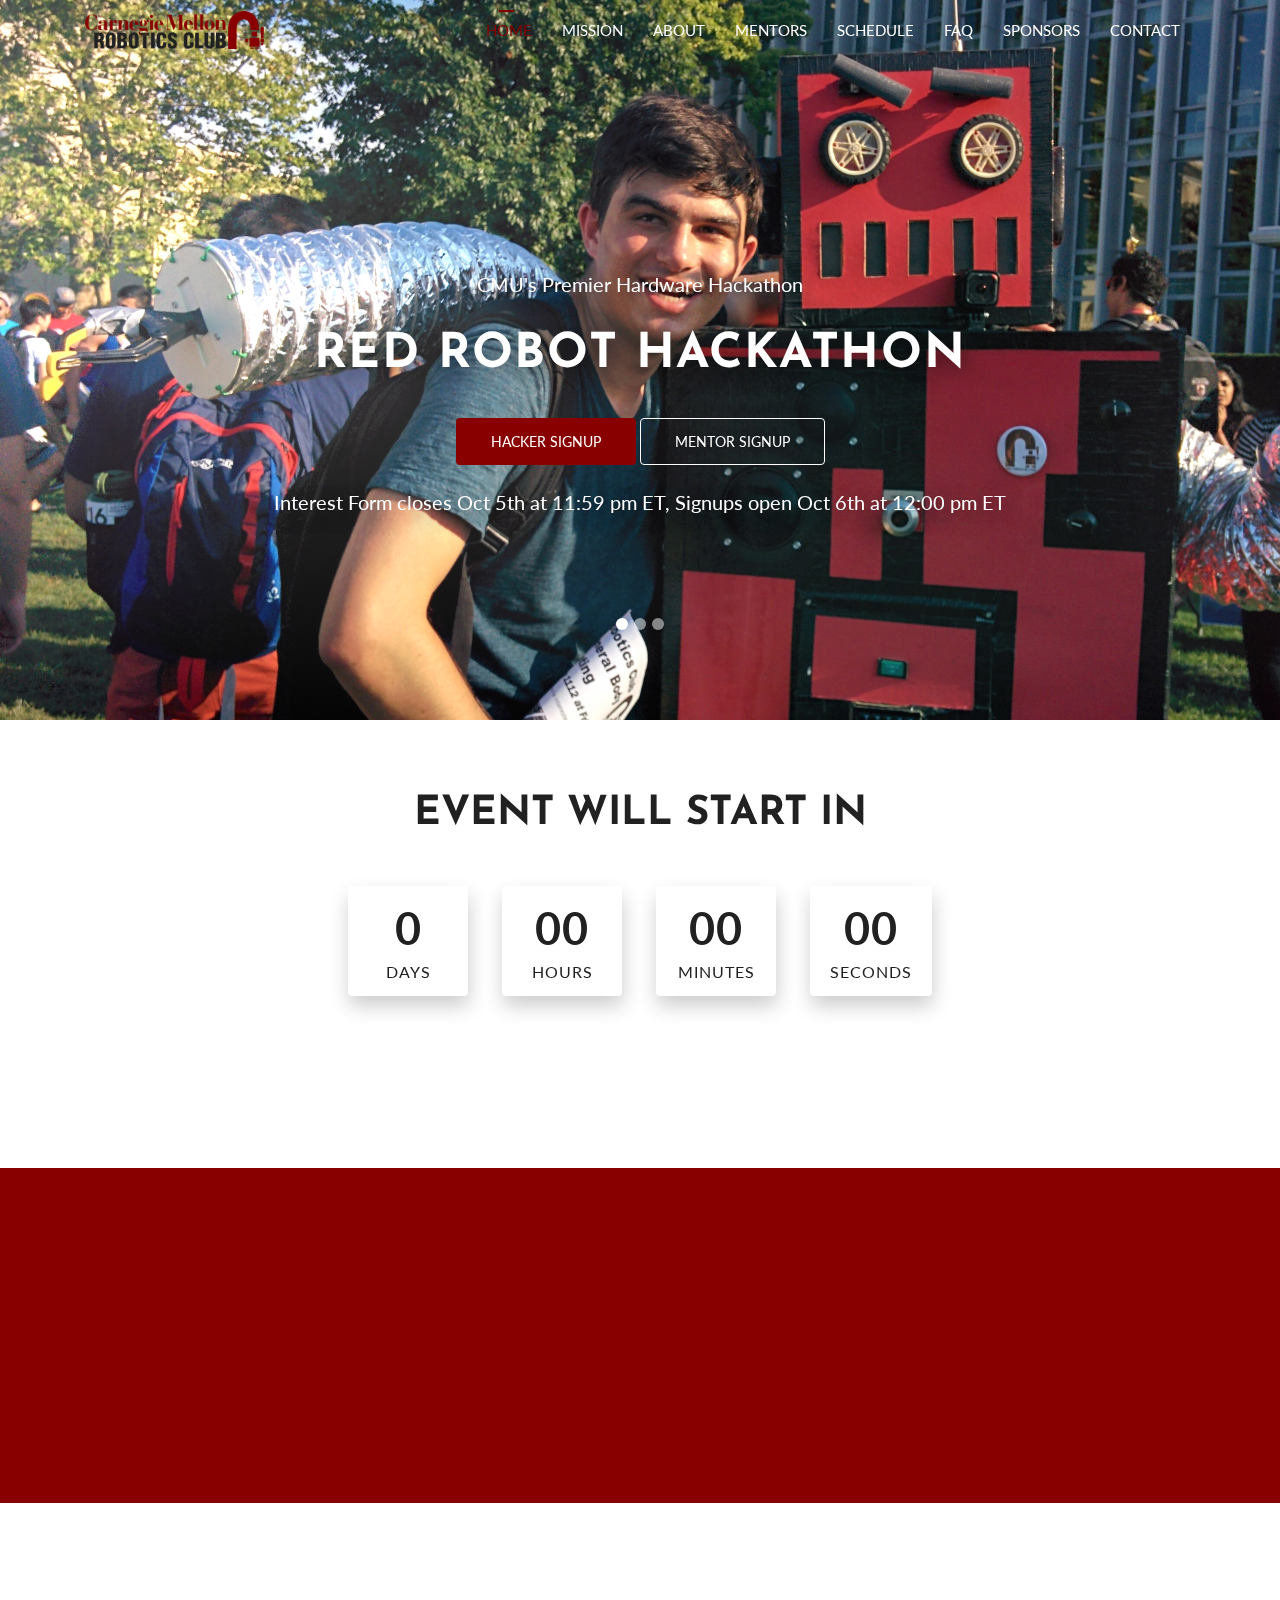
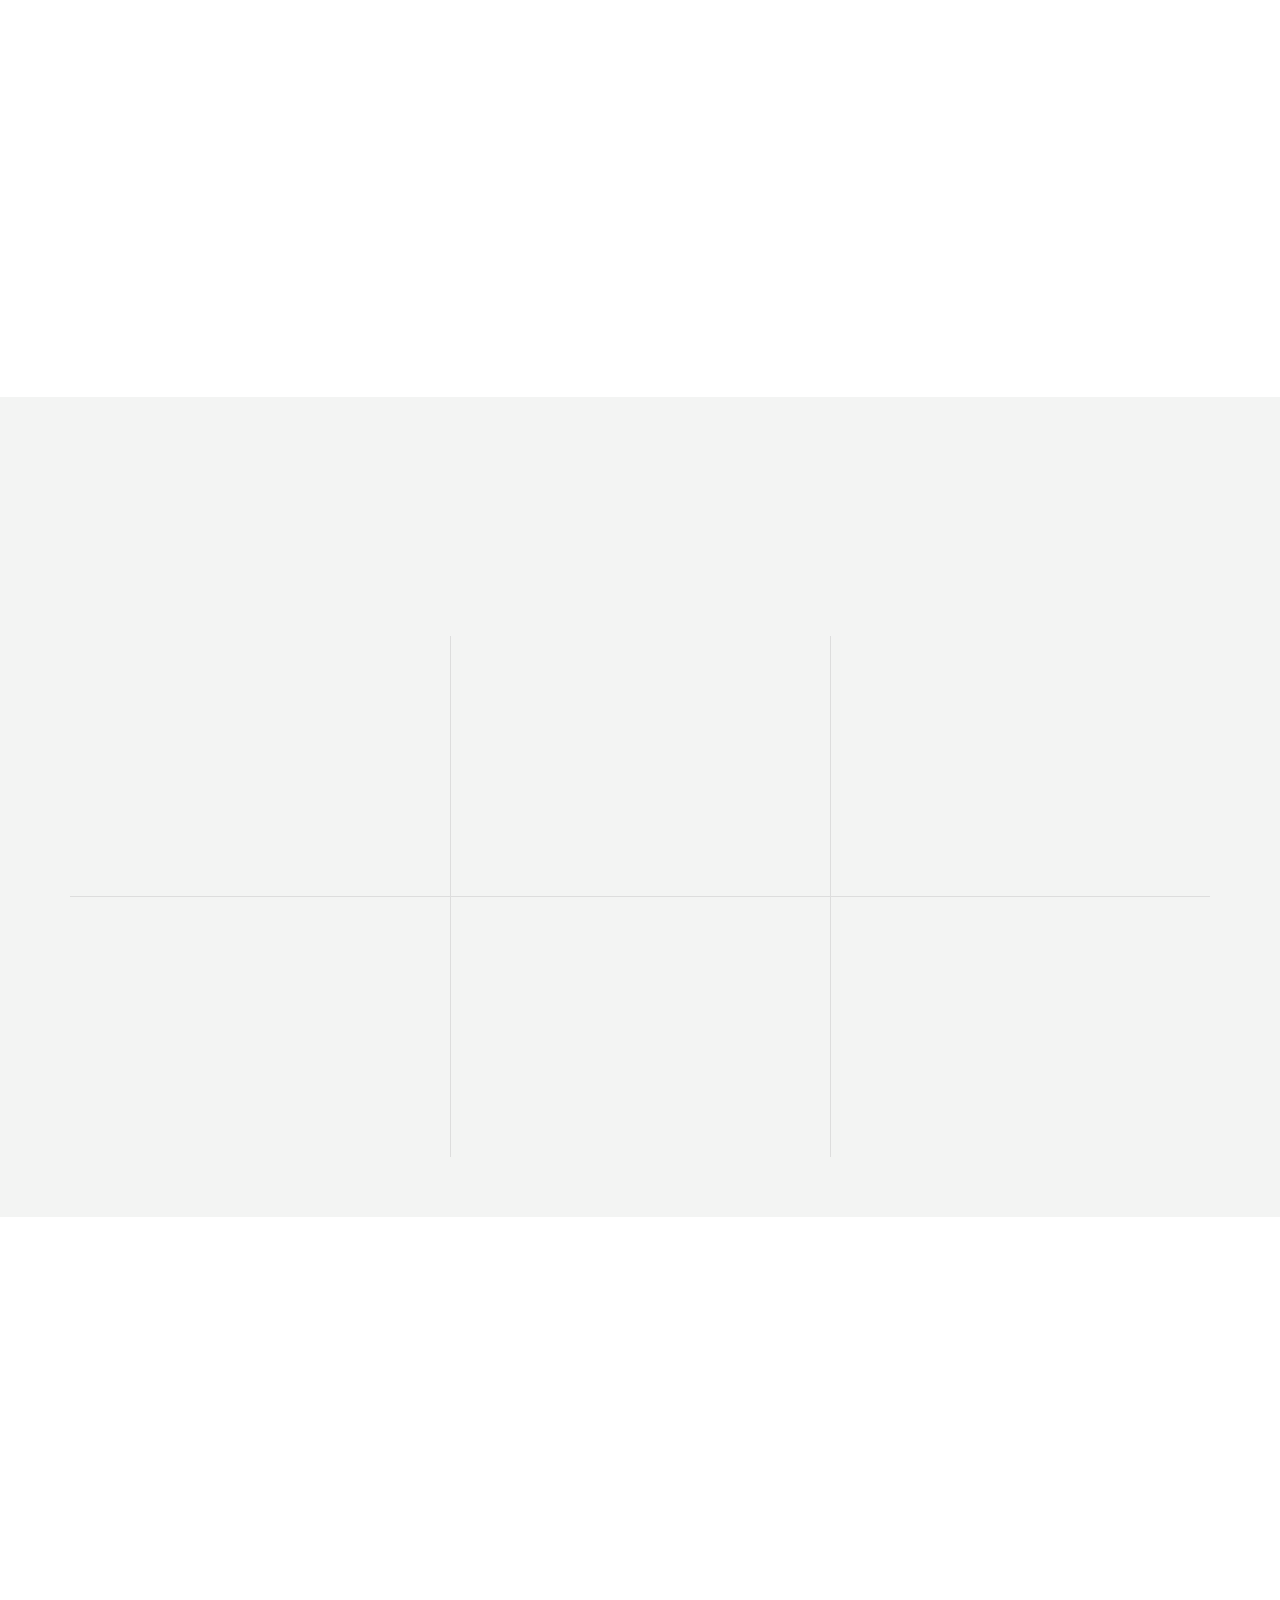
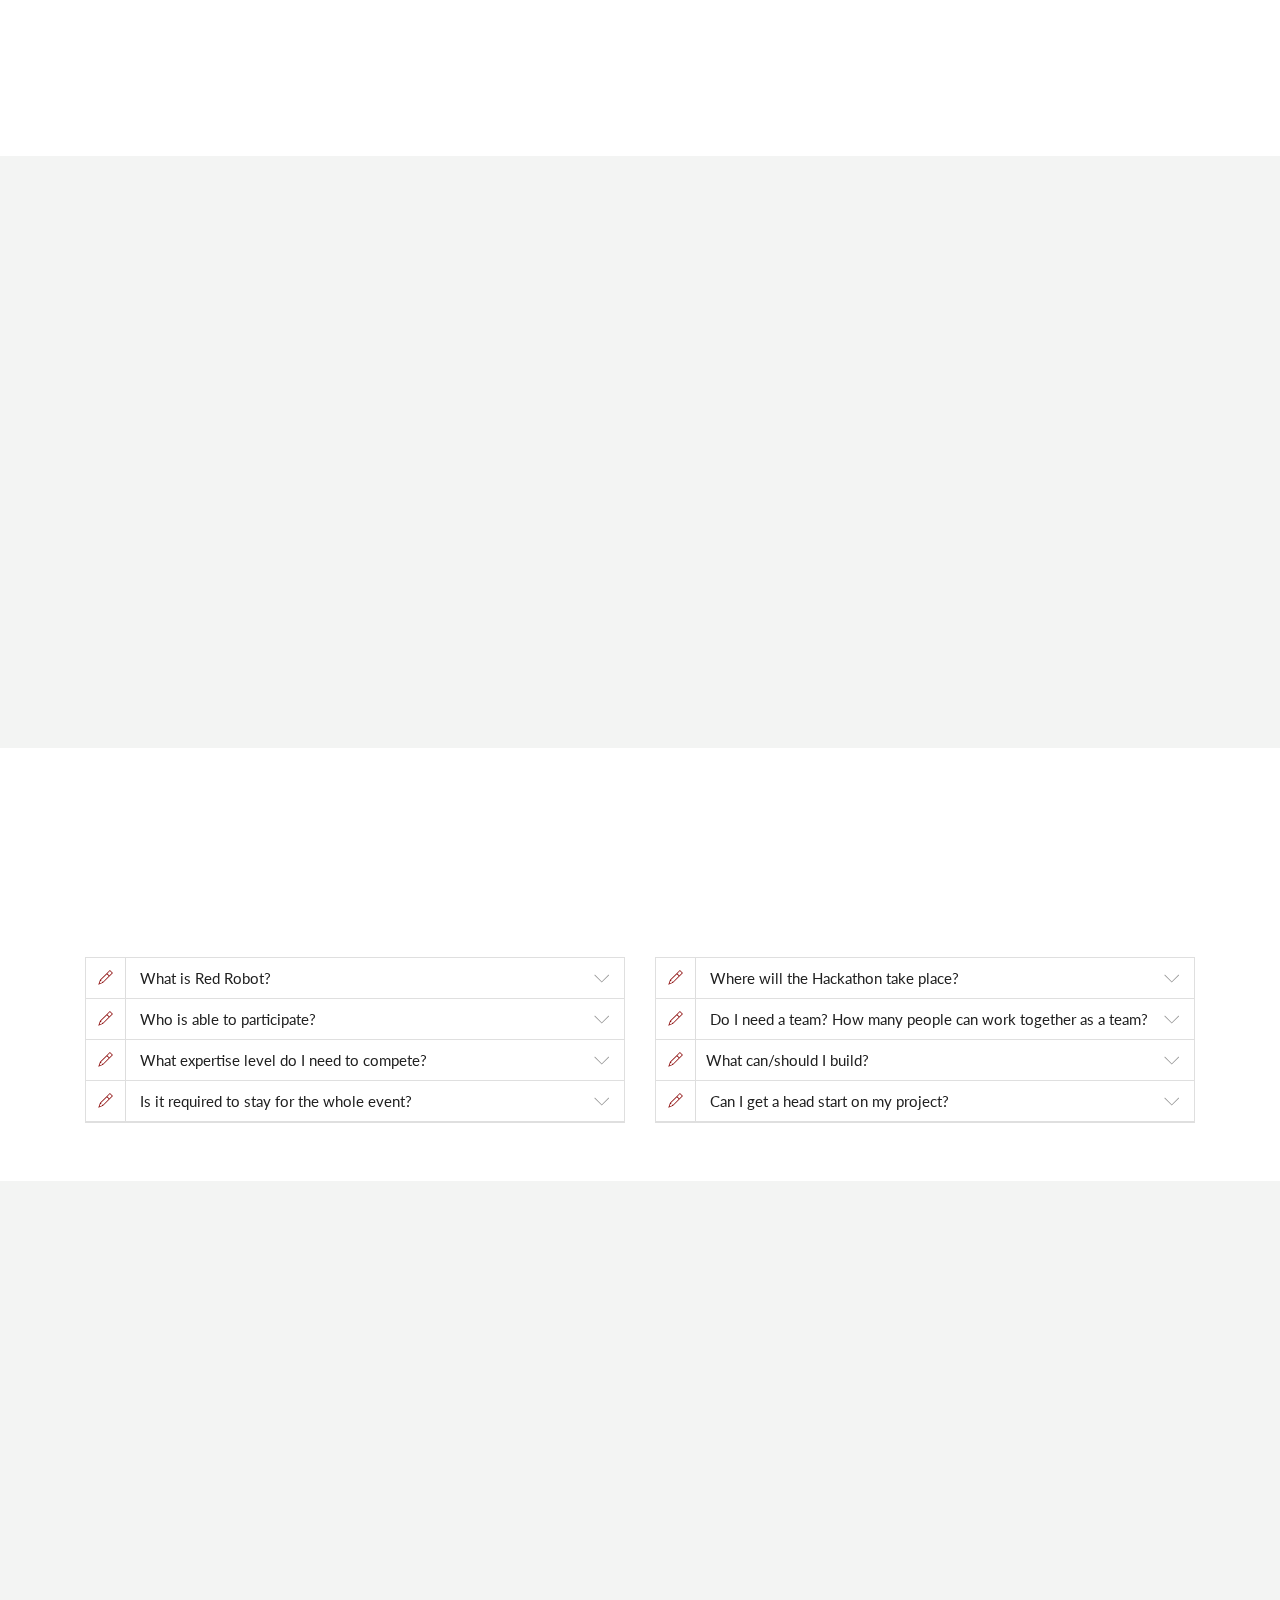
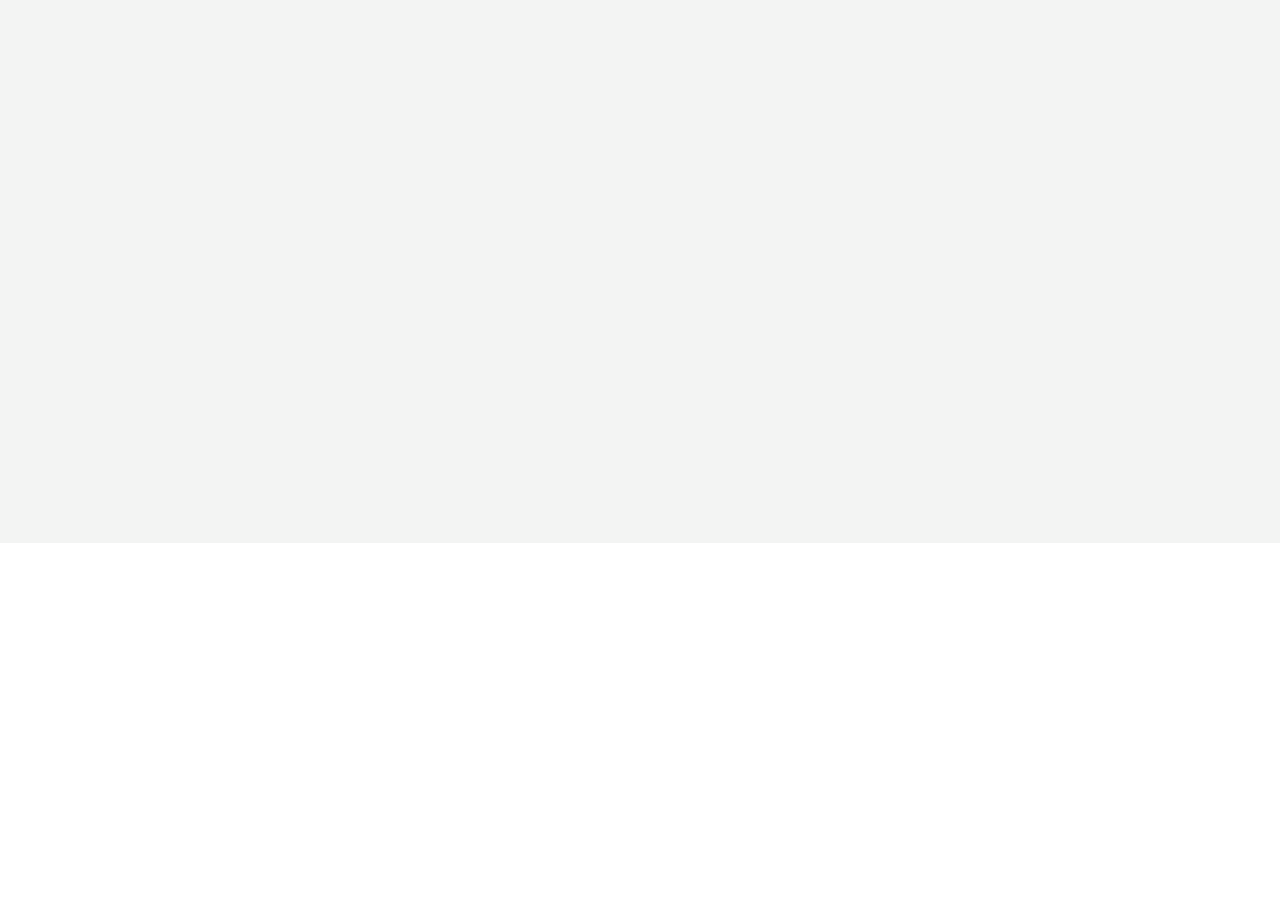
==== commit 4f3c5a55: "Changed website stuff" ====
--- a/index.html
+++ b/index.html
@@ -5,7 +5,7 @@
     <meta charset="utf-8">
     <meta name="viewport" content="width=device-width, initial-scale=1, shrink-to-fit=no">
 
-    <title>Red Robot Hackathon 2018</title>
+    <title>Red Robot Hackathon 2019</title>
     <link rel="shortcut icon" href="assets/img/logo/logo.ico" type="image/x-icon">
 
     <!-- Bootstrap CSS -->
@@ -136,7 +136,7 @@
               <h1 class="wow fadeInDown heading shadowText" data-wow-delay=".4s">Red Robot Hackathon</h1>
               <a href="https://forms.gle/eGQVFXhidcMvMwgv8" class="fadeInLeft wow btn btn-common btn-lg" data-wow-delay=".6s">Hacker Signup</a>
               <a href="https://forms.gle/h8L2u2fwkcALVBHa6" class="fadeInRight wow btn btn-border btn-lg" data-wow-delay=".6s">Mentor Signup</a>
-              <p class="fadeInDown wow shadowText" data-wow-delay=".8s">Signups close Oct 2nd at 11:59 pm ET</p>
+              <p class="fadeInDown wow shadowText" data-wow-delay=".8s">Interest Form closes Oct 5th at 11:59 pm ET, Signups open Oct 6th at 12:00 pm ET</p>
             </div>
           </div>
           <div class="carousel-item">
@@ -146,7 +146,7 @@
               <h1 class="wow fadeInDown heading shadowText" data-wow-delay=".4s">Red Robot Hackathon</h1>
               <a href="https://forms.gle/eGQVFXhidcMvMwgv8" class="fadeInLeft wow btn btn-common btn-lg" data-wow-delay=".6s">Hacker Signup</a>
               <a href="hhttps://forms.gle/h8L2u2fwkcALVBHa" class="fadeInRight wow btn btn-border btn-lg" data-wow-delay=".6s">Mentor Signup</a>
-              <p class="fadeInDown wow shadowText" data-wow-delay=".8s">Signups close Oct 2nd at 11:59 pm ET</p>
+              <p class="fadeInDown wow shadowText" data-wow-delay=".8s">Interest Form closes Oct 5th at 11:59 pm ET, Signups open Oct 6th at 12:00 pm ET</p>
             </div>
           </div>
           <div class="carousel-item">
@@ -156,7 +156,7 @@
               <h1 class="wow fadeInDown heading shadowText" data-wow-delay=".4s">Red Robot Hackathon</h1>
               <a href="https://forms.gle/eGQVFXhidcMvMwgv8 class="fadeInLeft wow btn btn-common btn-lg" data-wow-delay=".6s">Hacker Signup</a>
               <a href="https://forms.gle/h8L2u2fwkcALVBHa6" class="fadeInRight wow btn btn-border btn-lg" data-wow-delay=".6s">Mentor Signup</a>
-              <p class="fadeInDown wow shadowText" data-wow-delay=".8s">Signups close Oct 2nd at 11:59 pm ET</p>
+              <p class="fadeInDown wow shadowText" data-wow-delay=".8s">Interest Form closes Oct 5th at 11:59 pm ET, Signups open Oct 6th at 12:00 pm ET</p>
             </div>
           </div>
         </div>
@@ -210,7 +210,7 @@
           <div class="col-md-6 col-lg-3 col-xs-12 work-counter-widget text-center">
             <div class="counter wow fadeInRight" data-wow-delay="0.6s">
               <div class="icon"><i class="lni-timer"></i></div>
-              <p>October 18 - 20, 2018</p>
+              <p>October 17 - 19, 2019</p>
               <span>Thursday Evening – Saturday Afternoon</span>
             </div>
           </div>
@@ -384,7 +384,7 @@
             help get them reach the finish line. Red Robot Hackathon is open to
             hackers of all skill levels and disciplines, and we need our mentors
             to meet the same criteria. Put another way, if you're thinking about
-            mentoring at all, <a href="https://goo.gl/forms/MZiX1YeYplc6nz7m2">sign up</a>! There will definitely be something for
+            mentoring at all, <a href="https://forms.gle/h8L2u2fwkcALVBHa6">sign up</a>! There will definitely be something for
             you to do.</p>
 
             <h2 class="intro-title">Why You Should Mentor</h2>
@@ -426,7 +426,7 @@
                   <a class="nav-link active" id="thursday-tab" data-toggle="tab" href="#thursday" role="tab" aria-controls="thursday" aria-expanded="true">
                     <div class="item-text">
                       <h4>Thursday</h4>
-                      <h5>18 October</h5>
+                      <h5>17 October</h5>
                     </div>
                   </a>
                 </li>
@@ -434,7 +434,7 @@
                   <a class="nav-link" id="friday-tab" data-toggle="tab" href="#friday" role="tab" aria-controls="friday">
                     <div class="item-text">
                       <h4>Friday</h4>
-                      <h5>19 October</h5>
+                      <h5>18 October</h5>
                     </div>
                   </a>
                 </li>
@@ -442,7 +442,7 @@
                   <a class="nav-link" id="saturday-tab" data-toggle="tab" href="#saturday" role="tab" aria-controls="saturday">
                     <div class="item-text">
                       <h4>Saturday</h4>
-                      <h5>20 October</h5>
+                      <h5>19 October</h5>
                     </div>
                   </a>
                 </li>
@@ -741,9 +741,9 @@
                 </div>
                 <div id="questionFive" class="collapse" aria-labelledby="headingThree" data-parent="#question">
                   <div class="card-body">
-                    Whatever your heart desires! We'll be running a competition
-                    (details kept secret for now) which you can participate in.
-                    Alternatively, you can build your own freeform project.
+                    We'll be running a competition (details kept secret for now) 
+                    which you can participate in. Feel free to test the limits of 
+                    your creativity!
                   </div>
                 </div>
               </div>
@@ -756,9 +756,7 @@
                 <div id="questionSix" class="collapse" aria-labelledby="headingThree" data-parent="#question">
                   <div class="card-body">
                     We respectfully ask that you wait until hacking officially
-                    begins at 9PM on Thursday to begin hacking, so that every
-                    team has an equal and fair chance. Until then, you're
-                    encouraged to brainstorm ideas!
+                    begins, so that every team has an equal and fair chance. 
                   </div>
                 </div>
               </div>
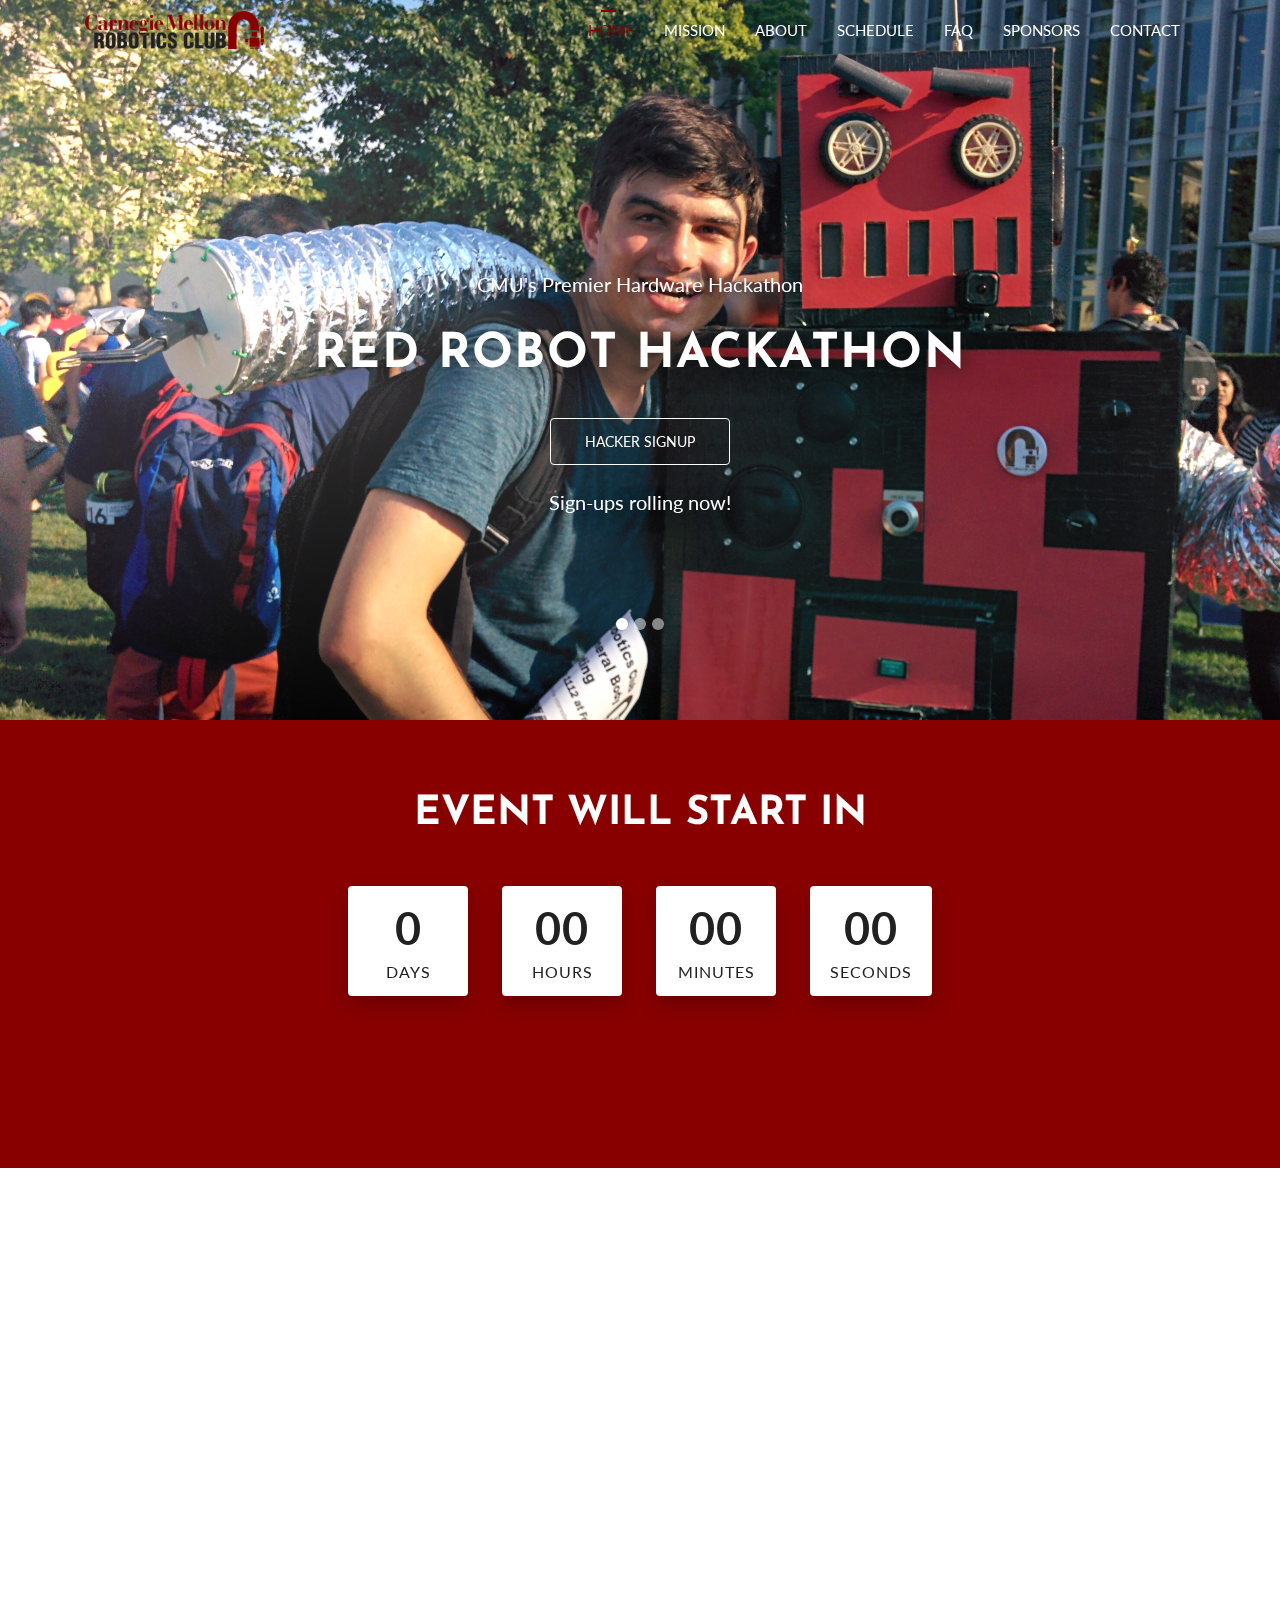
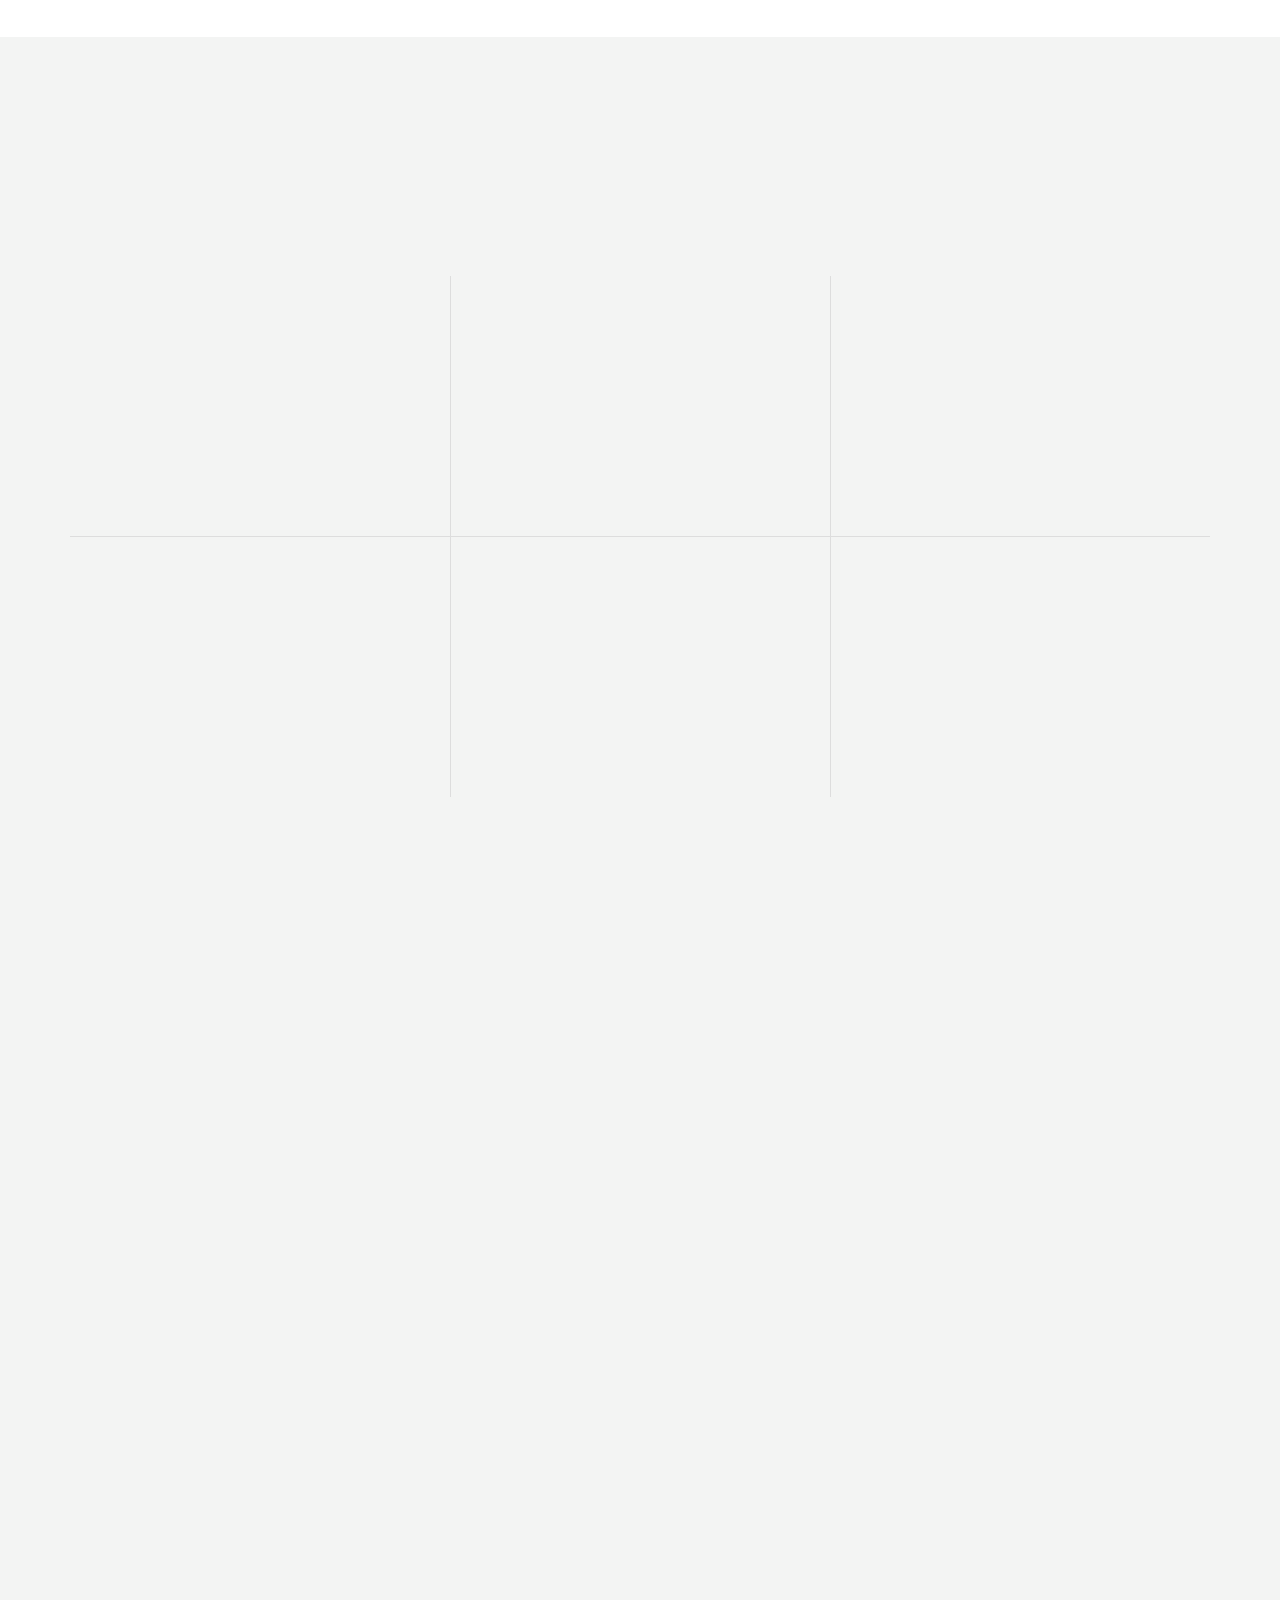
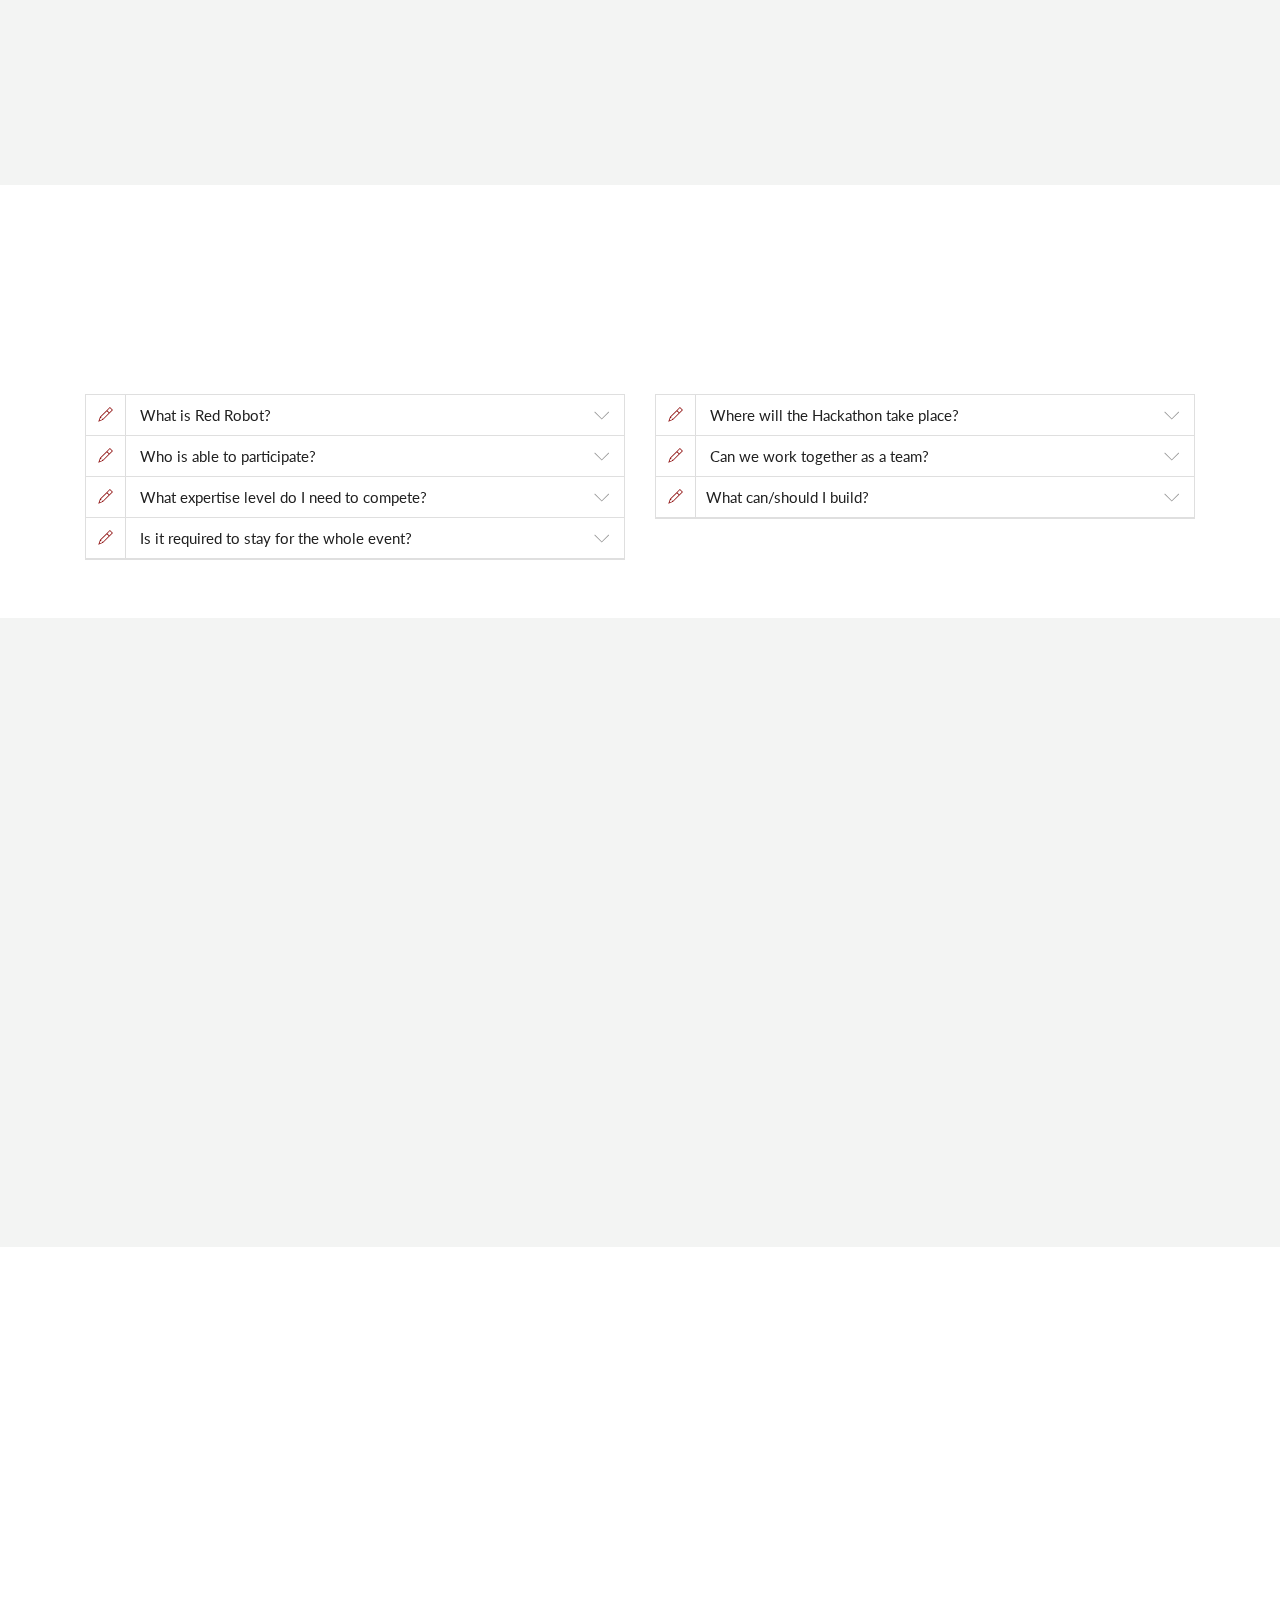
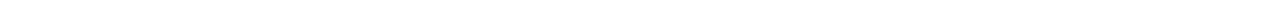
==== commit 10779a47: "Updated for 2020" ====
--- a/index.html
+++ b/index.html
@@ -60,11 +60,11 @@
                   About
                 </a>
               </li>
-              <li class="nav-item">
+              <!--li class="nav-item">
                 <a class="nav-link" href="#event-slides">
                  Mentors
                 </a>
-              </li>
+              </li-->
               <li class="nav-item">
                 <a class="nav-link" href="#schedules">
                  Schedule
@@ -100,9 +100,9 @@
           <li>
             <a class="page-scroll" href="#services">About</a>
           </li>
-          <li>
+          <!--li>
             <a class="page-scroll" href="#event-slides">Mentors</a>
-          </li>
+          </li-->
           <li>
             <a class="page-scroll" href="#chedules">Schedule</a>
           </li>
@@ -134,19 +134,19 @@
             <div class="carousel-caption d-md-block">
               <p class="fadeInUp wow shadowText" data-wow-delay=".6s">CMU's Premier Hardware Hackathon</p>
               <h1 class="wow fadeInDown heading shadowText" data-wow-delay=".4s">Red Robot Hackathon</h1>
-              <a href="https://forms.gle/eGQVFXhidcMvMwgv8" class="fadeInLeft wow btn btn-common btn-lg" data-wow-delay=".6s">Hacker Signup</a>
-              <a href="https://forms.gle/h8L2u2fwkcALVBHa6" class="fadeInRight wow btn btn-border btn-lg" data-wow-delay=".6s">Mentor Signup</a>
-              <p class="fadeInDown wow shadowText" data-wow-delay=".8s">Interest Form closes Oct 5th at 11:59 pm ET, Signups open Oct 6th at 12:00 pm ET</p>
+              <a href="https://forms.gle/nhmQ2VJZ6ocFReN57" class="fadeInLeft wow btn btn-common btn-lg" data-wow-delay=".6s">Hacker Signup</a>
+              <!--a href="https://forms.gle/h8L2u2fwkcALVBHa6" class="fadeInRight wow btn btn-border btn-lg" data-wow-delay=".6s">Mentor Signup</a-->
+              <p class="fadeInDown wow shadowText" data-wow-delay=".8s">Sign-ups rolling now!</p>
             </div>
           </div>
           <div class="carousel-item">
-            <img class="d-block w-100" src="assets/img/slider/slide2.png" alt="Second slide">
+            <img class="d-block w-100" src="assets/img/slider/slide4.png" alt="Second slide">
             <div class="carousel-caption d-md-block">
               <p class="fadeInUp wow shadowText" data-wow-delay=".6s">CMU's Premier Hardware Hackathon</p>
               <h1 class="wow fadeInDown heading shadowText" data-wow-delay=".4s">Red Robot Hackathon</h1>
-              <a href="https://forms.gle/eGQVFXhidcMvMwgv8" class="fadeInLeft wow btn btn-common btn-lg" data-wow-delay=".6s">Hacker Signup</a>
-              <a href="hhttps://forms.gle/h8L2u2fwkcALVBHa" class="fadeInRight wow btn btn-border btn-lg" data-wow-delay=".6s">Mentor Signup</a>
-              <p class="fadeInDown wow shadowText" data-wow-delay=".8s">Interest Form closes Oct 5th at 11:59 pm ET, Signups open Oct 6th at 12:00 pm ET</p>
+              <a href="https://forms.gle/nhmQ2VJZ6ocFReN57" class="fadeInLeft wow btn btn-common btn-lg" data-wow-delay=".6s">Hacker Signup</a>
+              <!--a href="hhttps://forms.gle/h8L2u2fwkcALVBHa" class="fadeInRight wow btn btn-border btn-lg" data-wow-delay=".6s">Mentor Signup</a-->
+              <p class="fadeInDown wow shadowText" data-wow-delay=".8s">Sign-ups rolling now!</p>
             </div>
           </div>
           <div class="carousel-item">
@@ -154,9 +154,19 @@
             <div class="carousel-caption d-md-block">
               <p class="fadeInUp wow shadowText" data-wow-delay=".6s">CMU's Premier Hardware Hackathon</p>
               <h1 class="wow fadeInDown heading shadowText" data-wow-delay=".4s">Red Robot Hackathon</h1>
-              <a href="https://forms.gle/eGQVFXhidcMvMwgv8 class="fadeInLeft wow btn btn-common btn-lg" data-wow-delay=".6s">Hacker Signup</a>
-              <a href="https://forms.gle/h8L2u2fwkcALVBHa6" class="fadeInRight wow btn btn-border btn-lg" data-wow-delay=".6s">Mentor Signup</a>
-              <p class="fadeInDown wow shadowText" data-wow-delay=".8s">Interest Form closes Oct 5th at 11:59 pm ET, Signups open Oct 6th at 12:00 pm ET</p>
+              <a href="https://forms.gle/nhmQ2VJZ6ocFReN57" class="fadeInLeft wow btn btn-common btn-lg" data-wow-delay=".6s">Hacker Signup</a>
+              <!--a href="https://forms.gle/h8L2u2fwkcALVBHa6" class="fadeInRight wow btn btn-border btn-lg" data-wow-delay=".6s">Mentor Signup</a-->
+              <p class="fadeInDown wow shadowText" data-wow-delay=".8s">Sign-ups rolling now!</p>
+            </div>
+          </div>
+           <div class="carousel-item">
+            <img class="d-block w-100" src="assets/img/slider/slide6.jpg" alt="Fifth slide">
+            <div class="carousel-caption d-md-block">
+              <p class="fadeInUp wow shadowText" data-wow-delay=".6s">CMU's Premier Hardware Hackathon</p>
+              <h1 class="wow fadeInDown heading shadowText" data-wow-delay=".4s">Red Robot Hackathon</h1>
+              <a href="https://forms.gle/nhmQ2VJZ6ocFReN57" class="fadeInLeft wow btn btn-common btn-lg" data-wow-delay=".6s">Hacker Signup</a>
+              <!--a href="https://forms.gle/h8L2u2fwkcALVBHa6" class="fadeInRight wow btn btn-border btn-lg" data-wow-delay=".6s">Mentor Signup</a-->
+              <p class="fadeInDown wow shadowText" data-wow-delay=".8s">Sign-ups rolling now!</p>
             </div>
           </div>
         </div>
@@ -175,7 +185,7 @@
     <!-- Header Area wrapper End -->
 
     <!-- Coundown Section Start -->
-    <section class="countdown-timer section-padding">
+    <section class="countdown-timer section-padding-red">
       <div class="container">
         <div class="row text-center">
           <div class="col-md-12 col-sm-12 col-xs-12">
@@ -187,7 +197,7 @@
             <div class="row time-countdown justify-content-center wow fadeInUp" data-wow-delay="0.2s">
               <div id="clock" class="time-count"></div>
             </div>
-            <a href="https://calendar.google.com/calendar/embed?src=85bf0h78fidsgkkgmkktrqasm8%40group.calendar.google.com&ctz=America%2FNew_York" class="btn btn-common wow fadeInUp" data-wow-delay="0.3s">Add to My Calender</a>
+            <a href="https://calendar.google.com/calendar/embed?src=85bf0h78fidsgkkgmkktrqasm8%40group.calendar.google.com&ctz=America%2FNew_York" class="btn btn-common wow fadeInUp" data-wow-delay="0.3s">Add to My Calendar</a>
           </div>
         </div>
       </div>
@@ -195,35 +205,35 @@
     <!-- Coundown Section End -->
 
     <!-- Bar Area Start-->
-    <section class="counter-section section-padding">
+    <!--section class="counter-section section-padding">
       <div class="container">
         <div class="row">
-          <!-- Counter Item -->
-          <div class="col-md-6 col-lg-3 col-xs-12 work-counter-widget text-center">
+          <-- Counter Item -->
+          <!--div class="col-md-6 col-lg-3 col-xs-12 work-counter-widget text-center">
             <div class="counter wow fadeInRight" data-wow-delay="0.3s">
               <div class="icon"><i class="lni-map"></i></div>
               <p>CMU Robotics Club</p>
-              <span>University Center, LL89</span>
-            </div>
-          </div>
+              <span>Wherever you are!</span>
+            </div>
+          </div-->
           <!-- Counter Item -->
-          <div class="col-md-6 col-lg-3 col-xs-12 work-counter-widget text-center">
+          <!--div class="col-md-6 col-lg-3 col-xs-12 work-counter-widget text-center">
             <div class="counter wow fadeInRight" data-wow-delay="0.6s">
               <div class="icon"><i class="lni-timer"></i></div>
-              <p>October 17 - 19, 2019</p>
-              <span>Thursday Evening – Saturday Afternoon</span>
-            </div>
-          </div>
+              <p>February 15 - 21, 2021</p>
+              <span></span>
+            </div>
+          </div-->
           <!-- Counter Item -->
-          <div class="col-md-6 col-lg-3 col-xs-12 work-counter-widget text-center">
+          <!--div class="col-md-6 col-lg-3 col-xs-12 work-counter-widget text-center">
             <div class="counter wow fadeInRight" data-wow-delay="0.9s">
               <div class="icon"><i class="lni-users"></i></div>
               <p>Individual and Team Hackers</p>       
               <span>Teams composed of 2 - 5 members</span>
             </div>
-          </div>
+          </div-->
           <!-- Counter Item -->
-          <div class="col-md-6 col-lg-3 col-xs-12 work-counter-widget text-center">
+          <!--div class="col-md-6 col-lg-3 col-xs-12 work-counter-widget text-center">
             <div class="counter wow fadeInRight" data-wow-delay="1.2s">
               <div class="icon"><i class="lni-coffee-cup"></i></div>
               <p>Free Food & Drinks</p>
@@ -232,7 +242,7 @@
           </div>
         </div>
       </div>
-    </section>
+    </section-->
     <!-- Bar Area End-->
 
     <!-- Mission Section Start -->
@@ -250,17 +260,15 @@
                 We are a group of passionate hackers and makers
                 from the <b>CMU Robotics Club</b> who want spread our love of
                 creating through a hardware-based hackathon. Traditionally, 
-                hardware hacking's barrier of entry has been pretty high. Even after that flash of inspiration, 
-                you still need a pretty expansive collection of parts, tools,
-                and expertise to create your idea. Having gone through this process before, we know
-                just how limiting these obstacles can be. That's why we're here to present
+                hardware hacking's barrier of entry has been pretty high. 
+                Ideas are no good without the access to the parts, tools,
+                and expertise to create your idea. For someone just starting out, figuring out 
+                how to do all of this can be quite intimidating. That's why we're here to present
                 the <b>Red Robot Hackathon</b>: a hardware hackathon designed to help anyone with 
-                any level of experience to bring their idea to life! 
+                any level of experience get started with designing and playing with hardware! 
                 <br/><br/>
-                Red Robot aims to break down the border between novices and hacking by providing a complete network of support for beginner and expert makers alike. Each team will get a <b>starter kit</b> of parts, which can be used for your own 
-                hacking or to participate in our <i>secret competition</i>.
-                Qualified <b>mentors</b> are available to help all hackers -- from those learning how to blink an LED
-                to those pushing the boundaries of what's possible. In addition, plenty of food,
+                Red Robot aims to break down the border between novices and hacking by providing a complete network of support for beginner and expert makers alike. Each team will get a <b>starter kit</b> of parts and compete in a series of mini-challenges designed to prepare them for the <i>secret competition</i>.
+                Qualified <b>mentors</b> are available to help all hackers. In addition, plenty of food,
                 drinks, and <b>prizes</b> will be provided to fuel you and your project.
 
                 We can't wait to see what you make!
@@ -279,7 +287,7 @@
           <div class="col-12">
             <div class="section-title-header text-center">
               <h1 class="section-title wow fadeInUp" data-wow-delay="0.2s">Why Red Robot?</h1>
-              <p class="wow fadeInDown" data-wow-delay="0.2s">Why should you spend your weekend at Red Robot Hackathon?</p>
+              <p class="wow fadeInDown" data-wow-delay="0.2s">Why should you spend time at Red Robot Hackathon?</p>
             </div>
           </div>
         </div>
@@ -292,7 +300,7 @@
               </div>
               <div class="services-content">
                 <h3><a href="#" onclick="return false;">Beginner Friendly</a></h3>
-                <p>We'll have instructions on how to build a robot from the starter kit, which you can expand on and use to participate in our secret competition!</p>
+                <p>Instructions on how to build a robot from the starter kit will be provided!</p>
               </div>
             </div>
           </div>
@@ -304,7 +312,7 @@
               </div>
               <div class="services-content">
                 <h3><a href="#" onclick="return false;">Mentorship</a></h3>
-                <p>Mentors will be available all weekend to help with anything and everything related to hardware hacking!</p>
+                <p>Mentors will be available on Zoom and Piazza to help with anything and everything!</p>
               </div>
             </div>
           </div>
@@ -316,7 +324,7 @@
               </div>
               <div class="services-content">
                 <h3><a href="#" onclick="return false;">Networking</a></h3>
-                <p>Meet new people who share your interests, hang out with your team, and make friends with all of our generous sponsors!</p>
+                <p>Meet new people who share your interests, hang out with fellow club members online, and make friends with all of our cool sponsors!</p>
               </div>
             </div>
           </div>
@@ -328,7 +336,7 @@
               </div>
               <div class="services-content">
                 <h3><a href="#" onclick="return false;">Prizes</a></h3>
-                <p>No hackathon would be complete without prizes. We'll have awards for both freeform hacking and our secret competition!</p>
+                <p>No hackathon would be complete without prizes! Prizes will be awarded for both mini-challenges and the secret competition!</p>
               </div>
             </div>
           </div>
@@ -340,7 +348,7 @@
               </div>
               <div class="services-content">
                 <h3><a href="#" onclick="return false;">Inspiration</a></h3>
-                <p>Bring the project you've always dreamed of to life, and be inspired by those around you doing the same thing!</p>
+                <p>Learn the basic ins and outs of building hardware projects!</p>
               </div>
             </div>
           </div>
@@ -352,7 +360,7 @@
               </div>
               <div class="services-content">
                 <h3><a href="#" onclick="return false;">Swag</a></h3>
-                <p>You'll get to keep the projects you make (including the starter kits), and get a Red Robot Hackathon t-shirt too!</p>
+                <p>You'll get to keep the projects you make and get a Red Robot Hackathon t-shirt too!</p>
               </div>
             </div>
           </div>
@@ -362,13 +370,13 @@
     <!-- Why Us Section End -->
 
     <!-- Mentorship Section Start -->
-    <section id="event-slides" class="section-padding">
+    <!--section id="event-slides" class="section-padding">
       <div class="container">
         <div class="row">
           <div class="col-12">
             <div class="section-title-header text-center">
               <h1 class="section-title wow fadeInUp" data-wow-delay="0.2s">Mentorship</h1>
-              <!-- <p class="wow fadeInDown" data-wow-delay="0.2s">TBD</p> -->
+              <<p class="wow fadeInDown" data-wow-delay="0.2s">TBD</p> >
             </div>
           </div>
           <div class="col-md-6 col-lg-6 col-xs-12 wow fadeInRight" data-wow-delay="0.3s">
@@ -378,12 +386,10 @@
           </div>
           <div class="col-md-6 col-lg-6 col-xs-12 wow fadeInLeft" data-wow-delay="0.3s">
             <p class="intro-desc">Mentors are the lifeblood of any hackathon.
-            All of our hackers will be pushing their limits and trying new
-            things as they build their projects. They'll no doubt come across
+            Many of our hackers will be trying new things as they build their projects. 
+            They'll no doubt come across
             obstacles and stumbling blocks, and they'll be relying on you to
-            help get them reach the finish line. Red Robot Hackathon is open to
-            hackers of all skill levels and disciplines, and we need our mentors
-            to meet the same criteria. Put another way, if you're thinking about
+            help get them reach the finish line. Put another way, if you're thinking about
             mentoring at all, <a href="https://forms.gle/h8L2u2fwkcALVBHa6">sign up</a>! There will definitely be something for
             you to do.</p>
 
@@ -393,13 +399,12 @@
                   other mentors and our hackers!</li>
               <li><i class="lni-heart-filled"></i> Share your experience and
                   talk about your work with students!</li>
-              <li><i class="lni-heart-filled"></i> Receive our (and the
-                  hackers') undying love and appreciation!</li>
+              <li><i class="lni-heart-filled"></i> Receive undying love and appreciation!</li>
             </ul>
           </div>
         </div>
       </div>
-    </section>
+    </section-->
     <!-- Mentorship Section End -->
     
 
@@ -423,26 +428,58 @@
             <div class="table-responsive">
               <ul class="nav nav-tabs" id="myTab" role="tablist">
                 <li class="nav-item">
-                  <a class="nav-link active" id="thursday-tab" data-toggle="tab" href="#thursday" role="tab" aria-controls="thursday" aria-expanded="true">
+                  <a class="nav-link active" id="tab-1" data-toggle="tab" href="#t1" role="tab" aria-controls="t1" aria-expanded="true">
                     <div class="item-text">
-                      <h4>Thursday</h4>
-                      <h5>17 October</h5>
+                      <h4>Saturday</h4>
+                      <h5>3 October</h5>
                     </div>
                   </a>
                 </li>
                 <li class="nav-item">
-                  <a class="nav-link" id="friday-tab" data-toggle="tab" href="#friday" role="tab" aria-controls="friday">
+                  <a class="nav-link" id="tab-2" data-toggle="tab" href="#t2" role="tab" aria-controls="t2">
                     <div class="item-text">
-                      <h4>Friday</h4>
-                      <h5>18 October</h5>
+                      <h4>Saturday</h4>
+                      <h5>24 October</h5>
                     </div>
                   </a>
                 </li>
                 <li class="nav-item">
-                  <a class="nav-link" id="saturday-tab" data-toggle="tab" href="#saturday" role="tab" aria-controls="saturday">
+                  <a class="nav-link" id="tab-3" data-toggle="tab" href="#t3" role="tab" aria-controls="saturday">
                     <div class="item-text">
                       <h4>Saturday</h4>
-                      <h5>19 October</h5>
+                      <h5>7 November</h5>
+                    </div>
+                  </a>
+                </li>
+                <li class="nav-item">
+                  <a class="nav-link" id="tab-4" data-toggle="tab" href="#t4" role="tab" aria-controls="saturday">
+                    <div class="item-text">
+                      <h4>Saturday</h4>
+                      <h5>21 November</h5>
+                    </div>
+                  </a>
+                </li>
+                <li class="nav-item">
+                  <a class="nav-link" id="tab-5" data-toggle="tab" href="#t5" role="tab" aria-controls="saturday">
+                    <div class="item-text">
+                      <h4>Tuesday</h4>
+                      <h5>15 December</h5>
+                    </div>
+                  </a>
+                </li>
+                <li class="nav-item">
+                  <a class="nav-link" id="tab-6" data-toggle="tab" href="#t6" role="tab" aria-controls="saturday">
+                    <div class="item-text">
+                      <h4>Monday</h4>
+                      <h5>1 February</h5>
+                    </div>
+                  </a>
+                </li>
+                <li class="nav-item">
+                  <a class="nav-link" id="tab-7" data-toggle="tab" href="#t7" role="tab" aria-controls="saturday">
+                    <div class="item-text">
+                      <h4>Monday-Sunday</h4>
+                      <h5>15-21 February</h5>
                     </div>
                   </a>
                 </li>
@@ -451,7 +488,7 @@
           </div>
           <div class="schedule-tab-content col-md-9 col-lg-9 col-xs-12 clearfix">
             <div class="tab-content" id="myTabContent">
-              <div class="tab-pane fade show active" id="thursday" role="tabpanel" aria-labelledby="thursday-tab">
+              <div class="tab-pane fade show active" id="t1" role="tabpanel" aria-labelledby="thursday-tab">
                 <div id="accordion">
                   <div class="card">
                     <div id="headingOne">
@@ -459,54 +496,15 @@
                         <div class="images-box">
                           <img class="img-fluid" src="assets/img/speaker/marga.jpg" alt="">
                         </div>                     
-                        <span class="time">TBD</span>
-                        <h4>Kickoff Mixer</h4>
-                        <h5 class="name">Andy's Alcove (CUC)</h5>
+                        <span class="time">12 AM</span>
+                        <h4>TinkerCAD Challenge Release!</h4>
                       </div>
                     </div>
-                    <div id="collapseOne" class="collapse" aria-labelledby="headingOne" data-parent="#accordion">
-                      <div class="card-body">
-                        <p>Meet fellow hackers, brainstorm ideas, see the tech, and enjoy dinner!</p>
-                      </div>
-                    </div>
-                  </div>
-                  <div class="card">
-                    <div id="headingTwo">
-                      <div class="collapsed card-header" data-toggle="collapse" data-target="#collapseTwo" aria-expanded="false" aria-controls="collapseTwo">
-                        <div class="images-box">
-                          <img class="img-fluid" src="assets/img/speaker/mick.jpg" alt="">
-                        </div>                     
-                        <span class="time">TBD</span>
-                        <h4>Kickoff</h4>
-                        <h5 class="name">Andy's Alcove (CUC)</h5>
-                      </div>
-                    </div>
-                    <div id="collapseTwo" class="collapse" aria-labelledby="headingTwo" data-parent="#accordion">
-                      <div class="card-body">
-                        <p>Official Introduction by CMU Robotics Club</p>
-                      </div>
-                    </div>
-                  </div>
-                  <div class="card">
-                    <div id="headingThree">
-                      <div class="collapsed card-header" data-toggle="collapse" data-target="#collapseThree" aria-expanded="false" aria-controls="collapseThree">
-                        <div class="images-box">
-                          <img class="img-fluid" src="assets/img/speaker/rc.png" alt="">
-                        </div>                     
-                        <span class="time">TBD</span>
-                        <h4>Hacking Commences</h4>
-                        <h5 class="name">Robotics Club & Andy's Alcove (CUC)</h5>
-                      </div>
-                    </div>
-                    <div id="collapseThree" class="collapse" aria-labelledby="headingThree" data-parent="#accordion">
-                      <div class="card-body">
-                        <p>Recieve starter kits and begin hacking!</p>
-                      </div>
-                    </div>
-                  </div>
-                </div>
-              </div>
-              <div class="tab-pane fade" id="friday" role="tabpanel" aria-labelledby="friday-tab">
+                  </div>
+                </div>
+            </div>
+
+              <div class="tab-pane fade" id="t2" role="tabpanel" aria-labelledby="t2">
                 <div id="accordion2">
                   <div class="card">
                     <div id="headingOne2">
@@ -514,113 +512,111 @@
                         <div class="images-box">
                           <img class="img-fluid" src="assets/img/speaker/bagel_rz.png" alt="">
                         </div>                     
-                        <span class="time">TBD</span>
-                        <h4>Breakfast</h4>
-                        <h5 class="name">Robotics Club & Andy's Alcove (CUC)</h5>
+                        <span class="time">12 AM</span>
+                        <h4>Mini-Challenge 1 Release!</h4>
                       </div>
                     </div>
-                    <div id="collapseOne2" class="collapse" aria-labelledby="headingOne2" data-parent="#accordion2">
-                      <div class="card-body">
-                        <p>Enjoy a healthy breakfast after a long night of hacking!</p>
-                      </div>
-                    </div>
-                  </div>
-
-                  <div class="card">
-                    <div id="headingThree2">
-                      <div class="collapsed card-header" data-toggle="collapse" data-target="#collapseThree2" aria-expanded="false" aria-controls="collapseThree2">
-                        <div class="images-box">
-                          <img class="img-fluid" src="assets/img/speaker/gyro_rz.png" alt="">
-                        </div>                     
-                        <span class="time">TBD/span>
-                        <h4>Lunch</h4>
-                        <h5 class="name">Robotics Club and Andy's Alcove (CUC)</h5>
-                      </div>
-                    </div>
-                    <div id="collapseThree2" class="collapse" aria-labelledby="headingThree2" data-parent="#accordion2">
-                      <div class="card-body">
-                        <p>Food is to be decided. Have suggestions? Email us!</p>
-                      </div>
-                    </div>
-                  </div>
-
-                  <div class="card">
-                    <div id="headingFour2">
-                      <div class="collapsed card-header" data-toggle="collapse" data-target="#collapseFour2" aria-expanded="false" aria-controls="collapseFour2">
-                        <div class="images-box">
-                          <img class="img-fluid" src="assets/img/speaker/pasta.jpg" alt="">
-                        </div>                     
-                        <span class="time">TBD</span>
-                        <h4>Dinner</h4>
-                        <h5 class="name">Robotics Club and Andy's Alcove (CUC)</h5>
-                      </div>
-                    </div>
-                    <div id="collapseFour2" class="collapse" aria-labelledby="headingFour2" data-parent="#accordion2">
-                      <div class="card-body">
-                        <p>Food is to be decided. Have suggestions? Email us!</p>
-                      </div>
-                    </div>
-                  </div>
-
-                </div>
-              </div>
-
-              <div class="tab-pane fade" id="saturday" role="tabpanel" aria-labelledby="saturday-tab">
+                </div>
+              </div>
+          </div>
+
+              <div class="tab-pane fade" id="t3" role="tabpanel" aria-labelledby="t3">
                 <div id="accordion3">
                   <div class="card">
                     <div id="headingOne3">
                       <div class="collapsed card-header" data-toggle="collapse" data-target="#collapseOne3" aria-expanded="false" aria-controls="collapseOne3">
                         <div class="images-box">
-                          <img class="img-fluid" src="assets/img/speaker/bagel_rz.png" alt="">
+                          <img class="img-fluid" src="assets/img/speaker/mick.jpg" alt="">
                         </div>                     
-                        <span class="time">TBD/span>
-                        <h4>Breakfast</h4>
-                        <h5 class="name">Robotics Club and Andy's Alcove (CUC)</h5>
+                        <span class="time">12 AM </span>
+                        <h4>Mini-Challenge 2 Release!</h4>
                       </div>
                     </div>
-                    <div id="collapseOne3" class="collapse" aria-labelledby="headingOne3" data-parent="#accordion3">
-                      <div class="card-body">
-                        <p>Food is to be decided. Have suggestions? Email us!</p>
+                    
+                  </div>
+                </div>
+              </div>
+
+              <div class="tab-pane fade" id="t4" role="tabpanel" aria-labelledby="t4">
+                <div id="accordion4">
+                  <div class="card">
+                    <div id="headingOne4">
+                      <div class="collapsed card-header" data-toggle="collapse" data-target="#collapseOne4" aria-expanded="false" aria-controls="collapseOne4">
+                        <div class="images-box">
+                          <img class="img-fluid" src="assets/img/speaker/marga.jpg" alt="">
+                        </div>                     
+                        <span class="time">12 AM </span>
+                        <h4>Mini-Challenge 3 Release!</h4>
                       </div>
                     </div>
                   </div>
+                </div>
+              </div>
+
+              <div class="tab-pane fade" id="t5" role="tabpanel" aria-labelledby="t5">
+                <div id="accordion5">
                   <div class="card">
-                    <div id="headingTwo3">
-                      <div class="collapsed card-header" data-toggle="collapse" data-target="#collapseTwo3" aria-expanded="false" aria-controls="collapseTwo3">
+                    <div id="headingOne5">
+                      <div class="collapsed card-header" data-toggle="collapse" data-target="#collapseOne5" aria-expanded="false" aria-controls="collapseOne5">
+                        <div class="images-box">
+                          <img class="img-fluid" src="assets/img/speaker/pasta.jpg" alt="">
+                        </div>                     
+                        <span class="time">12 AM </span>
+                        <h4>Mini-Challenge 4 Release!</h4>
+                      </div>
+                    </div>
+                  </div>
+                </div>
+              </div>
+
+              <div class="tab-pane fade" id="t5" role="tabpanel" aria-labelledby="t5">
+                <div id="accordion5">
+                  <div class="card">
+                    <div id="headingOne5">
+                      <div class="collapsed card-header" data-toggle="collapse" data-target="#collapseOne5" aria-expanded="false" aria-controls="collapseOne5">
+                        <div class="images-box">
+                          <img class="img-fluid" src="assets/img/speaker/pasta.jpg" alt="">
+                        </div>                     
+                        <span class="time">12 AM </span>
+                        <h4>Mini-Challenge 4 Release!</h4>
+                      </div>
+                    </div>
+                  </div>
+                </div>
+              </div>
+
+              <div class="tab-pane fade" id="t6" role="tabpanel" aria-labelledby="t6">
+                <div id="accordion5">
+                  <div class="card">
+                    <div id="headingOne6">
+                      <div class="collapsed card-header" data-toggle="collapse" data-target="#collapseOne5" aria-expanded="false" aria-controls="collapseOne5">
                         <div class="images-box">
                           <img class="img-fluid" src="assets/img/speaker/mick.jpg" alt="">
                         </div>                     
-                        <span class="time">TBD</span>
-                        <h4>Presentations</h4>
-                        <h5 class="name">Robotics Club and Andy's Alcove (CUC)</h5>
+                        <span class="time">12 AM </span>
+                        <h4>All Mini-Challenge Deadline!</h4>
                       </div>
                     </div>
-                    <div id="collapseTwo3" class="collapse" aria-labelledby="headingTwo3" data-parent="#accordion3">
-                      <div class="card-body">
-                        <p>Teams present their projects to fellow hackers and a
-                        panel of qualified judges!</p>
-                      </div>
-                    </div>
-                  </div>
+                  </div>
+                </div>
+              </div>
+
+              <div class="tab-pane fade" id="t7" role="tabpanel" aria-labelledby="t7">
+                <div id="accordion5">
                   <div class="card">
-                    <div id="headingThree3">
-                      <div class="collapsed card-header" data-toggle="collapse" data-target="#collapseThree3" aria-expanded="false" aria-controls="collapseThree3">
+                    <div id="headingOne5">
+                      <div class="collapsed card-header" data-toggle="collapse" data-target="#collapseOne5" aria-expanded="false" aria-controls="collapseOne5">
                         <div class="images-box">
                           <img class="img-fluid" src="assets/img/speaker/cup.png" alt="">
                         </div>                     
-                        <span class="time">TBD</span>
-                        <h4>Judging</h4>
-                        <h5 class="name">Robotics Club and Andy's Alcove (CUC)</h5>
+                        <span class="time">12 AM </span>
+                        <h4>Secret Competition!</h4>
                       </div>
                     </div>
-                    <div id="collapseThree3" class="collapse" aria-labelledby="headingThree3" data-parent="#accordion3">
-                      <div class="card-body">
-                        <p>Judges present the winning projects and award prizes!</p>
-                      </div>
-                    </div>
-                  </div>
-                </div>
-              </div>
+                  </div>
+                </div>
+              </div>
+
             </div>
           </div>
         </div>
@@ -655,7 +651,7 @@
                 <div id="questionOne" class="collapse" aria-labelledby="headingOne" data-parent="#question">
                   <div class="card-body">
                     A hardware hackathon for the CMU community, hosted by the
-                    Robotics Club over Midsemester break.
+                    Robotics Club.
                   </div>
                 </div>
               </div>
@@ -667,11 +663,7 @@
                 </div>
                 <div id="questionTwo" class="collapse" aria-labelledby="headingTwo" data-parent="#question">
                   <div class="card-body">
-                      While participation in the hackathon is open to all, we're
-                      specifically trying to introduce beginners to hardware
-                      hacking. If you're particularly experienced, we ask that
-                      you consider signing up as a
-                      <a href="#event-slides">mentor</a>.
+                      Our competition is geared toward beginners experiment with robotics and hardware.
                   </div>
                 </div>
               </div>
@@ -683,7 +675,7 @@
                 </div>
                 <div id="questionThree" class="collapse" aria-labelledby="headingThree" data-parent="#question">
                   <div class="card-body">
-                    None! There will be plenty of mentors around ready to help teams learn skills and use club resources to bring your idea to life!
+                    None! Mentorship and a series of beginner-friendly mini-challenges will help teams learn skills and compete in our secret competition!
                   </div>
                 </div>
               </div>
@@ -695,7 +687,7 @@
                 </div>
                 <div id="questionFour" class="collapse" aria-labelledby="headingThree" data-parent="#question">
                   <div class="card-body">
-                    Definitely not! There will always be an officer around to keep the club, and shop, open if needed, however it is not mandatory to stay for the entire 36 hour hacking session. We only ask that you attend the judging ceremony at the end.
+                    Definitely not! Participants are free to work however they want, and mentors will remotely help on Piazza and Zoom on their own time. We only ask that those who want to participate as a mentor or competitor do their best to fulfill their part.
                   </div>
                 </div>
               </div>
@@ -711,25 +703,20 @@
                 </div>
                 <div id="questionOne2" class="collapse" aria-labelledby="headingOne" data-parent="#question">
                   <div class="card-body">
-                    Hackers can use resources and tools in the Robotics Club,
-                    but the majority of work should take place in Andy's Alcove,
-                    both of which are located in the University Center basement,
-                    near the PNC office.
+                    Due to the on-going pandemic, this year's competition will be held remotely.
                   </div>
                 </div>
               </div>
               <div class="card">
                 <div class="card-header" id="headingTwo2">
                     <div class="header-title" data-toggle="collapse" data-target="#questionTwo2" aria-expanded="false" aria-controls="questionTwo">
-                      <i class="lni-pencil"></i>  Do I need a team? How many people can work together as a team?
+                      <i class="lni-pencil"></i>  Can we work together as a team?
                     </div>
                 </div>
                 <div id="questionTwo2" class="collapse" aria-labelledby="headingTwo" data-parent="#question">
                   <div class="card-body">
-                    It is recommended that people work in teams of 2-5 people.
-                    If you need help creating a team, register and we will help
-                    you find team members! Also, be sure to attend the mixer to
-                    meet potential team members!
+                    Due to the nature of the challenge, this year the competition is individual. Feel free to 
+                    discuss with others, but individuals will need to submit their own projects. 
                   </div>
                 </div>
               </div>
@@ -747,7 +734,7 @@
                   </div>
                 </div>
               </div>
-              <div class="card">
+              <!--div class="card">
                 <div class="card-header" id="headingThree">
                   <div class="header-title" data-toggle="collapse" data-target="#questionSix" aria-expanded="false" aria-controls="questionSix">
                     <i class="lni-pencil"></i>  Can I get a head start on my project?
@@ -759,7 +746,7 @@
                     begins, so that every team has an equal and fair chance. 
                   </div>
                 </div>
-              </div>
+              </div-->
             </div>
           </div>
         </div>
@@ -782,27 +769,27 @@
           <div class="col-md-6 col-sm-8 col-xs-10">
             <div class="spnsors-big-logo">
               <a href="https://www.gm.com/"><img class="img-fluid"
-                                                 src="assets/img/sponsors/gm_templated.png" alt=""></a>
+                                                 src="assets/img/sponsors/gm_new.png" alt=""></a>
             </div>
           </div>
 
           <div class="col-md-6 col-sm-8 col-xs-10">
             <div class="spnsors-big-logo">
-              <a href="https://www.deere.com/en/our-company/history/trademarks/"><img class="img-fluid"
-                               src="assets/img/sponsors/john_deere_template.png" alt=""></a>
+              <a href="http://careers.lutron.com/"><img class="img-fluid"
+                               src="assets/img/sponsors/lutron_templated.png" alt=""></a>
             </div>
           </div>
           
         </div>
 
 
-        <div class="row mb-30 text-center wow fadeInDown" data-wow-delay="0.3s">
+        <!--div class="row mb-30 text-center wow fadeInDown" data-wow-delay="0.3s">
           <div class="col-md-4 col-sm-3 col-xs-12">
             <div class="spnsors-logo">
               <a href="https://econtrols.com/home-page"><img class="img-fluid"
                                                  src="assets/img/sponsors/econtrols_templated.jpg" alt=""></a>
             </div>
-          </div>
+          </div-->
 
           <!--div class="col-md-3 col-sm-3 col-xs-12">
             <div class="spnsors-logo">
@@ -810,7 +797,7 @@
                                                  src="assets/img/sponsors/google_templated.png" alt=""></a>
             </div>
           </div-->
-          <div class="col-md-4 col-sm-3 col-xs-12">
+          <!--div class="col-md-4 col-sm-3 col-xs-12">
             <div class="spnsors-logo">
               <a href="http://careers.lutron.com/"><img class="img-fluid"
                                                  src="assets/img/sponsors/lutron_templated.png" alt=""></a>
@@ -821,7 +808,7 @@
               <a href="https://www.resquared.com/"><img class="img-fluid"
                                src="assets/img/sponsors/re2_templated.png" alt=""></a>
             </div>
-          </div>
+          </div-->
         </div>
 
 
@@ -857,7 +844,7 @@
 
 
           <div class="wow fadeInDown col-12 text-center">
-            <a href="https://docs.google.com/document/d/1N1Buav1NRRUNQ0Kd4E5CqK022f5RykivjfT22kpFIQg/edit?usp=sharing" class="btn btn-common">become a sponsor</a>
+            <a href="https://docs.google.com/document/d/1N1Buav1NRRUNQ0Kd4E5CqK022f5RykivjfT22kpFIQg/edit?usp=sharing" class="btn btn-pads">become a sponsor</a>
           </div>
       </div>
     </section>
@@ -884,7 +871,7 @@
             <div class="subscribe-inner wow fadeInDown no-padding" data-wow-delay="0.3s">
               <form class="text-center form-inline" id="subscribe-form">
                 <input id="subscribe-form-email" class="mb-20 form-control" name="email" placeholder="Enter Your Email Here">
-                <button type="submit" class="btn btn-common sub-btn" data-style="zoom-in" data-spinner-size="30" name="submit" id="submit">
+                <button type="submit" class="btn sub-btn btn-pads" data-style="zoom-in" data-spinner-size="30" name="submit" id="submit">
                 <span class="ladda-label"><i class="lni-check-box"></i> Submit</span>
                 </button>
               </form>
--- a/assets/css/main.css
+++ b/assets/css/main.css
@@ -224,9 +224,24 @@
 }
 
 .btn-common {
+  border: 1px solid #fff;
+  position: relative;
+  z-index: 1;
+}
+
+.btn-pads {
+  border: 1px solid #000;
   background-color: #800;
-  position: relative;
+  text-align: center;
   z-index: 1;
+}
+.btn-pads:hover {
+  color: #ffffff;
+  background: #B00;
+  box-shadow: 0 6px 22px rgba(110, 0, 0, 1.0);
+  transition: all .2s ease-in-out;
+  -moz-transition: all .2s ease-in-out;
+  -webkit-transition: all .2s ease-in-out;
 }
 
 .btn-common:hover {
@@ -497,6 +512,11 @@
 
 .section-padding {
   padding: 60px 0;
+}
+
+.section-padding-red{
+  padding: 60px 0;
+  background-color: #800;
 }
 
 .no-padding {
@@ -1635,7 +1655,8 @@
   box-shadow: none;
   color: #888999;
   height: 55px;
-  margin-right: -1px;
+  margin-right: 192px;
+  padding-right: 192px;
   width: 90%;
 }
 
@@ -1651,6 +1672,7 @@
   margin-bottom: 30px;
   margin: 0 auto;
   width: 100%;
+  margin-right: 10px; 
 }
 
 /* Contact Forme */
@@ -1948,9 +1970,11 @@
   padding: 10px 68px;
 }
 
+
+
 .countdown-timer .heading-count h2 {
   font-size: 40px;
-  color: #212121;
+  color: #fff;
   text-transform: uppercase;
   line-height: 48px;
 }
